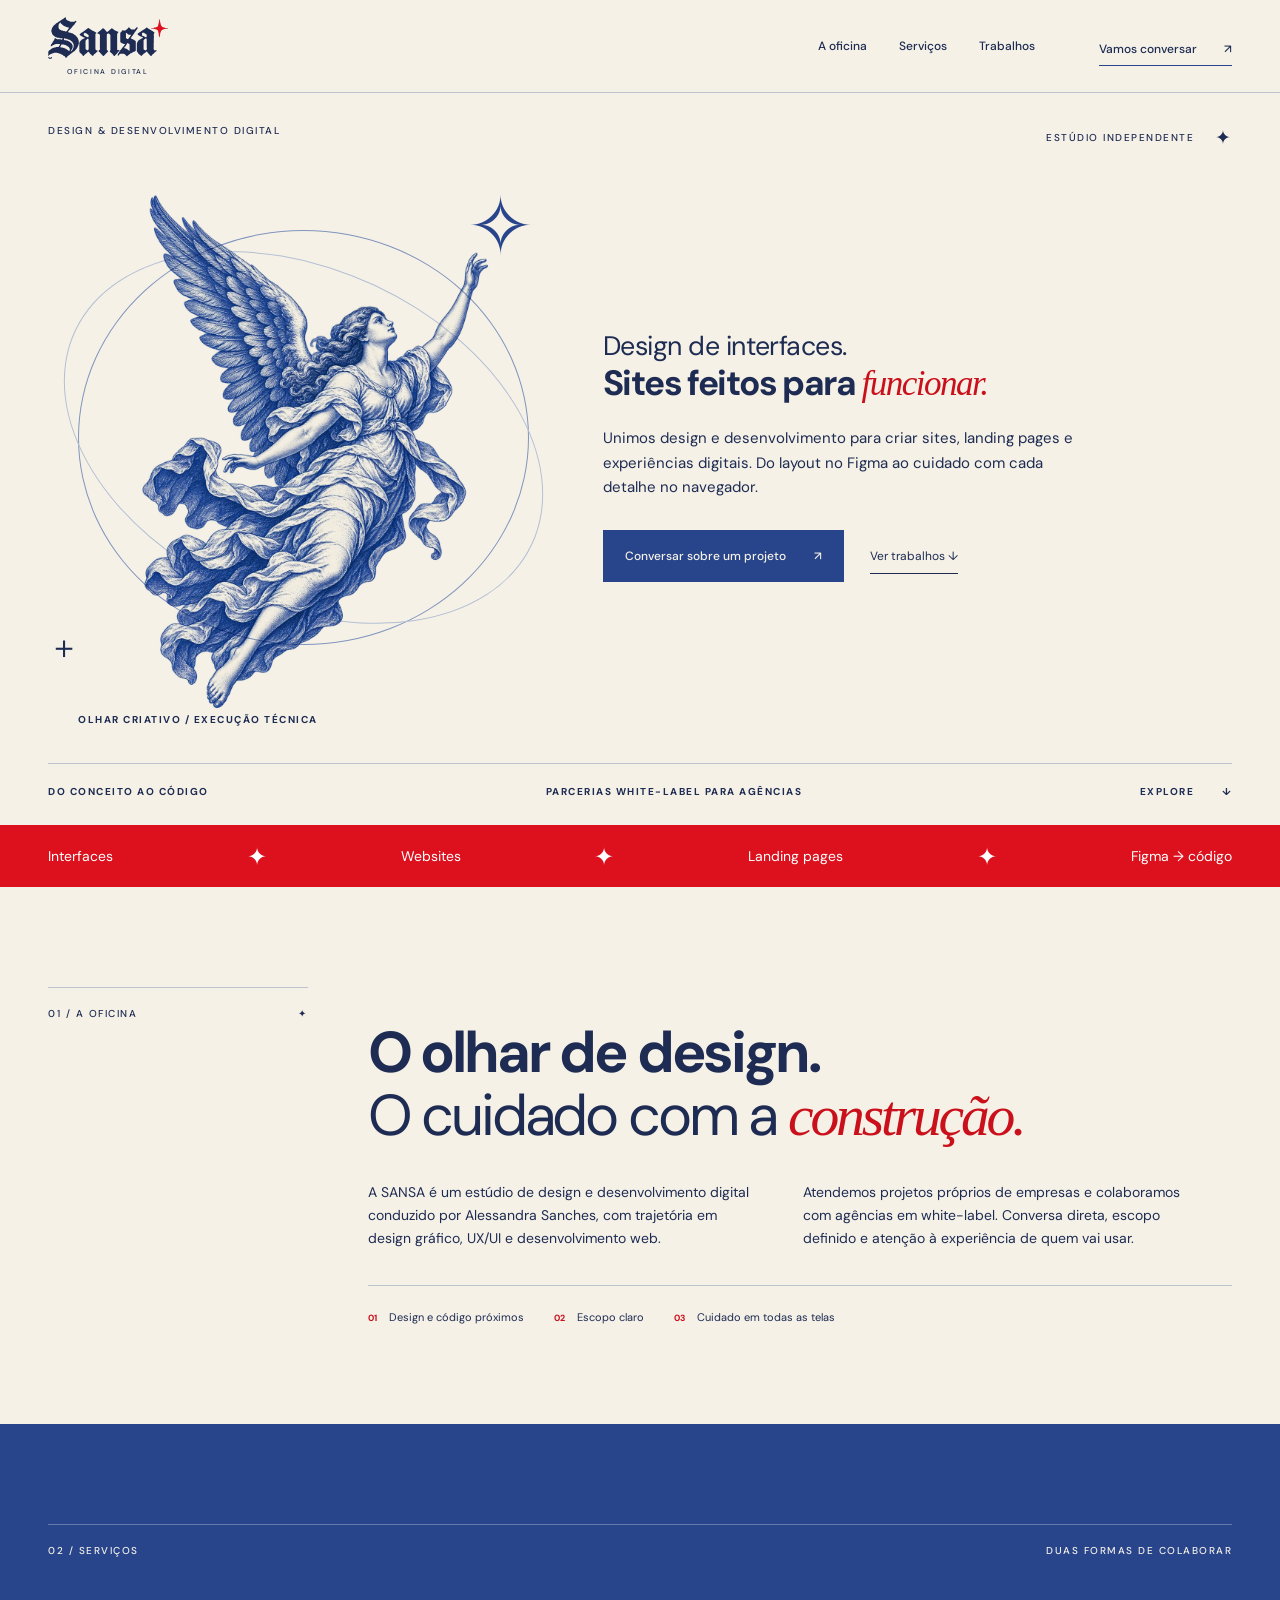
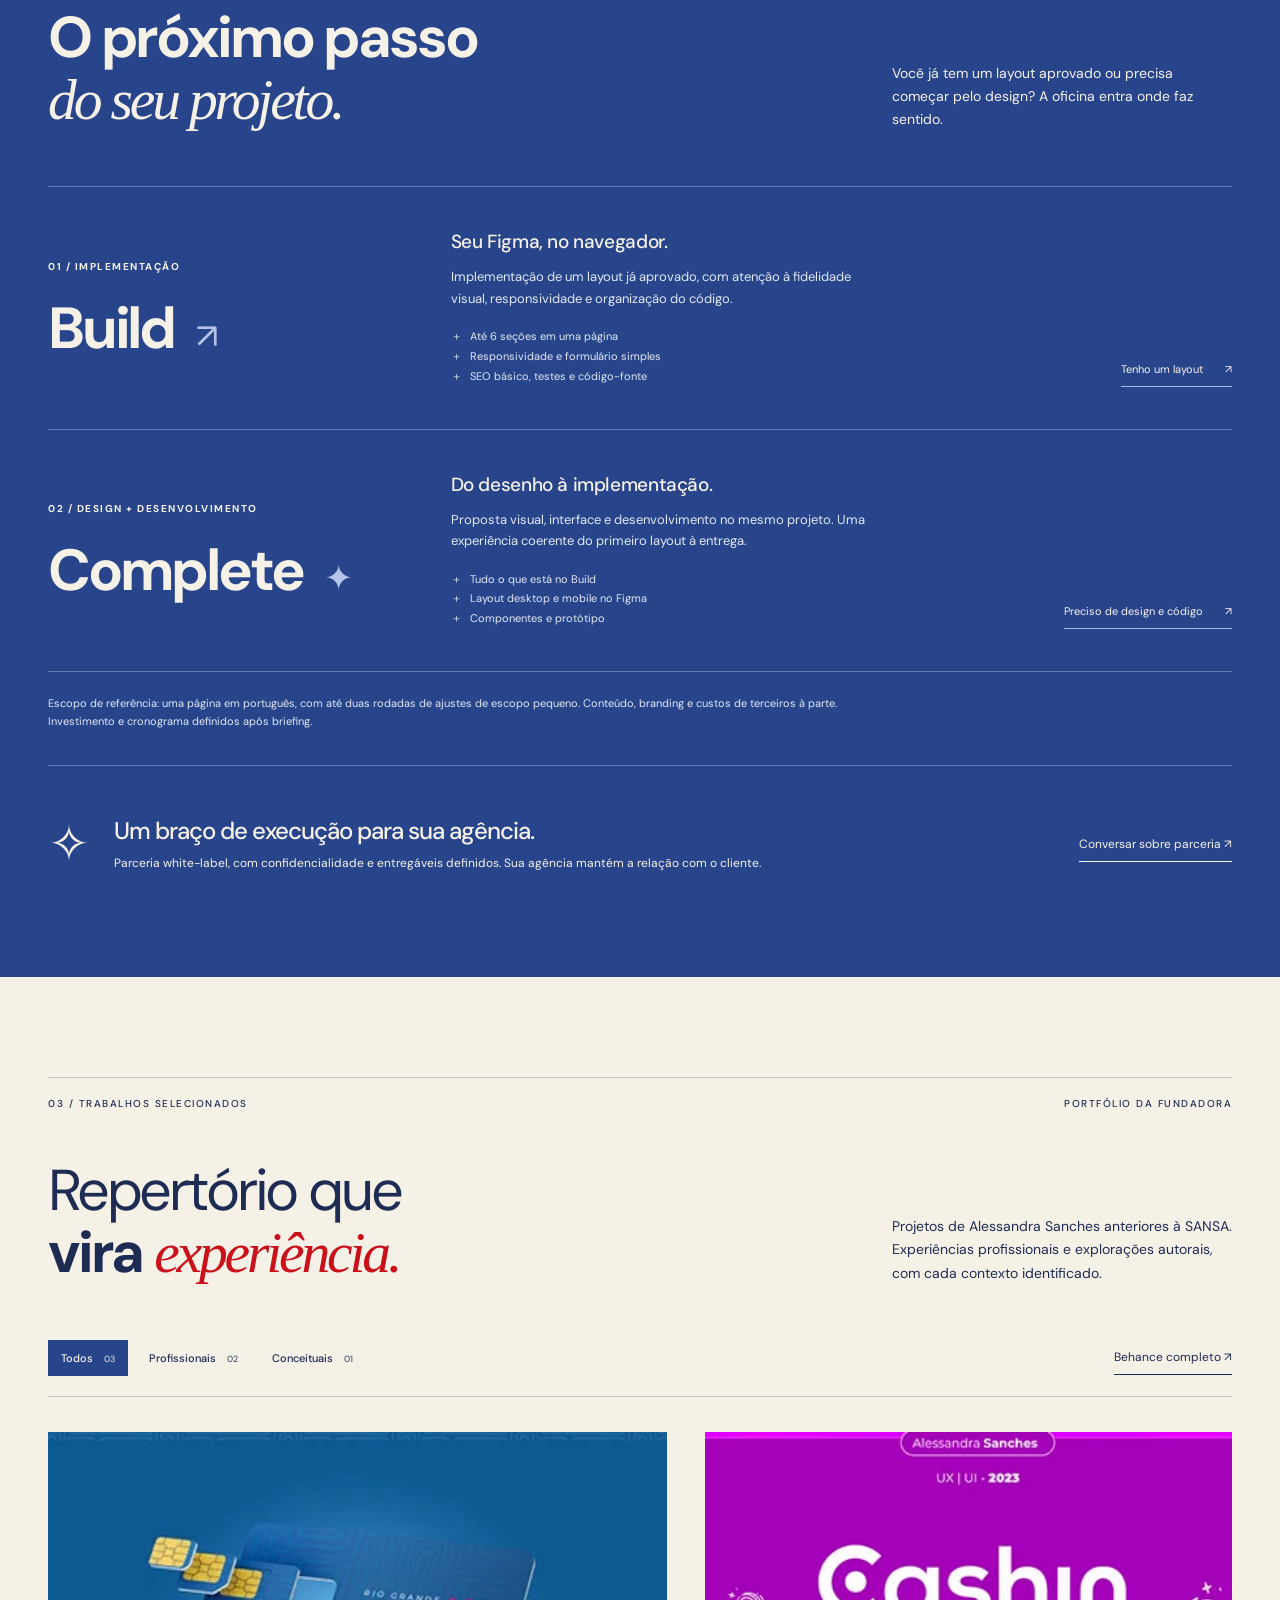
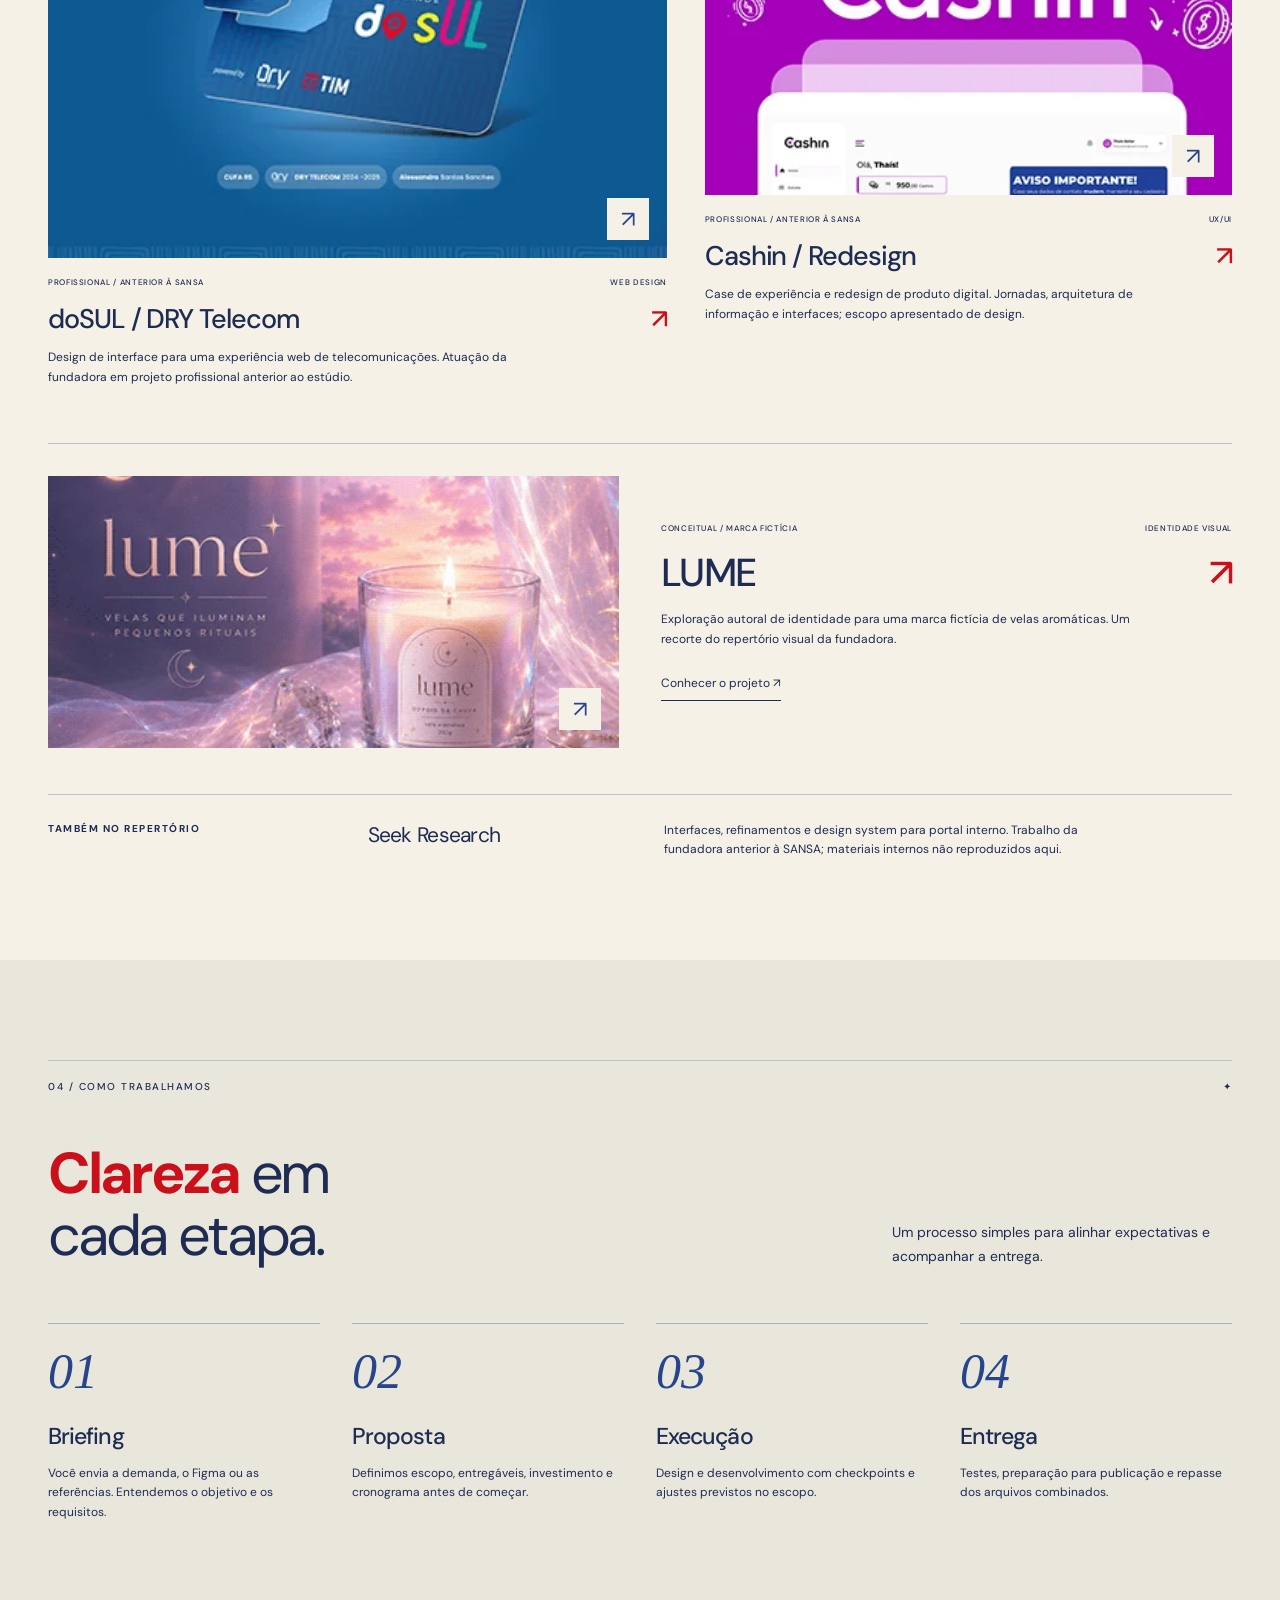
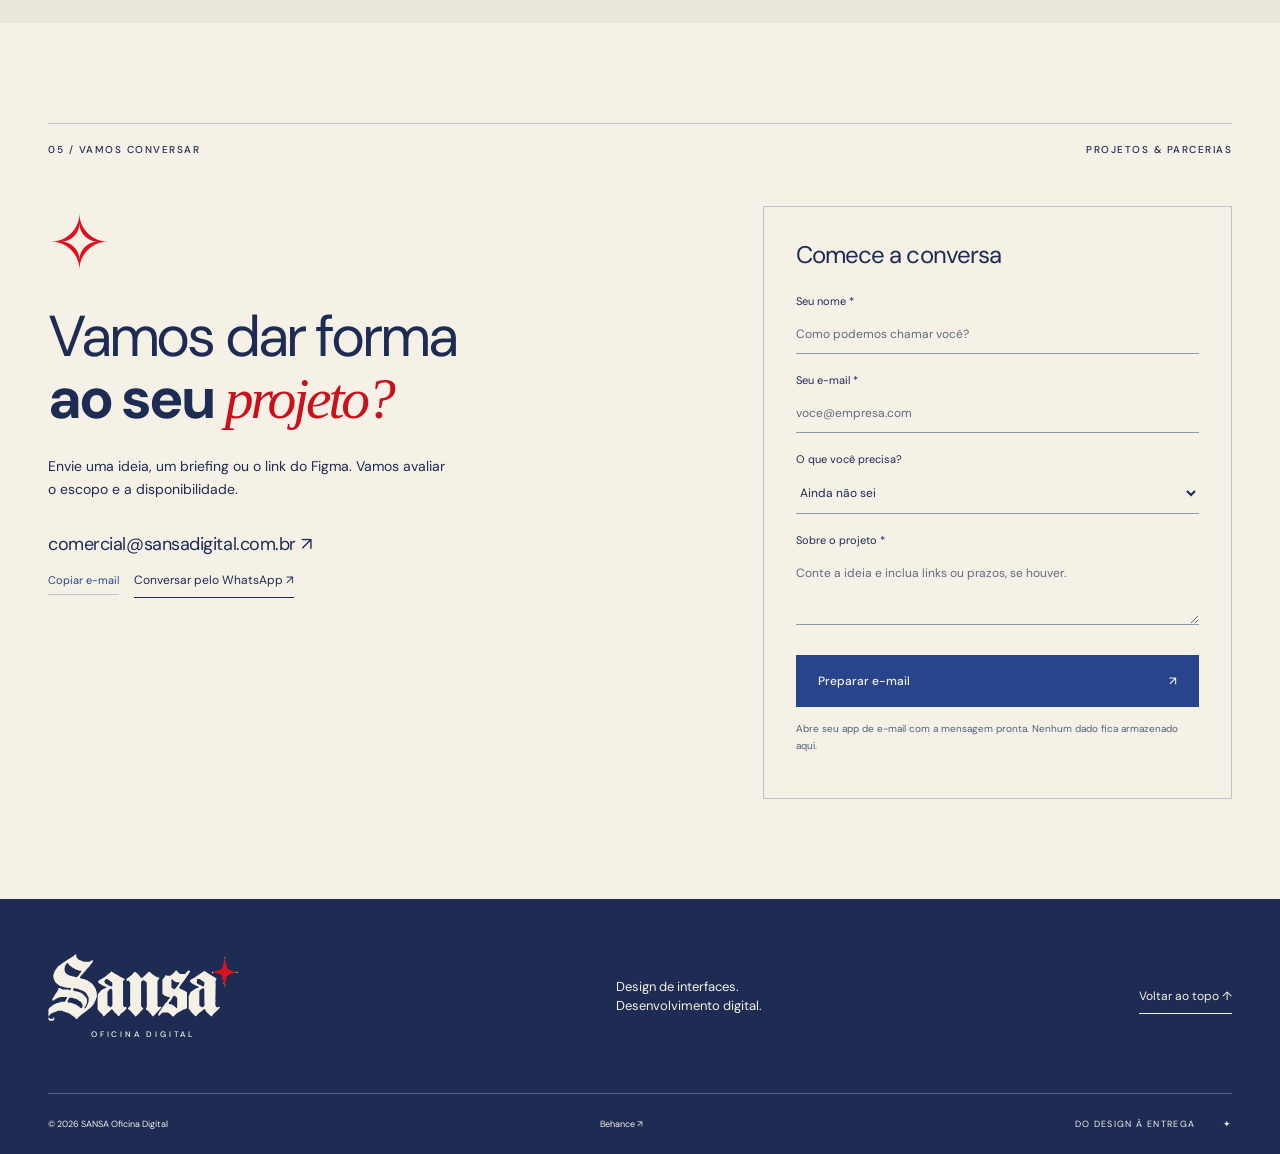
==== public/index.html @ 4a3ecdea "style: replace wordmark with vectorized new SANSA logo Traced from the provided PNG: navy letters wi" ====
<!doctype html>
<html lang="pt-BR">
<head>
<meta charset="utf-8"><meta name="viewport" content="width=device-width,initial-scale=1">
<title>SANSA Oficina Digital — Design de interfaces e desenvolvimento</title>
<meta name="description" content="Estúdio de design de interfaces, sites e landing pages. Do Figma à implementação, com SANSA Build e Complete. Parceria white-label para agências.">
<meta name="theme-color" content="#F5F1E7"><meta name="robots" content="index,follow"><link rel="canonical" href="https://sansadigital.com.br/"><meta property="og:url" content="https://sansadigital.com.br/">
<meta property="og:title" content="SANSA Oficina Digital"><meta property="og:description" content="Design de interfaces, sites e landing pages. Do design à implementação."><meta property="og:type" content="website"><meta property="og:locale" content="pt_BR">
<link rel="icon" href="assets/favicon.svg" type="image/svg+xml"><link rel="preload" href="assets/sans-bold.woff" as="font" type="font/woff" crossorigin><link rel="stylesheet" href="styles.css"><script defer src="app.js"></script>
</head>
<body id="topo">
<a class="skip" href="#conteudo">Pular para o conteúdo</a>
<header class="header"><div class="wrap header-inner">
<a class="brand" href="#topo" aria-label="SANSA Oficina Digital, início"><span class="brand-name"><img src="assets/sansa-wordmark.svg" alt="Sansa" width="300" height="106"></span><span class="brand-signature">OFICINA DIGITAL</span></a>
<button class="menu-toggle" type="button" aria-controls="navigation" aria-expanded="false">Menu <span aria-hidden="true">＋</span></button>
<nav id="navigation" aria-label="Principal"><a href="#oficina">A oficina</a><a href="#servicos">Serviços</a><a href="#trabalhos">Trabalhos</a><a class="nav-contact" href="#contato">Vamos conversar <span aria-hidden="true">↗</span></a></nav>
</div></header>
<main id="conteudo">
<section class="hero wrap" aria-labelledby="hero-title">
<div class="hero-top micro"><span>DESIGN & DESENVOLVIMENTO DIGITAL</span><span>ESTÚDIO INDEPENDENTE <span class="spark" aria-hidden="true">✦</span></span></div>
<div class="hero-grid">
<div class="hero-art" aria-hidden="true"><div class="art-orbit"></div><span class="art-star">✧</span><img src="assets/angel.webp" width="1000" height="1500" alt="" fetchpriority="high"><span class="art-caption micro">OLHAR CRIATIVO / EXECUÇÃO TÉCNICA</span><span class="art-cross">＋</span></div>
<div class="hero-copy">
<h1 id="hero-title"><span class="headline-light">Design de interfaces.</span><br><strong>Sites feitos para <em>funcionar.</em></strong></h1><p>Unimos design e desenvolvimento para criar sites, landing pages e experiências digitais. Do layout no Figma ao cuidado com cada detalhe no navegador.</p>
<div class="hero-actions"><a class="button primary" href="#contato">Conversar sobre um projeto <span aria-hidden="true">↗</span></a><a class="text-link" href="#trabalhos">Ver trabalhos <span aria-hidden="true">↓</span></a></div>
</div></div>
<div class="hero-foot micro"><span>DO CONCEITO AO CÓDIGO</span><span>PARCERIAS WHITE-LABEL PARA AGÊNCIAS</span><a href="#oficina" aria-label="Conhecer a oficina">EXPLORE <span aria-hidden="true">↓</span></a></div>
</section>
<div class="discipline-band" aria-label="Especialidades"><div class="wrap"><span>Interfaces</span><b aria-hidden="true">✦</b><span>Websites</span><b aria-hidden="true">✦</b><span>Landing pages</span><b aria-hidden="true">✦</b><span>Figma → código</span></div></div>
<section class="section wrap about" id="oficina" aria-labelledby="about-title"><div class="section-label micro"><span>01 / A OFICINA</span><span aria-hidden="true">✦</span></div><div class="about-main"><h2 id="about-title"><strong>O olhar de design.</strong><br>O cuidado com a <em>construção.</em></h2><div class="about-columns"><p>A SANSA é um estúdio de design e desenvolvimento digital conduzido por Alessandra Sanches, com trajetória em design gráfico, UX/UI e desenvolvimento web.</p><p>Atendemos projetos próprios de empresas e colaboramos com agências em white-label. Conversa direta, escopo definido e atenção à experiência de quem vai usar.</p></div><div class="values"><span><b>01</b> Design e código próximos</span><span><b>02</b> Escopo claro</span><span><b>03</b> Cuidado em todas as telas</span></div></div></section>
<section class="services section" id="servicos" aria-labelledby="services-title"><div class="wrap"><div class="section-label micro"><span>02 / SERVIÇOS</span><span>DUAS FORMAS DE COLABORAR</span></div><div class="section-heading"><h2 id="services-title"><strong>O próximo passo</strong><br><em>do seu projeto.</em></h2><p>Você já tem um layout aprovado ou precisa começar pelo design? A oficina entra onde faz sentido.</p></div>
<div class="service-list">
<article class="service"><div class="service-name"><span class="micro">01 / IMPLEMENTAÇÃO</span><h3>Build<span aria-hidden="true">↗</span></h3></div><div class="service-detail"><h4>Seu Figma, no navegador.</h4><p>Implementação de um layout já aprovado, com atenção à fidelidade visual, responsividade e organização do código.</p><ul><li>Até 6 seções em uma página</li><li>Responsividade e formulário simples</li><li>SEO básico, testes e código-fonte</li></ul></div><a class="service-cta" href="#contato" data-service="Build">Tenho um layout <span aria-hidden="true">↗</span></a></article>
<article class="service"><div class="service-name"><span class="micro">02 / DESIGN + DESENVOLVIMENTO</span><h3>Complete<span aria-hidden="true">✦</span></h3></div><div class="service-detail"><h4>Do desenho à implementação.</h4><p>Proposta visual, interface e desenvolvimento no mesmo projeto. Uma experiência coerente do primeiro layout à entrega.</p><ul><li>Tudo o que está no Build</li><li>Layout desktop e mobile no Figma</li><li>Componentes e protótipo</li></ul></div><a class="service-cta" href="#contato" data-service="Complete">Preciso de design e código <span aria-hidden="true">↗</span></a></article>
</div><p class="service-note">Escopo de referência: uma página em português, com até duas rodadas de ajustes de escopo pequeno. Conteúdo, branding e custos de terceiros à parte. Investimento e cronograma definidos após briefing.</p><div class="white-label"><span class="spark" aria-hidden="true">✧</span><div><h3>Um braço de execução para sua agência.</h3><p>Parceria white-label, com confidencialidade e entregáveis definidos. Sua agência mantém a relação com o cliente.</p></div><a class="text-link" href="#contato" data-service="Parceria white-label">Conversar sobre parceria ↗</a></div></div></section>
<section class="section wrap work" id="trabalhos" aria-labelledby="work-title"><div class="section-label micro"><span>03 / TRABALHOS SELECIONADOS</span><span>PORTFÓLIO DA FUNDADORA</span></div><div class="section-heading"><h2 id="work-title">Repertório que<br><strong>vira</strong> <em>experiência.</em></h2><p>Projetos de Alessandra Sanches anteriores à SANSA. Experiências profissionais e explorações autorais, com cada contexto identificado.</p></div>
<div class="work-toolbar"><div class="filters" role="group" aria-label="Filtrar trabalhos"><button type="button" aria-pressed="true" data-filter="all">Todos <span>03</span></button><button type="button" aria-pressed="false" data-filter="professional">Profissionais <span>02</span></button><button type="button" aria-pressed="false" data-filter="concept">Conceituais <span>01</span></button></div><a class="text-link" href="https://www.behance.net/alssanches" target="_blank" rel="noopener noreferrer">Behance completo ↗</a></div><p class="sr-only" id="filter-status" aria-live="polite">3 projetos apresentados</p>
<div class="work-grid">
<article class="project" data-category="professional"><a class="project-image" href="https://www.behance.net/gallery/219305677/Operadora-doSUL-DRY-TELECOM" target="_blank" rel="noopener noreferrer" aria-label="Ver case doSUL / DRY Telecom no Behance, abre em nova aba"><img src="assets/dosul.webp" width="404" height="316" loading="lazy" decoding="async" alt="Capa do projeto de interface da operadora doSUL, com composição rosa e mockup de website"><span class="project-arrow" aria-hidden="true">↗</span></a><div class="project-meta micro"><span>PROFISSIONAL / ANTERIOR À SANSA</span><span>WEB DESIGN</span></div><h3><a href="https://www.behance.net/gallery/219305677/Operadora-doSUL-DRY-TELECOM" target="_blank" rel="noopener noreferrer">doSUL / DRY Telecom <span aria-hidden="true">↗</span></a></h3><p>Design de interface para uma experiência web de telecomunicações. Atuação da fundadora em projeto profissional anterior ao estúdio.</p></article>
<article class="project" data-category="professional"><a class="project-image" href="https://www.behance.net/gallery/182758311/CASHIN-REDESIGN-UX-UI-CASE" target="_blank" rel="noopener noreferrer" aria-label="Ver case Cashin Redesign no Behance, abre em nova aba"><img src="assets/cashin.webp" width="404" height="316" loading="lazy" decoding="async" alt="Capa Cashin Redesign com telas de aplicativo financeiro sobre fundo azul"><span class="project-arrow" aria-hidden="true">↗</span></a><div class="project-meta micro"><span>PROFISSIONAL / ANTERIOR À SANSA</span><span>UX/UI</span></div><h3><a href="https://www.behance.net/gallery/182758311/CASHIN-REDESIGN-UX-UI-CASE" target="_blank" rel="noopener noreferrer">Cashin / Redesign <span aria-hidden="true">↗</span></a></h3><p>Case de experiência e redesign de produto digital. Jornadas, arquitetura de informação e interfaces; escopo apresentado de design.</p></article>
<article class="project concept" data-category="concept"><a class="project-image" href="https://www.behance.net/gallery/254469539/LUME-Velas-aromaticas" target="_blank" rel="noopener noreferrer" aria-label="Ver projeto conceitual LUME no Behance, abre em nova aba"><img src="assets/lume.webp" width="404" height="316" loading="lazy" decoding="async" alt="Identidade visual LUME em rosa, com lettering ornamental e estrelas"><span class="project-arrow" aria-hidden="true">↗</span></a><div class="concept-copy"><div class="project-meta micro"><span>CONCEITUAL / MARCA FICTÍCIA</span><span>IDENTIDADE VISUAL</span></div><h3><a href="https://www.behance.net/gallery/254469539/LUME-Velas-aromaticas" target="_blank" rel="noopener noreferrer">LUME <span aria-hidden="true">↗</span></a></h3><p>Exploração autoral de identidade para uma marca fictícia de velas aromáticas. Um recorte do repertório visual da fundadora.</p><a class="text-link" href="https://www.behance.net/gallery/254469539/LUME-Velas-aromaticas" target="_blank" rel="noopener noreferrer">Conhecer o projeto ↗</a></div></article>
</div><div class="experience-note"><span class="micro">TAMBÉM NO REPERTÓRIO</span><h3>Seek Research</h3><p>Interfaces, refinamentos e design system para portal interno. Trabalho da fundadora anterior à SANSA; materiais internos não reproduzidos aqui.</p></div></section>
<section class="section process" id="processo" aria-labelledby="process-title"><div class="wrap"><div class="section-label micro"><span>04 / COMO TRABALHAMOS</span><span aria-hidden="true">✦</span></div><div class="section-heading"><h2 id="process-title"><strong class="red-accent">Clareza</strong> em<br>cada etapa.</h2><p>Um processo simples para alinhar expectativas e acompanhar a entrega.</p></div><ol class="process-grid"><li><span class="step">01</span><h3>Briefing</h3><p>Você envia a demanda, o Figma ou as referências. Entendemos o objetivo e os requisitos.</p></li><li><span class="step">02</span><h3>Proposta</h3><p>Definimos escopo, entregáveis, investimento e cronograma antes de começar.</p></li><li><span class="step">03</span><h3>Execução</h3><p>Design e desenvolvimento com checkpoints e ajustes previstos no escopo.</p></li><li><span class="step">04</span><h3>Entrega</h3><p>Testes, preparação para publicação e repasse dos arquivos combinados.</p></li></ol></div></section>
<section class="section contact wrap" id="contato" aria-labelledby="contact-title"><div class="section-label micro"><span>05 / VAMOS CONVERSAR</span><span>PROJETOS & PARCERIAS</span></div><div class="contact-grid"><div><span class="contact-star" aria-hidden="true">✧</span><h2 id="contact-title">Vamos dar forma<br><strong>ao seu</strong> <em>projeto?</em></h2><p>Envie uma ideia, um briefing ou o link do Figma. Vamos avaliar o escopo e a disponibilidade.</p><a class="contact-email" href="mailto:comercial@sansadigital.com.br">comercial@sansadigital.com.br ↗</a><button class="copy-email" type="button">Copiar e-mail</button><span class="copy-status" role="status"></span><a class="contact-whatsapp text-link" href="https://wa.me/5511950292652?text=Ol%C3%A1!%20Conheci%20a%20SANSA%20pelo%20site%20e%20gostaria%20de%20conversar%20sobre%20um%20projeto." target="_blank" rel="noopener noreferrer">Conversar pelo WhatsApp ↗</a></div>
<form id="contact-form"><h3>Comece a conversa</h3><label for="name">Seu nome <span aria-hidden="true">*</span></label><input id="name" name="name" autocomplete="name" required maxlength="100" placeholder="Como podemos chamar você?">
<label for="email">Seu e-mail <span aria-hidden="true">*</span></label><input id="email" name="email" type="email" autocomplete="email" required maxlength="200" placeholder="voce@empresa.com">
<label for="service">O que você precisa?</label><select id="service" name="service"><option value="Ainda não sei">Ainda não sei</option><option>Build</option><option>Complete</option><option>Parceria white-label</option></select><label for="message">Sobre o projeto <span aria-hidden="true">*</span></label><textarea id="message" name="message" rows="3" required maxlength="3000" placeholder="Conte a ideia e inclua links ou prazos, se houver."></textarea><button class="button primary" type="submit">Preparar e-mail <span aria-hidden="true">↗</span></button><p class="form-note">Abre seu app de e-mail com a mensagem pronta. Nenhum dado fica armazenado aqui.</p><p id="form-status" role="status"></p></form></div></section>
</main><footer class="footer"><div class="wrap footer-top"><a class="brand" href="#topo" aria-label="SANSA, voltar ao topo"><span class="brand-name"><img src="assets/sansa-wordmark-light.svg" alt="Sansa" width="300" height="106"></span><span class="brand-signature">OFICINA DIGITAL</span></a><p>Design de interfaces.<br>Desenvolvimento digital.</p><a href="#topo" class="text-link">Voltar ao topo ↑</a></div><div class="wrap footer-bottom"><span>© <span id="year">2026</span> SANSA Oficina Digital</span><a href="https://www.behance.net/alssanches" target="_blank" rel="noopener noreferrer">Behance ↗</a><span>DO DESIGN À ENTREGA <span aria-hidden="true">✦</span></span></div></footer>

</body></html>
---- public/styles.css ----
@font-face{font-family:DM;src:url('assets/sans-medium.woff') format('woff');font-weight:500;font-display:swap}
@font-face{font-family:DM;src:url('assets/sans-bold.woff') format('woff');font-weight:700;font-display:swap}
@font-face{font-family:DM;src:url('assets/sans.woff') format('woff');font-weight:400;font-display:swap}
:root{--paper:#F5F1E7;--blue:#28458C;--red:#DC111D;--red-text:#CA101A;--night:#1E2C53;--line:#bdc3cd;--wrap:1280px}
*{box-sizing:border-box}html{scroll-behavior:smooth;scroll-padding-top:110px}body{margin:0;background:var(--paper);color:var(--night);font-family:DM,Arial,sans-serif;-webkit-font-smoothing:antialiased}a{color:inherit;text-decoration:none}button,input,textarea,select{font:inherit}button,a,input,textarea,select{-webkit-tap-highlight-color:transparent}button{cursor:pointer}img{display:block;width:100%;height:auto}h1,h2,h3,h4,p{margin:0}p{line-height:1.65}h2{font-size:clamp(38px,4.5vw,65px);font-weight:400;line-height:1.08;letter-spacing:-.055em}h2 em{font-family:Georgia,serif;font-weight:400}a:focus-visible,button:focus-visible,input:focus-visible,select:focus-visible,textarea:focus-visible{outline:3px solid var(--red);outline-offset:5px}.wrap{width:calc(100% - 96px);max-width:var(--wrap);margin:auto}.micro{font-size:10px;letter-spacing:.15em;font-weight:600;line-height:1.6}.skip{position:fixed;left:16px;top:-100px;z-index:200;background:var(--paper);padding:16px;border:2px solid var(--blue)}.skip:focus{top:10px}.sr-only{position:absolute;width:1px;height:1px;padding:0;overflow:hidden;clip:rect(0,0,0,0);white-space:nowrap;border:0}[hidden]{display:none!important}
.header{position:sticky;top:0;z-index:100;background:var(--paper);border-bottom:1px solid var(--line)}.header-inner{height:92px;display:flex;align-items:center;justify-content:space-between;gap:32px}.brand{display:inline-flex;flex-direction:column;align-items:center;line-height:1}.brand-name{font-family:Blackletter,Georgia,serif;color:var(--red);font-size:46px;line-height:.9}.brand-signature{font-size:7px;letter-spacing:.25em;margin-top:9px}.header nav{display:flex;gap:32px;align-items:center;font-size:12px}.header nav>a{padding:14px 0}.header nav>a:hover{color:var(--red-text)}.header nav .nav-contact{border-bottom:1px solid var(--blue);padding-bottom:8px;margin-left:32px}.nav-contact span{margin-left:24px}.menu-toggle{display:none}
.hero-top{padding-top:30px;display:flex;justify-content:space-between}.spark{font-size:19px;vertical-align:middle;margin-left:16px}.hero-grid{display:grid;grid-template-columns:44% 56%;align-items:center;min-height:610px;gap:0;padding:20px 0 32px}.hero-art{height:555px;position:relative}.hero-art img{position:absolute;inset:0;object-fit:contain;object-position:center;height:100%;mix-blend-mode:multiply;z-index:1}.art-orbit{position:absolute;inset:55px 40px 85px 30px;border:1px solid #8295bd;border-radius:50%}.art-orbit:before{content:'';position:absolute;inset:38px -28px;border:1px solid #b4bfd3;border-radius:50%;transform:rotate(25deg)}.art-star{font-size:80px;position:absolute;top:0;right:35px;z-index:2;color:var(--blue)}.art-cross{position:absolute;left:0;bottom:60px;font-size:32px}.art-caption{position:absolute;bottom:2px;left:30px}.hero-copy{padding:0 0 0 34px;position:relative;z-index:3}.hero-wordmark{font-family:Blackletter,Georgia,serif;color:var(--red);font-size:clamp(140px,15.8vw,230px);line-height:.9;letter-spacing:-.02em;margin-left:-8px}.hero-signature{display:flex;align-items:center;gap:18px;justify-content:center;max-width:565px;font-size:13px;letter-spacing:.37em;margin-top:28px;margin-bottom:52px}.hero-signature span{height:1px;background:var(--blue);flex:1}.hero h1{font-size:clamp(28px,2.7vw,39px);font-weight:400;letter-spacing:-.045em;line-height:1.15}.hero-copy>p{font-size:15px;max-width:490px;margin-top:22px}.hero-actions{display:flex;flex-wrap:wrap;align-items:center;gap:26px;margin-top:30px}.button{border:0;display:inline-flex;align-items:center;justify-content:space-between;gap:28px;padding:17px 22px;font-size:12px;min-height:52px;transition:background .2s,transform .2s}.primary{background:var(--blue);color:var(--paper)}.primary:hover{background:var(--night);transform:translateY(-2px)}.text-link{font-size:12px;border-bottom:1px solid currentColor;padding:9px 0;display:inline-block}.text-link:hover{color:var(--red-text)}.hero-foot{display:flex;justify-content:space-between;border-top:1px solid var(--line);padding:20px 0 25px}.hero-foot a span{margin-left:24px}.discipline-band{background:var(--red);color:#fff}.discipline-band>.wrap{display:flex;align-items:center;justify-content:space-between;gap:24px;min-height:62px}.discipline-band span{font-size:14px}.discipline-band b{font-size:24px;font-weight:400}
.section{padding-top:100px;padding-bottom:100px}.section-label{border-top:1px solid var(--line);padding-top:18px;display:flex;justify-content:space-between;gap:20px;margin-bottom:48px}.about{display:grid;grid-template-columns:27% 73%;gap:0}.about .section-label{margin-right:60px}.about-main{padding-top:35px}.about-columns{display:grid;grid-template-columns:1fr 1fr;gap:50px;margin-top:34px;max-width:820px;font-size:14px}.values{display:flex;gap:30px;margin-top:35px;font-size:11px;border-top:1px solid var(--line);padding-top:24px}.values b{font-size:9px;display:inline-block;color:var(--red-text);margin-right:9px}
.services{background:var(--blue);color:var(--paper)}.services .section-label{border-color:#647aad}.section-heading{display:flex;justify-content:space-between;gap:60px;align-items:end;margin-bottom:55px}.section-heading>p{max-width:340px;font-size:14px}.service-list{border-top:1px solid #647aad}.service{display:grid;grid-template-columns:34% 41% 25%;padding:42px 0;border-bottom:1px solid #647aad;gap:0;align-items:center}.service-name h3{font-size:58px;line-height:1.15;letter-spacing:-.06em;font-weight:400;margin-top:20px}.service-name h3 span{display:inline-block;margin-left:22px;font-size:35px;color:#b4c4e8}.service-detail{padding-right:50px}.service-detail h4{font-weight:400;font-size:19px;margin-bottom:12px;letter-spacing:-.02em}.service-detail p{font-size:13px;color:#e2e7f1}.service-detail ul{padding:0;list-style:none;margin:18px 0 0;font-size:11px;color:#e2e7f1;line-height:1.8}.service-detail li:before{content:'＋';margin-right:8px}.service-cta{justify-self:end;align-self:end;border-bottom:1px solid #a5b7da;padding:10px 0;font-size:11px;display:flex;gap:22px;align-items:center}.service-cta:hover{color:white;border-color:white}.service-note{font-size:11px;color:#e2e7f1;max-width:790px;margin-top:22px}.white-label{display:flex;gap:24px;align-items:center;padding-top:45px;margin-top:35px;border-top:1px solid #647aad}.white-label>.spark{font-size:50px;margin:0}.white-label h3{font-size:24px;font-weight:400;letter-spacing:-.04em}.white-label p{font-size:12px;max-width:660px;margin-top:8px}.white-label>a{margin-left:auto;white-space:nowrap}.white-label .text-link:hover{color:white}
.work-toolbar{display:flex;justify-content:space-between;align-items:center;border-bottom:1px solid var(--line);padding-bottom:20px;margin-bottom:35px;gap:20px}.filters{display:flex;gap:8px}.filters button{border:1px solid transparent;background:transparent;padding:10px 12px;font-size:11px;color:var(--night)}.filters button[aria-pressed=true]{background:var(--blue);color:var(--paper)}.filters button:hover{border-color:var(--blue)}.filters span{font-size:9px;opacity:.8;margin-left:8px}.work-grid{display:grid;grid-template-columns:1.08fr .92fr;gap:55px 38px}.project-image{position:relative;display:block;overflow:hidden;background:#e7e7e4;aspect-ratio:1.45}.project-image img{height:100%;object-fit:cover;transition:transform .4s}.project-image:hover img{transform:scale(1.035)}.project-arrow{position:absolute;right:18px;bottom:18px;background:var(--paper);color:var(--blue);width:42px;height:42px;display:grid;place-items:center;font-size:23px}.project-meta{display:flex;justify-content:space-between;gap:15px;font-size:8px;letter-spacing:.08em;margin-top:18px}.project h3{font-size:27px;letter-spacing:-.04em;font-weight:400;margin-top:12px}.project h3 a{display:flex;justify-content:space-between;gap:20px}.project h3 a:hover{color:var(--red-text)}.project>p,.concept-copy>p{font-size:12px;max-width:490px;margin-top:12px}.concept{grid-column:1/-1;display:grid;grid-template-columns:1fr 1fr;gap:42px;border-top:1px solid var(--line);padding-top:32px;align-items:center}.concept .project-image{aspect-ratio:2.1}.concept-copy>.project-meta{margin-top:0}.concept-copy h3{font-size:39px}.concept-copy>.text-link{margin-top:17px}.experience-note{border-top:1px solid var(--line);margin-top:46px;padding-top:26px;display:grid;grid-template-columns:27% 25% 48%;align-items:start;gap:0}.experience-note h3{font-weight:400;font-size:21px;letter-spacing:-.035em}.experience-note p{font-size:12px;max-width:475px}
.process{background:#e9e6dc}.process-grid{display:grid;grid-template-columns:repeat(4,1fr);list-style:none;gap:32px;padding:0;margin:0}.process-grid li{border-top:1px solid #a7afc0;padding-top:22px}.step{font-family:Georgia,serif;font-style:italic;font-size:50px;color:var(--blue);line-height:1}.process-grid h3{font-size:23px;font-weight:400;margin-top:25px;letter-spacing:-.04em}.process-grid p{font-size:12px;margin-top:13px}
.contact-grid{display:grid;grid-template-columns:1.1fr .9fr;gap:12%;align-items:start}.contact-star{display:block;font-size:75px;color:var(--red);line-height:1;margin-bottom:25px}.contact h2{font-size:clamp(42px,4.5vw,64px)}.contact-grid>div>p{font-size:14px;margin-top:25px;max-width:400px}.contact-email{display:block;font-size:18px;letter-spacing:-.025em;margin-top:30px;overflow-wrap:anywhere}.contact-email:hover{color:var(--red-text)}.copy-email{background:transparent;color:var(--blue);border:0;border-bottom:1px solid var(--line);padding:7px 0;font-size:11px;margin-top:10px}.copy-status{font-size:11px;margin-left:15px}form{padding:32px;border:1px solid var(--line)}form h3{font-weight:400;font-size:24px;letter-spacing:-.04em;margin-bottom:24px}label{display:block;font-size:11px;margin:19px 0 7px}input,select,textarea{width:100%;background:transparent;color:var(--night);border:0;border-bottom:1px solid #8d99b0;padding:11px 0;border-radius:0;font-size:12px;resize:vertical}input::placeholder,textarea::placeholder{color:#606b80;opacity:1}select{padding-right:25px}form .button{width:100%;margin-top:25px}.form-note{font-size:10px;margin-top:14px;color:#53627b}#form-status{font-size:11px;margin-top:12px}.footer{background:var(--night);color:var(--paper)}.footer-top{display:flex;align-items:center;justify-content:space-between;gap:40px;padding:55px 0}.footer .brand-name{font-size:78px;color:var(--paper)}.footer .brand-signature{font-size:8px;letter-spacing:.35em}.footer-top p{font-size:13px;line-height:1.5}.footer-top .text-link:hover{color:#fff}.footer-bottom{border-top:1px solid #586483;display:flex;justify-content:space-between;gap:25px;padding:24px 0;font-size:9px}.footer-bottom>span:last-child{letter-spacing:.15em}.footer-bottom>span:last-child>span{margin-left:24px}
@media(min-width:1500px){.hero-grid{min-height:690px}.hero-art{height:610px}}
@media(max-width:1100px){.wrap{width:calc(100% - 64px)}.header nav{gap:22px}.header nav .nav-contact{margin-left:10px}.hero-grid{grid-template-columns:42% 58%;min-height:570px}.hero-art{height:500px}.hero-wordmark{font-size:17vw}.hero-copy{padding-left:22px}.hero-signature{font-size:10px;margin-bottom:38px}.hero h1{font-size:30px}.hero-copy>p{font-size:13px}.hero-actions{gap:20px}.hero-actions .button{padding:16px;gap:15px}.about{grid-template-columns:23% 77%}.about .section-label{margin-right:35px}.values{flex-wrap:wrap;gap:16px}.service{grid-template-columns:33% 44% 23%}.service-name h3{font-size:45px}.service-detail{padding-right:25px}.service-cta{max-width:150px;line-height:1.5}.contact-grid{gap:7%}.contact-email{font-size:16px}.project-meta{flex-wrap:wrap;gap:4px}.experience-note{grid-template-columns:25% 25% 50%}}
@media(max-width:800px){html{scroll-padding-top:90px}.wrap{width:calc(100% - 40px)}.header-inner{height:75px}.brand-name{font-size:39px}.brand-signature{font-size:6px}.menu-toggle{display:flex;gap:22px;align-items:center;border:1px solid var(--line);background:transparent;padding:11px 14px;color:var(--night);font-size:11px;min-height:44px}.menu-toggle span{font-size:18px;line-height:1}.menu-toggle[aria-expanded=true] span{transform:rotate(45deg)}.header nav{display:none;position:absolute;top:75px;left:0;right:0;flex-direction:column;background:var(--paper);padding:20px;border-bottom:1px solid var(--line);gap:0;align-items:stretch}.header nav.is-open{display:flex}.header nav>a{font-size:15px;min-height:48px;padding:16px}.header nav .nav-contact{margin:10px 0 0;border:1px solid var(--blue);padding:16px;display:flex;justify-content:space-between}.hero-top{font-size:8px;padding-top:20px}.hero-top>span:last-child{display:none}.hero-grid{grid-template-columns:38% 62%;min-height:520px;padding:30px 0}.hero-art{height:430px}.hero-wordmark{font-size:18vw}.hero-signature{font-size:8px;letter-spacing:.22em;gap:12px;margin-top:20px;margin-bottom:30px}.hero h1{font-size:26px}.hero-copy{padding-left:18px}.hero-copy>p{font-size:12px}.hero-actions{gap:10px;margin-top:22px}.hero-actions .button{font-size:11px}.art-caption{font-size:7px;left:0}.art-orbit{inset:50px 20px 50px 0}.art-star{font-size:55px;right:0}.hero-foot{font-size:8px;gap:20px}.hero-foot>span:nth-child(2){display:none}.discipline-band>.wrap{gap:12px}.discipline-band span{font-size:11px}.discipline-band b{font-size:15px}.section{padding:70px 0}.section-label{margin-bottom:32px}.about{grid-template-columns:1fr}.about .section-label{margin-right:0}.about-main{padding-top:0}.about-columns{gap:25px;font-size:13px}.section-heading{gap:35px;margin-bottom:38px}.section-heading>p{font-size:12px;max-width:260px}.service{grid-template-columns:40% 60%;padding:30px 0}.service-name{align-self:start}.service-name h3{font-size:42px}.service-name h3 span{font-size:25px;display:block;margin:15px 0}.service-detail{padding:0}.service-cta{grid-column:2;justify-self:start;max-width:none;margin-top:20px;align-self:start}.service-name .micro{font-size:8px}.white-label{gap:18px;flex-wrap:wrap}.white-label>div{max-width:calc(100% - 80px)}.white-label>a{margin-left:64px}.work-grid{gap:35px 25px}.project h3{font-size:24px}.concept{gap:25px}.concept .project-image{aspect-ratio:1.5}.experience-note{grid-template-columns:1fr 2fr;gap:12px}.experience-note>.micro{grid-column:1/-1}.process-grid{grid-template-columns:1fr 1fr;gap:35px}.contact-grid{gap:35px;grid-template-columns:1fr 1fr}.contact h2{font-size:40px}.contact-grid>div>p{font-size:12px}.contact-email{font-size:14px}.contact-star{font-size:60px}form{padding:24px}.footer-bottom>span:last-child{display:none}}
@media(max-width:560px){.hero-grid{display:flex;flex-direction:column;padding:15px 0 30px;min-height:0;position:relative}.hero-art{height:310px;width:100%;margin-bottom:-55px;max-width:350px;align-self:flex-start}.hero-art img{object-position:left center}.art-orbit{inset:25px 30px 20px 10px}.art-star{font-size:53px;right:20px;top:15px}.art-caption,.art-cross{display:none}.hero-copy{padding:0;width:100%}.hero-wordmark{font-size:clamp(125px,35vw,190px);text-align:right;position:relative;line-height:1;letter-spacing:-.035em}.hero-signature{font-size:9px;letter-spacing:.29em;margin-top:7px;margin-bottom:30px;max-width:none}.hero h1{font-size:29px;line-height:1.12;letter-spacing:-.04em}.hero-copy>p{font-size:13px;max-width:440px;margin-top:18px}.hero-actions{gap:21px;margin-top:24px}.hero-actions .button{font-size:11px;padding:16px 18px;gap:22px;min-height:52px}.hero-foot{padding:18px 0}.discipline-band>.wrap{flex-wrap:wrap;justify-content:center;gap:8px 16px;min-height:70px;padding:13px 0}.discipline-band span{font-size:10px}.discipline-band b:nth-of-type(2){display:none}.discipline-band span:nth-of-type(3):before{content:'';display:block}.section{padding:60px 0}.section-label{font-size:8px;letter-spacing:.12em;margin-bottom:28px;gap:16px}.section-label>span:last-child{max-width:45%;text-align:right}.about-columns{grid-template-columns:1fr;gap:18px;margin-top:25px;font-size:13px}.values{display:flex;flex-direction:column;gap:14px;margin-top:25px;padding-top:20px}.section-heading{display:block;margin-bottom:30px}.section-heading>p{margin-top:23px;max-width:380px;font-size:13px}.service{display:block;padding:30px 0}.service-name h3{font-size:49px;display:flex;align-items:center;justify-content:space-between;margin-top:12px}.service-name h3 span{display:inline-block;margin:0;font-size:35px}.service-detail{margin-top:24px}.service-detail h4{font-size:18px}.service-detail p{font-size:12px}.service-cta{display:inline-flex;margin-top:20px;min-height:44px}.service-note{font-size:10px}.white-label{margin-top:25px;padding-top:30px;gap:16px}.white-label>.spark{font-size:42px}.white-label>div{max-width:calc(100% - 58px)}.white-label h3{font-size:21px}.white-label p{font-size:11px}.white-label>a{margin-left:58px;font-size:11px}.work-toolbar{align-items:start;flex-direction:column;gap:14px;padding-bottom:15px;margin-bottom:25px}.filters{width:100%;gap:5px}.filters button{padding:11px 9px;min-height:44px;font-size:10px}.filters span{margin-left:5px;font-size:8px}.work-toolbar>.text-link{font-size:11px}.work-grid{display:block}.project{margin-bottom:35px}.project:last-child{margin-bottom:0}.project-image{aspect-ratio:1.35}.project-meta{font-size:7px;flex-wrap:nowrap;gap:10px}.project-meta>span:last-child{text-align:right}.project h3{font-size:25px;margin-top:10px}.project>p,.concept-copy>p{font-size:12px}.concept{display:block;padding-top:28px}.concept .project-image{aspect-ratio:1.55}.concept-copy>.project-meta{margin-top:18px}.concept-copy h3{font-size:29px}.concept-copy>.text-link{margin-top:12px}.experience-note{display:block;margin-top:35px;padding-top:25px}.experience-note h3{margin-top:14px}.experience-note p{margin-top:12px}.process-grid{gap:28px 22px}.step{font-size:42px}.process-grid h3{font-size:21px;margin-top:20px}.process-grid p{font-size:11px;line-height:1.7}.contact-grid{display:block}.contact h2{font-size:42px}.contact-grid>div>p{font-size:13px}.contact-email{font-size:17px}.contact-star{font-size:52px;margin-bottom:20px}form{margin-top:35px;padding:25px 20px}input,textarea,select{font-size:16px}form h3{font-size:24px}.form-note{font-size:10px}.footer-top{flex-wrap:wrap;gap:28px 20px;padding:38px 0}.footer .brand-name{font-size:66px}.footer-top p{font-size:11px}.footer-top .text-link{font-size:11px}.footer-bottom{font-size:8px;padding:21px 0;gap:16px}.copy-status{display:block;margin:10px 0 0}}
@media(prefers-reduced-motion:reduce){html{scroll-behavior:auto}*,*:before,*:after{animation:none!important;transition:none!important}}

/* Editorial refinements: vector mark, real font weights and restrained accents. */
.brand-name{width:120px;height:auto;line-height:1;font-size:inherit}
.brand-name img{width:100%;height:auto}
.brand-signature{font-weight:500;letter-spacing:.24em}
.hero-wordmark{width:100%;max-width:590px;margin:0;line-height:1;font-size:inherit}
.hero-wordmark img{width:100%;height:auto}
.hero-signature{margin-top:20px;margin-bottom:38px;font-weight:500}
.hero h1{font-size:clamp(29px,2.75vw,40px);line-height:1.14}
.hero h1 .headline-light{font-size:.76em;font-weight:400;letter-spacing:-.02em}
.hero h1 strong{font-weight:700}
.hero h1 em{font-family:Georgia,serif;font-weight:400;color:var(--red-text)}
h2 strong{font-weight:700;letter-spacing:-.055em}
h2 em,.red-accent{color:var(--red-text)}
.services h2 em{color:var(--paper)}
.service-name h3{font-weight:700;letter-spacing:-.055em}
.service-name h3 span{font-weight:400}
.service-detail h4,.project h3,.process-grid h3,.white-label h3{font-weight:500}
.hero-top,.section-label,.project-meta{font-weight:500}
.header nav,.button,.filters button{font-weight:500}
.project h3 a span{color:var(--red-text)}
.footer .brand-name{width:190px;font-size:inherit}
@media(max-width:800px){.brand-name{width:104px}.hero-signature{margin-top:18px;margin-bottom:25px}.hero h1{font-size:29px}.hero h1 .headline-light{font-size:.8em}}
@media(max-width:560px){.hero-wordmark{font-size:inherit;max-width:none;position:relative}.hero-signature{margin-top:15px;margin-bottom:28px}.hero h1{font-size:31px}.hero h1 .headline-light{font-size:22px}.footer .brand-name{width:165px}}
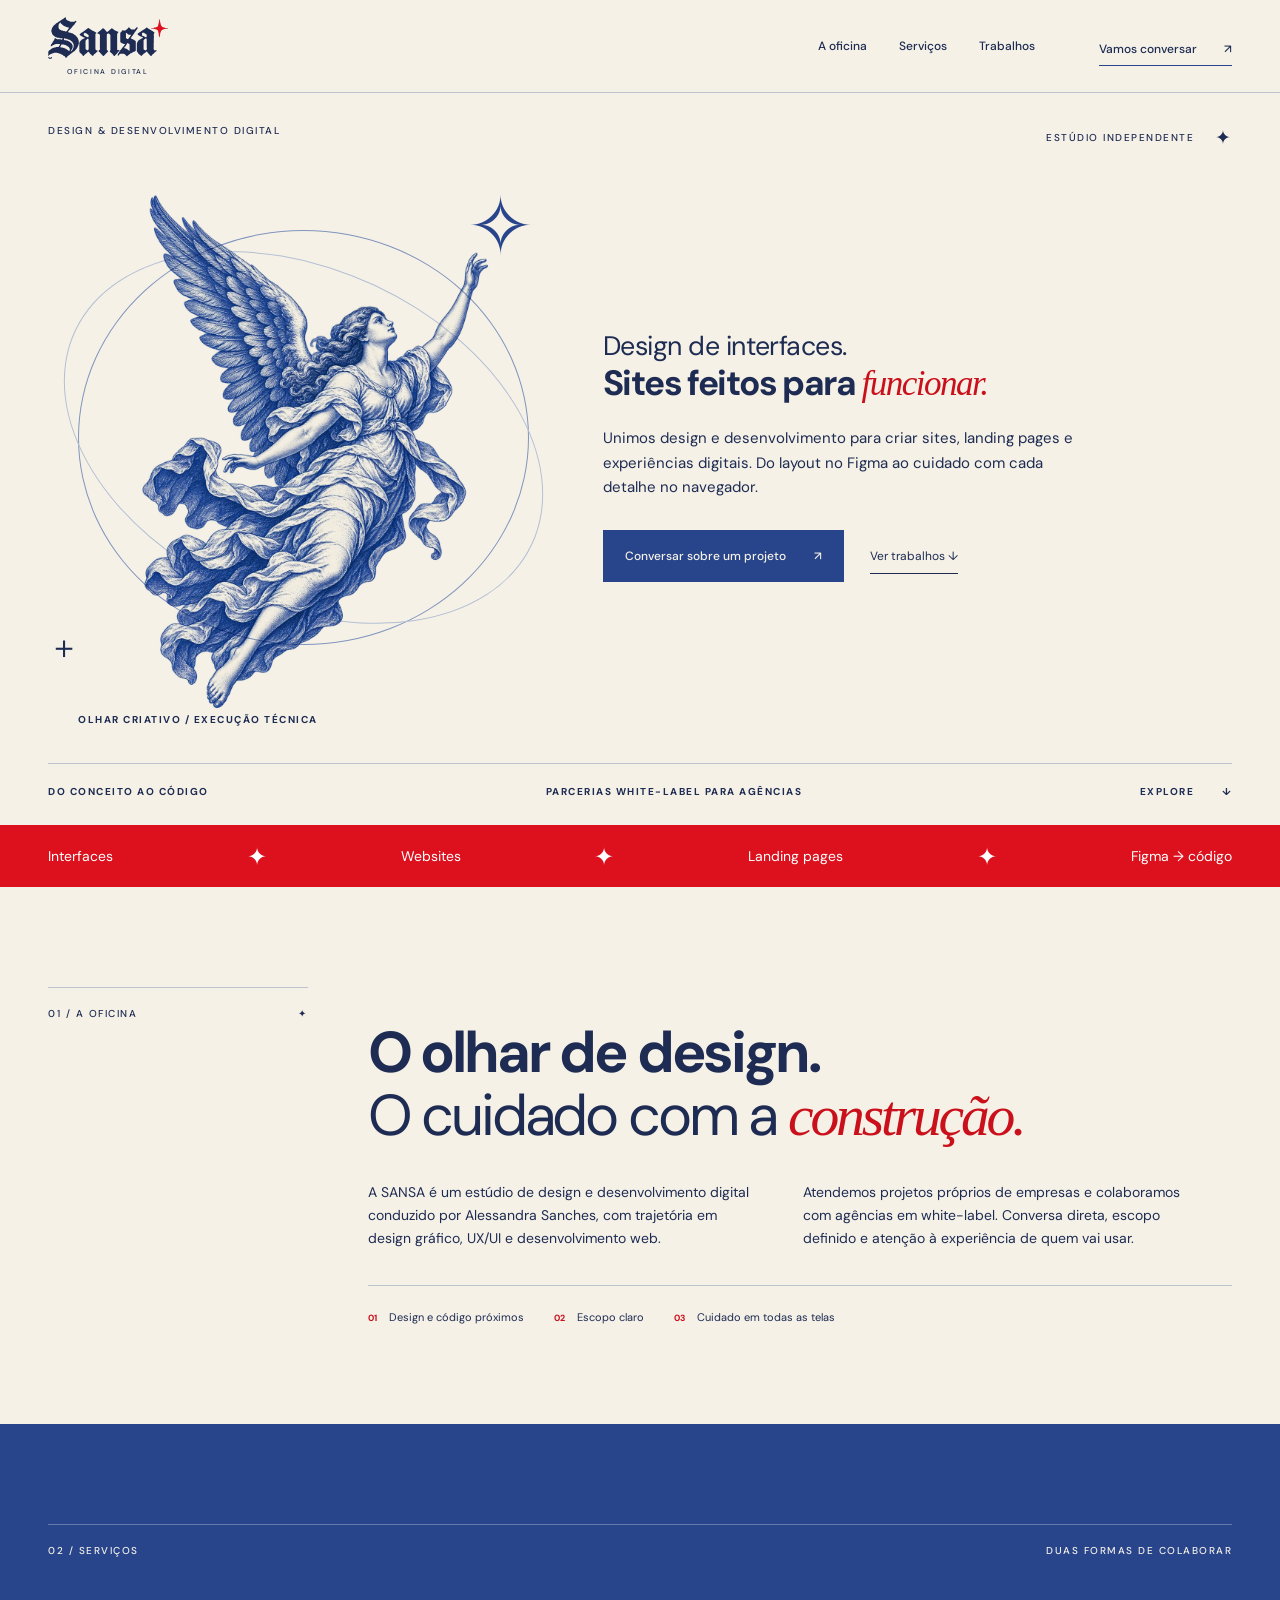
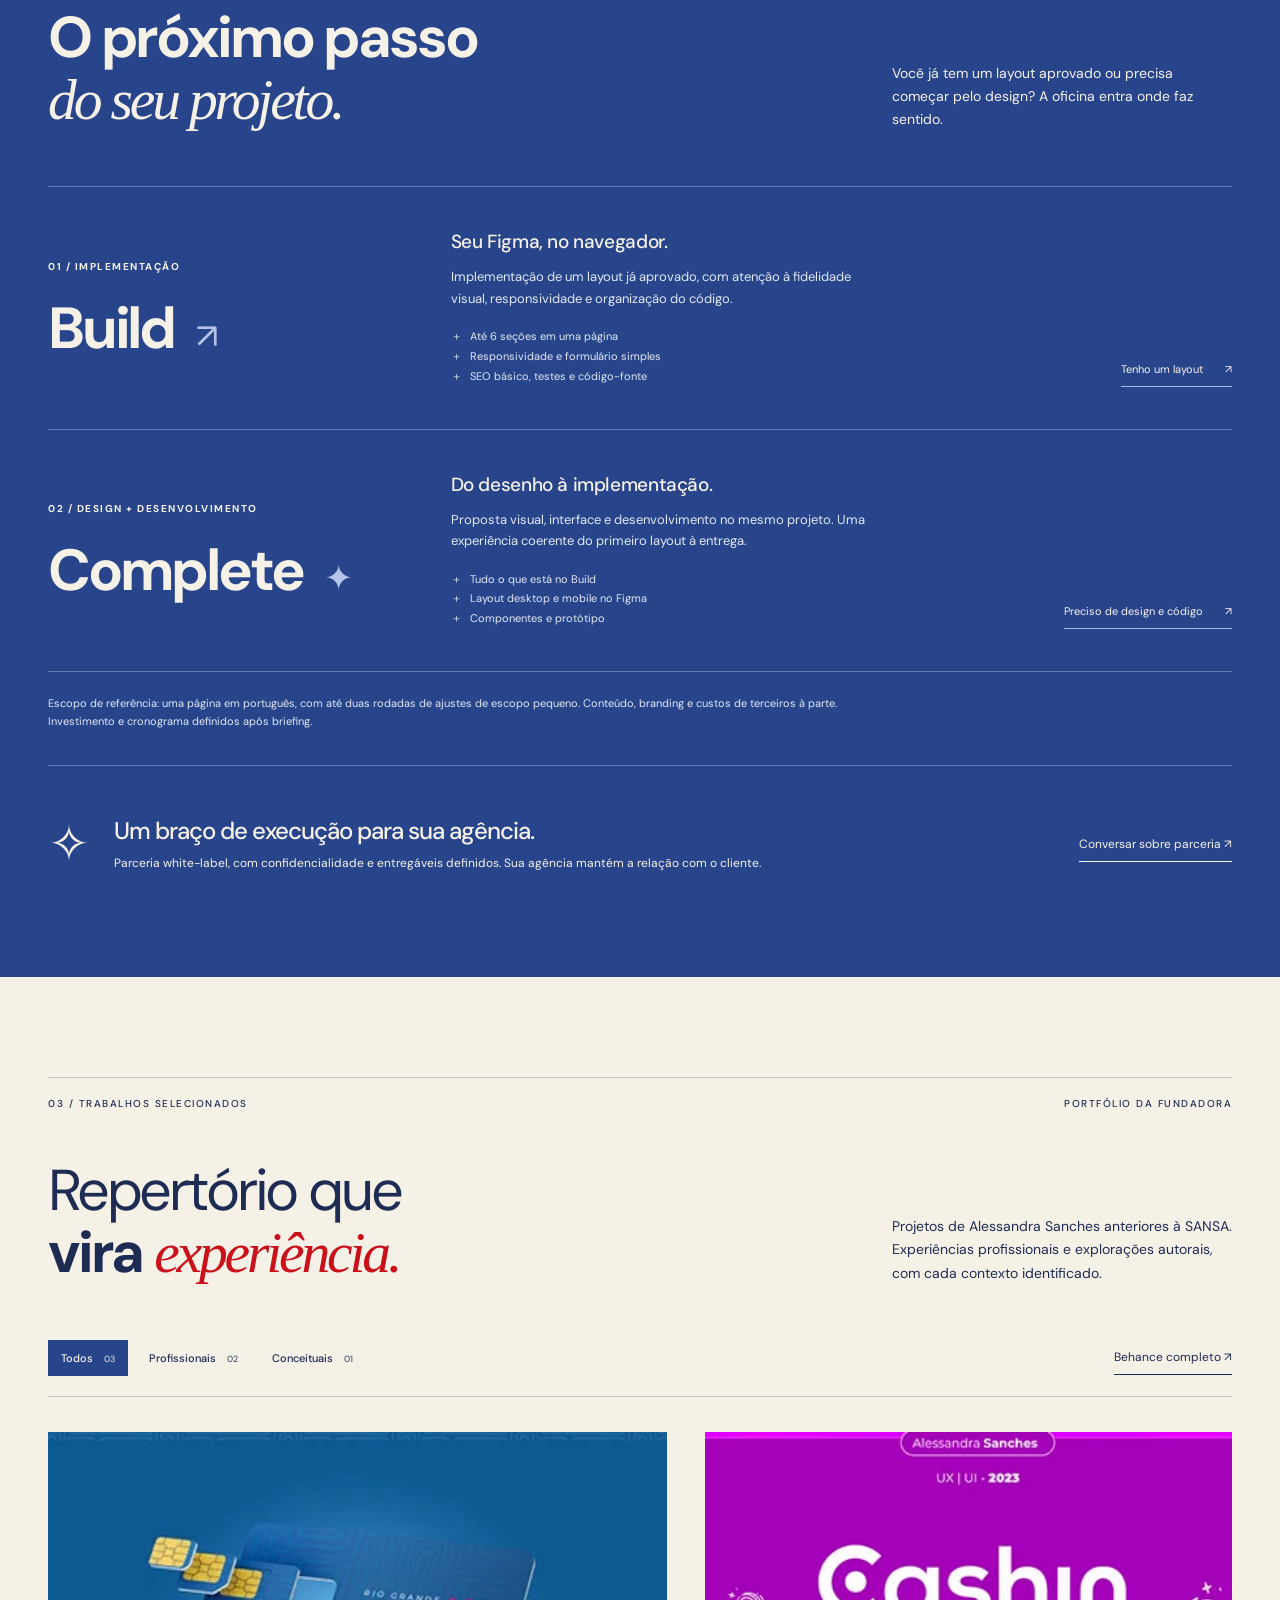
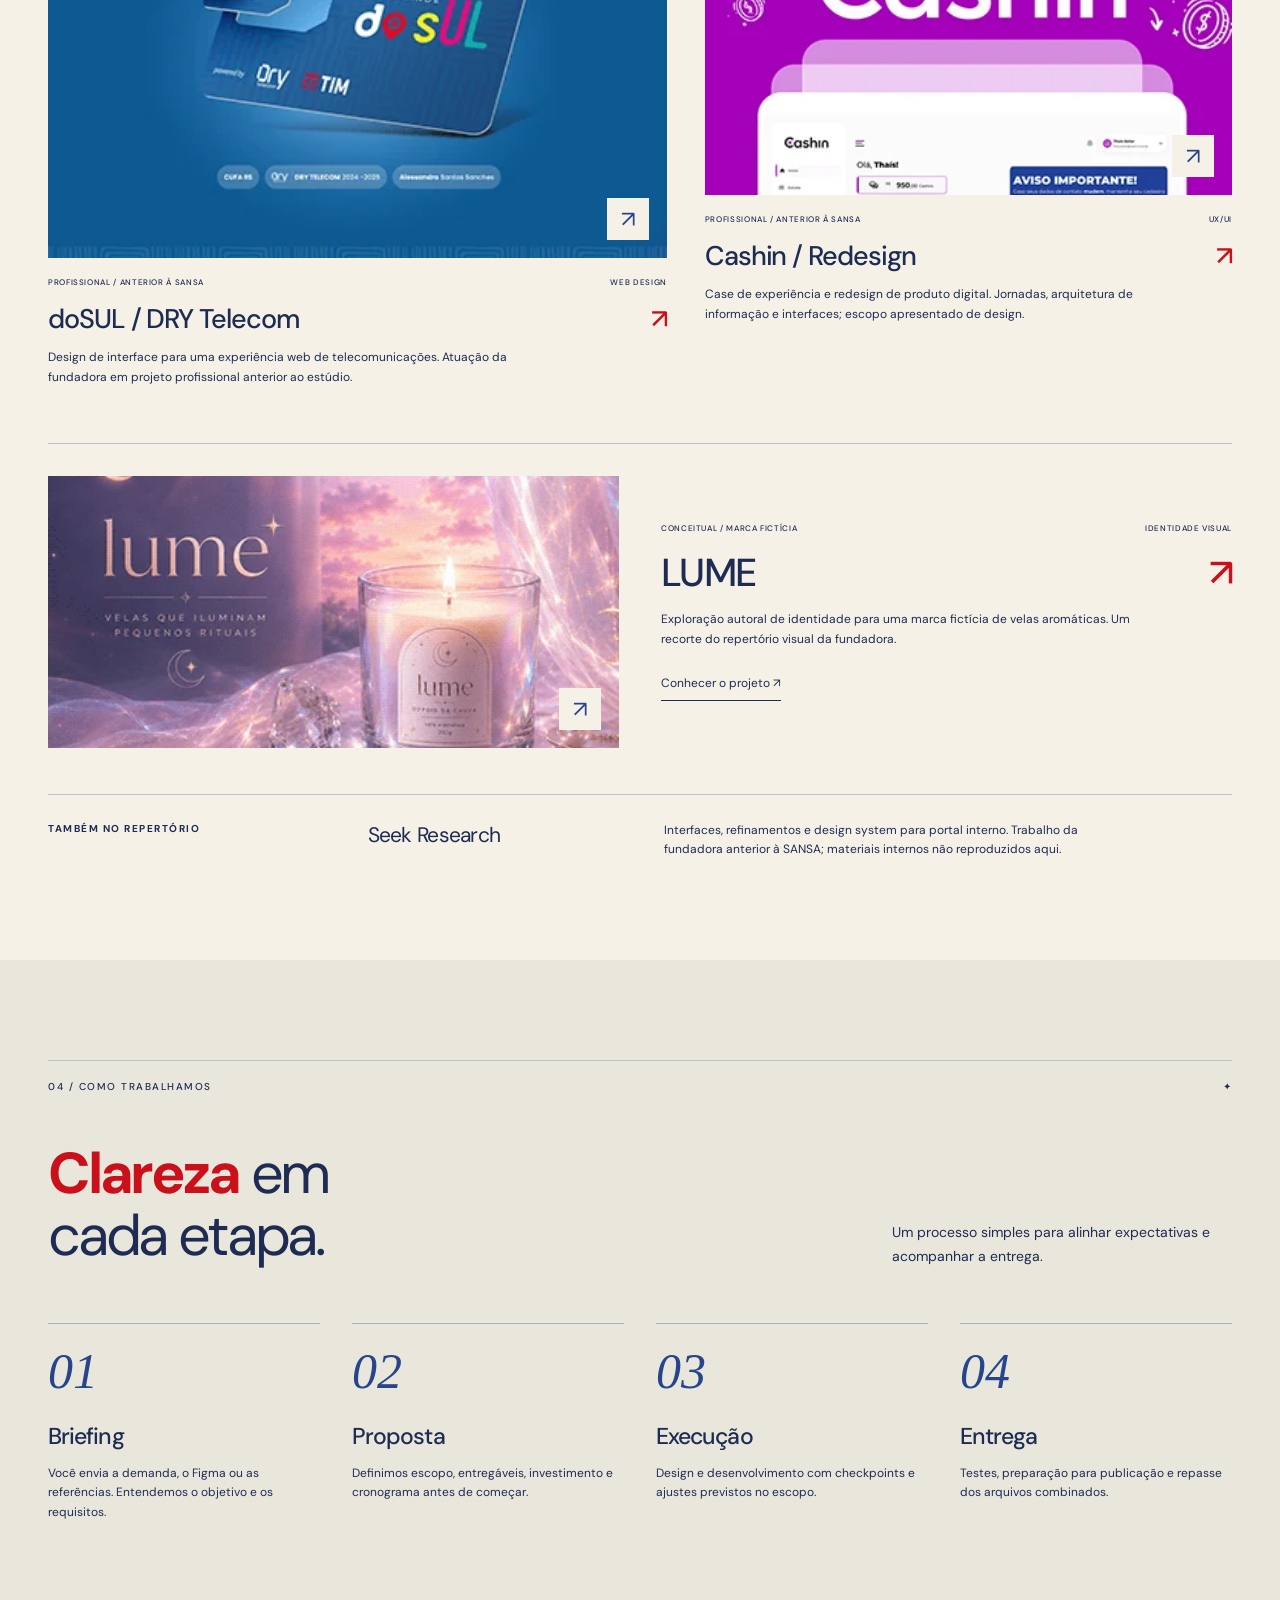
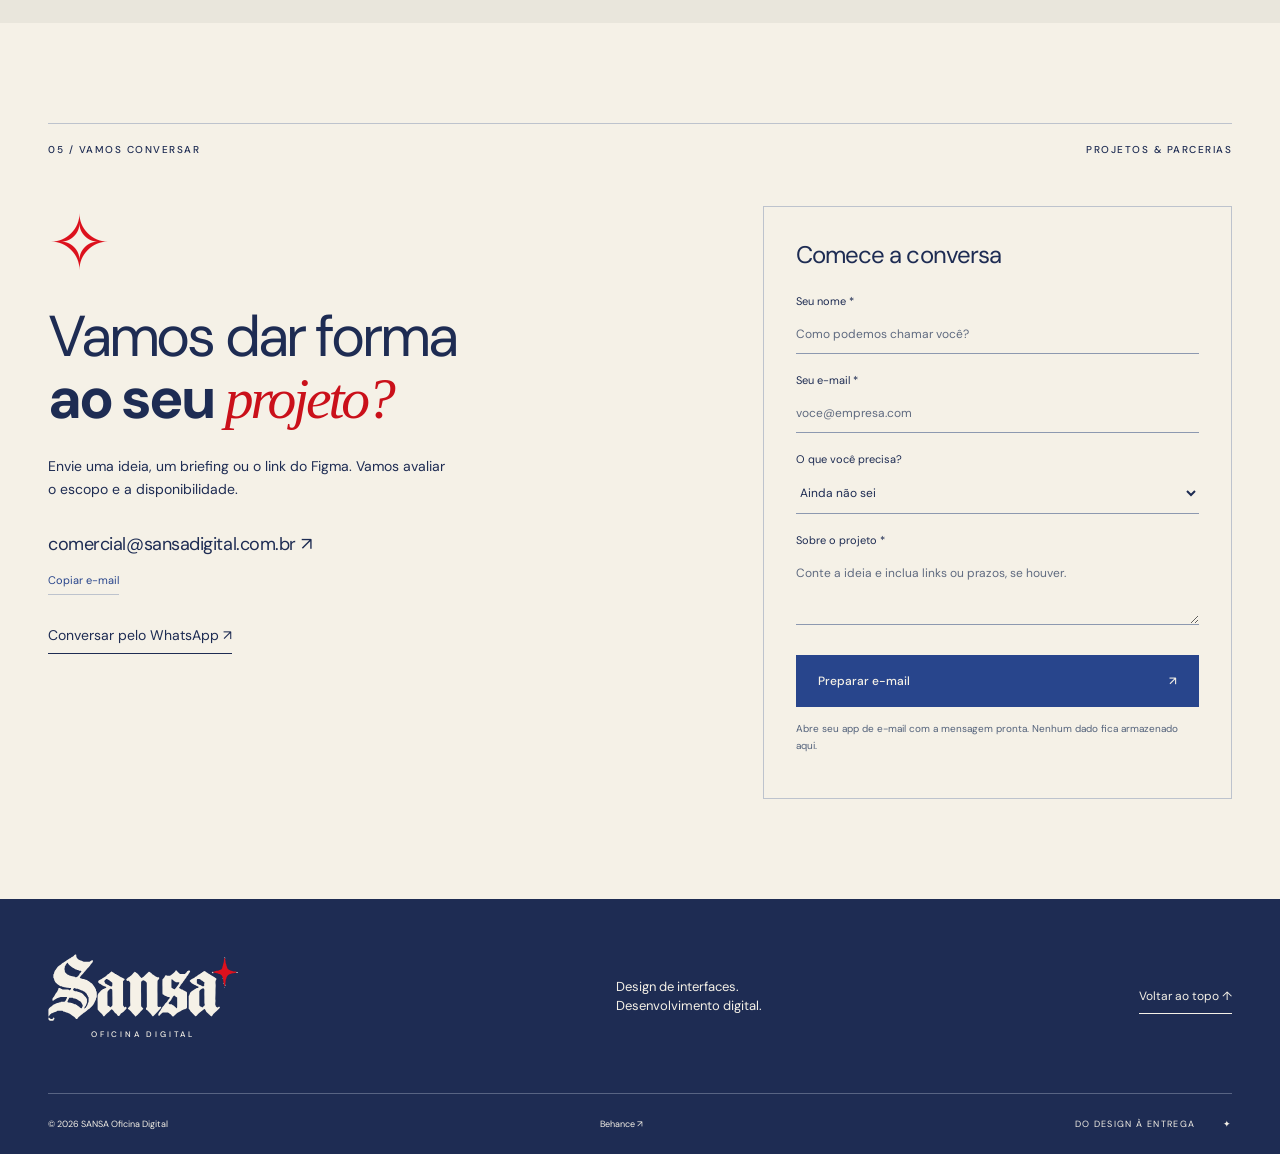
==== commit 229ff608: "fix: use the commercial e-mail everywhere and consolidate contact options The form sent to a persona" ====
--- a/public/index.html
+++ b/public/index.html
@@ -11,7 +11,7 @@
 <body id="topo">
 <a class="skip" href="#conteudo">Pular para o conteúdo</a>
 <header class="header"><div class="wrap header-inner">
-<a class="brand" href="#topo" aria-label="SANSA Oficina Digital, início"><span class="brand-name"><img src="assets/sansa-wordmark.svg" alt="Sansa" width="300" height="106"></span><span class="brand-signature">OFICINA DIGITAL</span></a>
+<a class="brand" href="#topo" aria-label="SANSA Oficina Digital, início"><span class="brand-name"><img src="assets/sansa-wordmark.svg" alt="Sansa" width="300" height="108"></span><span class="brand-signature">OFICINA DIGITAL</span></a>
 <button class="menu-toggle" type="button" aria-controls="navigation" aria-expanded="false">Menu <span aria-hidden="true">＋</span></button>
 <nav id="navigation" aria-label="Principal"><a href="#oficina">A oficina</a><a href="#servicos">Serviços</a><a href="#trabalhos">Trabalhos</a><a class="nav-contact" href="#contato">Vamos conversar <span aria-hidden="true">↗</span></a></nav>
 </div></header>
@@ -45,6 +45,6 @@
 <form id="contact-form"><h3>Comece a conversa</h3><label for="name">Seu nome <span aria-hidden="true">*</span></label><input id="name" name="name" autocomplete="name" required maxlength="100" placeholder="Como podemos chamar você?">
 <label for="email">Seu e-mail <span aria-hidden="true">*</span></label><input id="email" name="email" type="email" autocomplete="email" required maxlength="200" placeholder="voce@empresa.com">
 <label for="service">O que você precisa?</label><select id="service" name="service"><option value="Ainda não sei">Ainda não sei</option><option>Build</option><option>Complete</option><option>Parceria white-label</option></select><label for="message">Sobre o projeto <span aria-hidden="true">*</span></label><textarea id="message" name="message" rows="3" required maxlength="3000" placeholder="Conte a ideia e inclua links ou prazos, se houver."></textarea><button class="button primary" type="submit">Preparar e-mail <span aria-hidden="true">↗</span></button><p class="form-note">Abre seu app de e-mail com a mensagem pronta. Nenhum dado fica armazenado aqui.</p><p id="form-status" role="status"></p></form></div></section>
-</main><footer class="footer"><div class="wrap footer-top"><a class="brand" href="#topo" aria-label="SANSA, voltar ao topo"><span class="brand-name"><img src="assets/sansa-wordmark-light.svg" alt="Sansa" width="300" height="106"></span><span class="brand-signature">OFICINA DIGITAL</span></a><p>Design de interfaces.<br>Desenvolvimento digital.</p><a href="#topo" class="text-link">Voltar ao topo ↑</a></div><div class="wrap footer-bottom"><span>© <span id="year">2026</span> SANSA Oficina Digital</span><a href="https://www.behance.net/alssanches" target="_blank" rel="noopener noreferrer">Behance ↗</a><span>DO DESIGN À ENTREGA <span aria-hidden="true">✦</span></span></div></footer>
+</main><footer class="footer"><div class="wrap footer-top"><a class="brand" href="#topo" aria-label="SANSA, voltar ao topo"><span class="brand-name"><img src="assets/sansa-wordmark-light.svg" alt="Sansa" width="300" height="108"></span><span class="brand-signature">OFICINA DIGITAL</span></a><p>Design de interfaces.<br>Desenvolvimento digital.</p><a href="#topo" class="text-link">Voltar ao topo ↑</a></div><div class="wrap footer-bottom"><span>© <span id="year">2026</span> SANSA Oficina Digital</span><a href="https://www.behance.net/alssanches" target="_blank" rel="noopener noreferrer">Behance ↗</a><span>DO DESIGN À ENTREGA <span aria-hidden="true">✦</span></span></div></footer>
 
 </body></html>
--- a/public/styles.css
+++ b/public/styles.css
@@ -37,5 +37,6 @@
 .header nav,.button,.filters button{font-weight:500}
 .project h3 a span{color:var(--red-text)}
 .footer .brand-name{width:190px;font-size:inherit}
+.contact-whatsapp{display:table;margin-top:22px;font-size:14px}
 @media(max-width:800px){.brand-name{width:104px}.hero-signature{margin-top:18px;margin-bottom:25px}.hero h1{font-size:29px}.hero h1 .headline-light{font-size:.8em}}
 @media(max-width:560px){.hero-wordmark{font-size:inherit;max-width:none;position:relative}.hero-signature{margin-top:15px;margin-bottom:28px}.hero h1{font-size:31px}.hero h1 .headline-light{font-size:22px}.footer .brand-name{width:165px}}
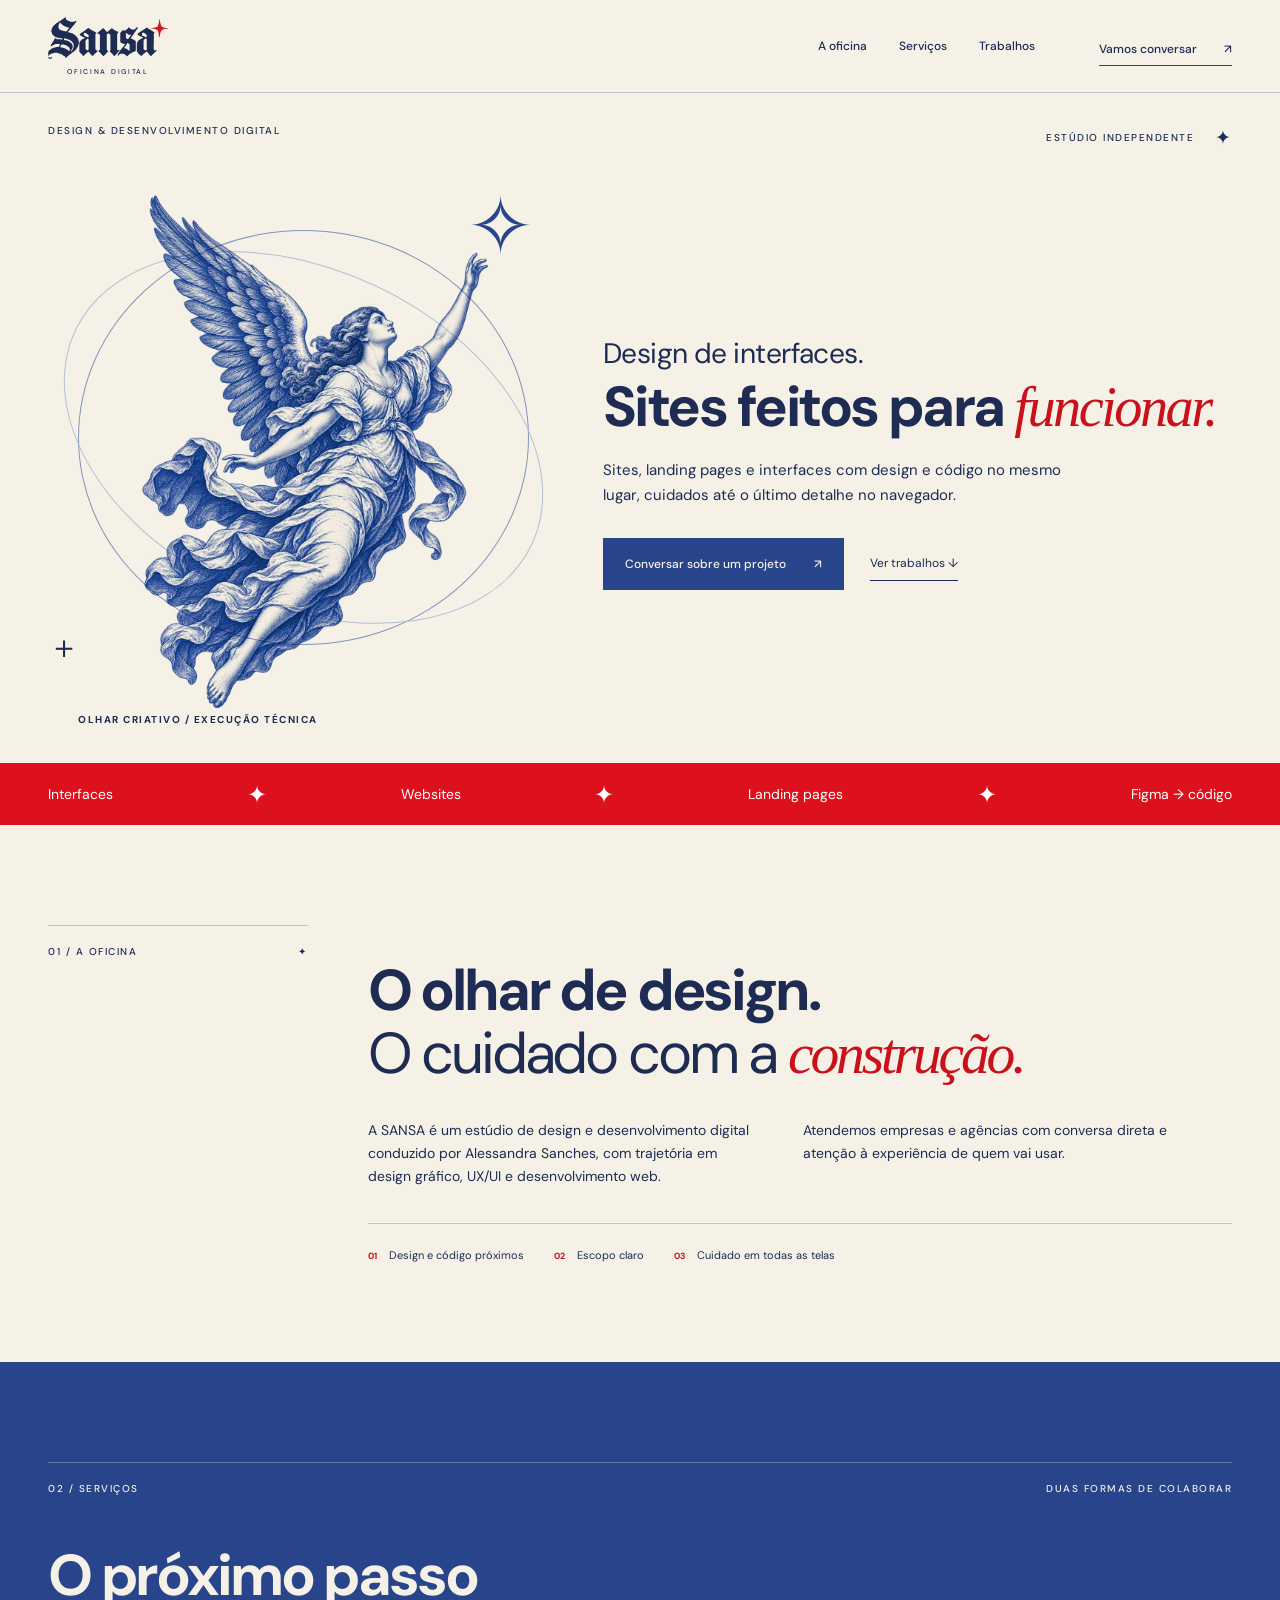
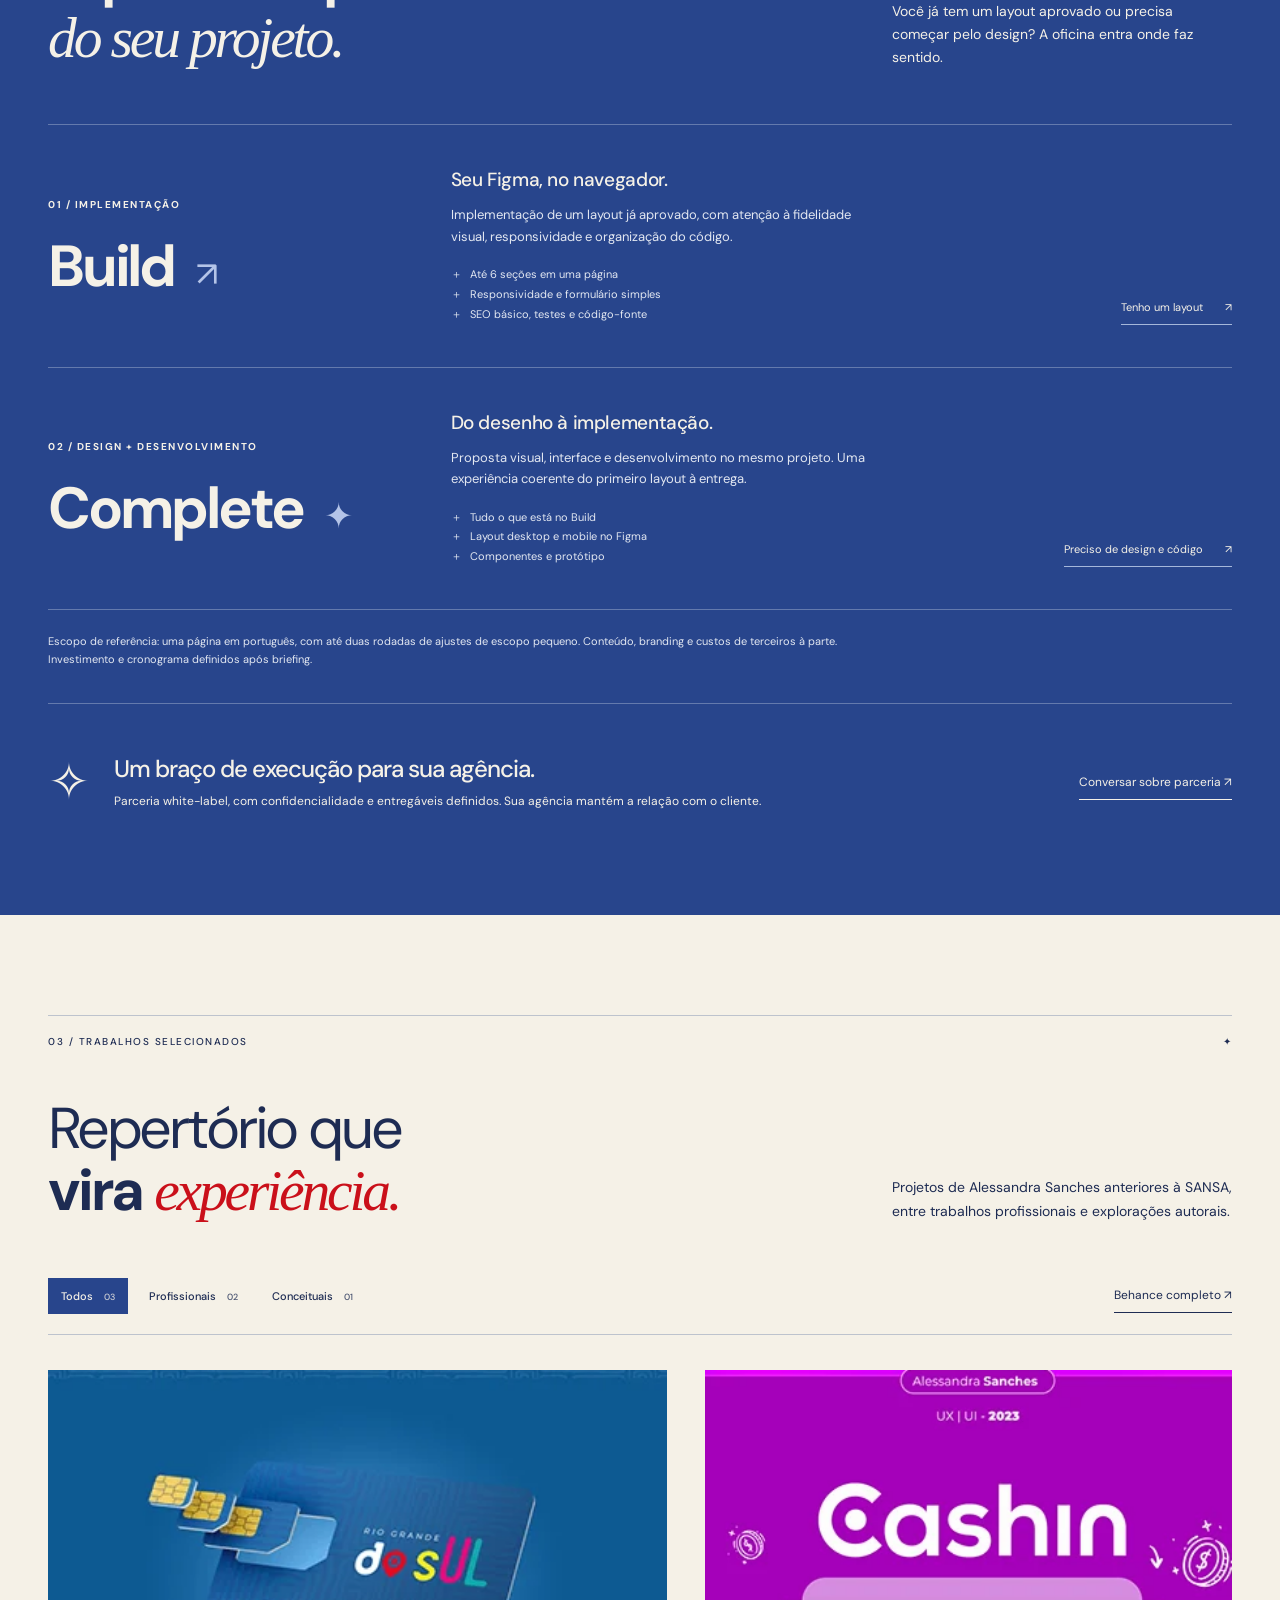
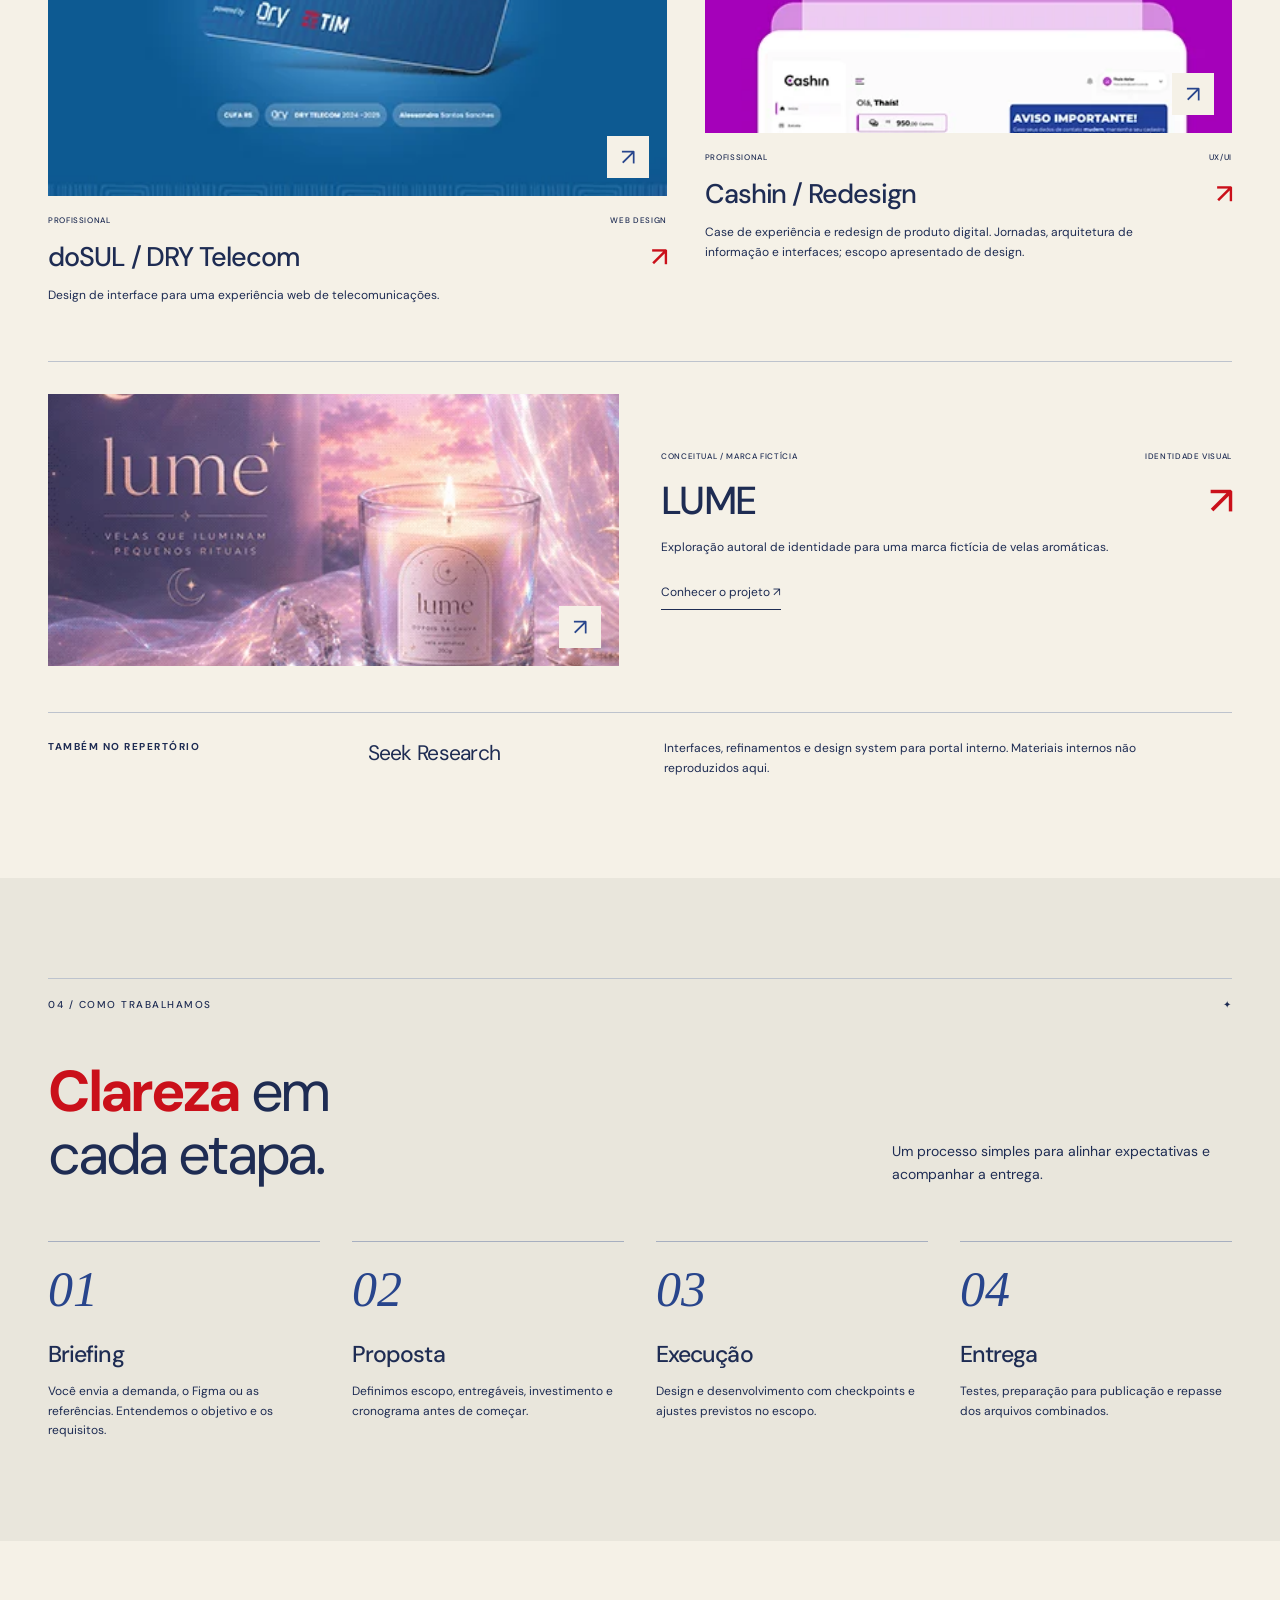
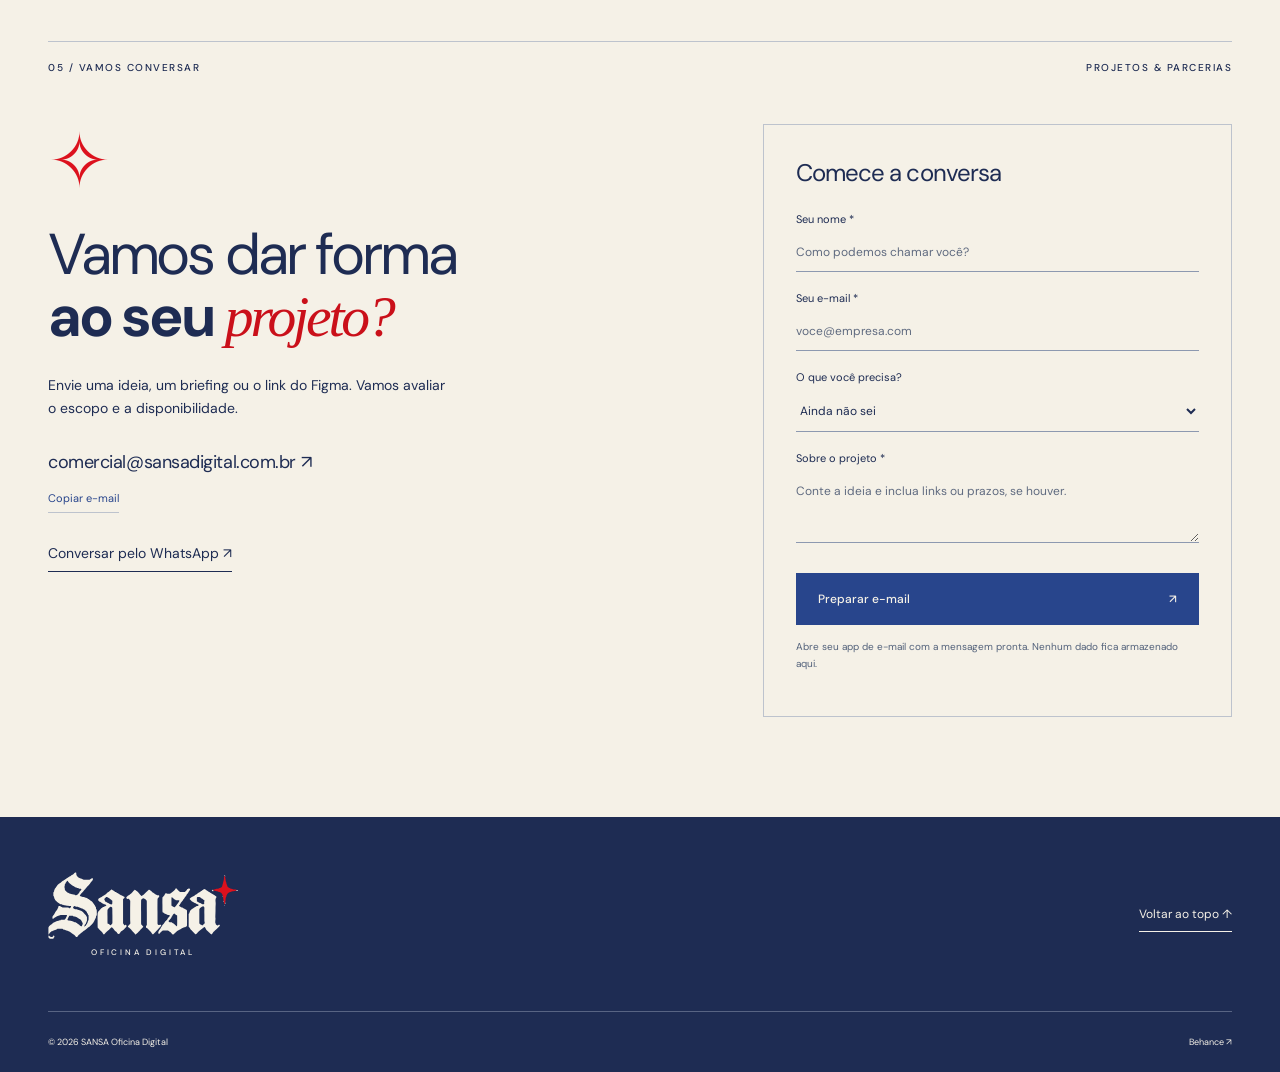
==== commit fcbd50de: "content: remove redundant copy and resize hero after wordmark removal Repeated Figma-to-code, white-" ====
--- a/public/index.html
+++ b/public/index.html
@@ -11,7 +11,7 @@
 <body id="topo">
 <a class="skip" href="#conteudo">Pular para o conteúdo</a>
 <header class="header"><div class="wrap header-inner">
-<a class="brand" href="#topo" aria-label="SANSA Oficina Digital, início"><span class="brand-name"><img src="assets/sansa-wordmark.svg" alt="Sansa" width="300" height="108"></span><span class="brand-signature">OFICINA DIGITAL</span></a>
+<a class="brand" href="#topo" aria-label="SANSA Oficina Digital, início"><span class="brand-name"><img src="assets/sansa-wordmark.svg" alt="Sansa" width="300" height="106"></span><span class="brand-signature">OFICINA DIGITAL</span></a>
 <button class="menu-toggle" type="button" aria-controls="navigation" aria-expanded="false">Menu <span aria-hidden="true">＋</span></button>
 <nav id="navigation" aria-label="Principal"><a href="#oficina">A oficina</a><a href="#servicos">Serviços</a><a href="#trabalhos">Trabalhos</a><a class="nav-contact" href="#contato">Vamos conversar <span aria-hidden="true">↗</span></a></nav>
 </div></header>
@@ -21,30 +21,29 @@
 <div class="hero-grid">
 <div class="hero-art" aria-hidden="true"><div class="art-orbit"></div><span class="art-star">✧</span><img src="assets/angel.webp" width="1000" height="1500" alt="" fetchpriority="high"><span class="art-caption micro">OLHAR CRIATIVO / EXECUÇÃO TÉCNICA</span><span class="art-cross">＋</span></div>
 <div class="hero-copy">
-<h1 id="hero-title"><span class="headline-light">Design de interfaces.</span><br><strong>Sites feitos para <em>funcionar.</em></strong></h1><p>Unimos design e desenvolvimento para criar sites, landing pages e experiências digitais. Do layout no Figma ao cuidado com cada detalhe no navegador.</p>
+<h1 id="hero-title"><span class="headline-light">Design de interfaces.</span><br><strong>Sites feitos para <em>funcionar.</em></strong></h1><p>Sites, landing pages e interfaces com design e código no mesmo lugar, cuidados até o último detalhe no navegador.</p>
 <div class="hero-actions"><a class="button primary" href="#contato">Conversar sobre um projeto <span aria-hidden="true">↗</span></a><a class="text-link" href="#trabalhos">Ver trabalhos <span aria-hidden="true">↓</span></a></div>
 </div></div>
-<div class="hero-foot micro"><span>DO CONCEITO AO CÓDIGO</span><span>PARCERIAS WHITE-LABEL PARA AGÊNCIAS</span><a href="#oficina" aria-label="Conhecer a oficina">EXPLORE <span aria-hidden="true">↓</span></a></div>
 </section>
 <div class="discipline-band" aria-label="Especialidades"><div class="wrap"><span>Interfaces</span><b aria-hidden="true">✦</b><span>Websites</span><b aria-hidden="true">✦</b><span>Landing pages</span><b aria-hidden="true">✦</b><span>Figma → código</span></div></div>
-<section class="section wrap about" id="oficina" aria-labelledby="about-title"><div class="section-label micro"><span>01 / A OFICINA</span><span aria-hidden="true">✦</span></div><div class="about-main"><h2 id="about-title"><strong>O olhar de design.</strong><br>O cuidado com a <em>construção.</em></h2><div class="about-columns"><p>A SANSA é um estúdio de design e desenvolvimento digital conduzido por Alessandra Sanches, com trajetória em design gráfico, UX/UI e desenvolvimento web.</p><p>Atendemos projetos próprios de empresas e colaboramos com agências em white-label. Conversa direta, escopo definido e atenção à experiência de quem vai usar.</p></div><div class="values"><span><b>01</b> Design e código próximos</span><span><b>02</b> Escopo claro</span><span><b>03</b> Cuidado em todas as telas</span></div></div></section>
+<section class="section wrap about" id="oficina" aria-labelledby="about-title"><div class="section-label micro"><span>01 / A OFICINA</span><span aria-hidden="true">✦</span></div><div class="about-main"><h2 id="about-title"><strong>O olhar de design.</strong><br>O cuidado com a <em>construção.</em></h2><div class="about-columns"><p>A SANSA é um estúdio de design e desenvolvimento digital conduzido por Alessandra Sanches, com trajetória em design gráfico, UX/UI e desenvolvimento web.</p><p>Atendemos empresas e agências com conversa direta e atenção à experiência de quem vai usar.</p></div><div class="values"><span><b>01</b> Design e código próximos</span><span><b>02</b> Escopo claro</span><span><b>03</b> Cuidado em todas as telas</span></div></div></section>
 <section class="services section" id="servicos" aria-labelledby="services-title"><div class="wrap"><div class="section-label micro"><span>02 / SERVIÇOS</span><span>DUAS FORMAS DE COLABORAR</span></div><div class="section-heading"><h2 id="services-title"><strong>O próximo passo</strong><br><em>do seu projeto.</em></h2><p>Você já tem um layout aprovado ou precisa começar pelo design? A oficina entra onde faz sentido.</p></div>
 <div class="service-list">
 <article class="service"><div class="service-name"><span class="micro">01 / IMPLEMENTAÇÃO</span><h3>Build<span aria-hidden="true">↗</span></h3></div><div class="service-detail"><h4>Seu Figma, no navegador.</h4><p>Implementação de um layout já aprovado, com atenção à fidelidade visual, responsividade e organização do código.</p><ul><li>Até 6 seções em uma página</li><li>Responsividade e formulário simples</li><li>SEO básico, testes e código-fonte</li></ul></div><a class="service-cta" href="#contato" data-service="Build">Tenho um layout <span aria-hidden="true">↗</span></a></article>
 <article class="service"><div class="service-name"><span class="micro">02 / DESIGN + DESENVOLVIMENTO</span><h3>Complete<span aria-hidden="true">✦</span></h3></div><div class="service-detail"><h4>Do desenho à implementação.</h4><p>Proposta visual, interface e desenvolvimento no mesmo projeto. Uma experiência coerente do primeiro layout à entrega.</p><ul><li>Tudo o que está no Build</li><li>Layout desktop e mobile no Figma</li><li>Componentes e protótipo</li></ul></div><a class="service-cta" href="#contato" data-service="Complete">Preciso de design e código <span aria-hidden="true">↗</span></a></article>
 </div><p class="service-note">Escopo de referência: uma página em português, com até duas rodadas de ajustes de escopo pequeno. Conteúdo, branding e custos de terceiros à parte. Investimento e cronograma definidos após briefing.</p><div class="white-label"><span class="spark" aria-hidden="true">✧</span><div><h3>Um braço de execução para sua agência.</h3><p>Parceria white-label, com confidencialidade e entregáveis definidos. Sua agência mantém a relação com o cliente.</p></div><a class="text-link" href="#contato" data-service="Parceria white-label">Conversar sobre parceria ↗</a></div></div></section>
-<section class="section wrap work" id="trabalhos" aria-labelledby="work-title"><div class="section-label micro"><span>03 / TRABALHOS SELECIONADOS</span><span>PORTFÓLIO DA FUNDADORA</span></div><div class="section-heading"><h2 id="work-title">Repertório que<br><strong>vira</strong> <em>experiência.</em></h2><p>Projetos de Alessandra Sanches anteriores à SANSA. Experiências profissionais e explorações autorais, com cada contexto identificado.</p></div>
+<section class="section wrap work" id="trabalhos" aria-labelledby="work-title"><div class="section-label micro"><span>03 / TRABALHOS SELECIONADOS</span><span aria-hidden="true">✦</span></div><div class="section-heading"><h2 id="work-title">Repertório que<br><strong>vira</strong> <em>experiência.</em></h2><p>Projetos de Alessandra Sanches anteriores à SANSA, entre trabalhos profissionais e explorações autorais.</p></div>
 <div class="work-toolbar"><div class="filters" role="group" aria-label="Filtrar trabalhos"><button type="button" aria-pressed="true" data-filter="all">Todos <span>03</span></button><button type="button" aria-pressed="false" data-filter="professional">Profissionais <span>02</span></button><button type="button" aria-pressed="false" data-filter="concept">Conceituais <span>01</span></button></div><a class="text-link" href="https://www.behance.net/alssanches" target="_blank" rel="noopener noreferrer">Behance completo ↗</a></div><p class="sr-only" id="filter-status" aria-live="polite">3 projetos apresentados</p>
 <div class="work-grid">
-<article class="project" data-category="professional"><a class="project-image" href="https://www.behance.net/gallery/219305677/Operadora-doSUL-DRY-TELECOM" target="_blank" rel="noopener noreferrer" aria-label="Ver case doSUL / DRY Telecom no Behance, abre em nova aba"><img src="assets/dosul.webp" width="404" height="316" loading="lazy" decoding="async" alt="Capa do projeto de interface da operadora doSUL, com composição rosa e mockup de website"><span class="project-arrow" aria-hidden="true">↗</span></a><div class="project-meta micro"><span>PROFISSIONAL / ANTERIOR À SANSA</span><span>WEB DESIGN</span></div><h3><a href="https://www.behance.net/gallery/219305677/Operadora-doSUL-DRY-TELECOM" target="_blank" rel="noopener noreferrer">doSUL / DRY Telecom <span aria-hidden="true">↗</span></a></h3><p>Design de interface para uma experiência web de telecomunicações. Atuação da fundadora em projeto profissional anterior ao estúdio.</p></article>
-<article class="project" data-category="professional"><a class="project-image" href="https://www.behance.net/gallery/182758311/CASHIN-REDESIGN-UX-UI-CASE" target="_blank" rel="noopener noreferrer" aria-label="Ver case Cashin Redesign no Behance, abre em nova aba"><img src="assets/cashin.webp" width="404" height="316" loading="lazy" decoding="async" alt="Capa Cashin Redesign com telas de aplicativo financeiro sobre fundo azul"><span class="project-arrow" aria-hidden="true">↗</span></a><div class="project-meta micro"><span>PROFISSIONAL / ANTERIOR À SANSA</span><span>UX/UI</span></div><h3><a href="https://www.behance.net/gallery/182758311/CASHIN-REDESIGN-UX-UI-CASE" target="_blank" rel="noopener noreferrer">Cashin / Redesign <span aria-hidden="true">↗</span></a></h3><p>Case de experiência e redesign de produto digital. Jornadas, arquitetura de informação e interfaces; escopo apresentado de design.</p></article>
-<article class="project concept" data-category="concept"><a class="project-image" href="https://www.behance.net/gallery/254469539/LUME-Velas-aromaticas" target="_blank" rel="noopener noreferrer" aria-label="Ver projeto conceitual LUME no Behance, abre em nova aba"><img src="assets/lume.webp" width="404" height="316" loading="lazy" decoding="async" alt="Identidade visual LUME em rosa, com lettering ornamental e estrelas"><span class="project-arrow" aria-hidden="true">↗</span></a><div class="concept-copy"><div class="project-meta micro"><span>CONCEITUAL / MARCA FICTÍCIA</span><span>IDENTIDADE VISUAL</span></div><h3><a href="https://www.behance.net/gallery/254469539/LUME-Velas-aromaticas" target="_blank" rel="noopener noreferrer">LUME <span aria-hidden="true">↗</span></a></h3><p>Exploração autoral de identidade para uma marca fictícia de velas aromáticas. Um recorte do repertório visual da fundadora.</p><a class="text-link" href="https://www.behance.net/gallery/254469539/LUME-Velas-aromaticas" target="_blank" rel="noopener noreferrer">Conhecer o projeto ↗</a></div></article>
-</div><div class="experience-note"><span class="micro">TAMBÉM NO REPERTÓRIO</span><h3>Seek Research</h3><p>Interfaces, refinamentos e design system para portal interno. Trabalho da fundadora anterior à SANSA; materiais internos não reproduzidos aqui.</p></div></section>
+<article class="project" data-category="professional"><a class="project-image" href="https://www.behance.net/gallery/219305677/Operadora-doSUL-DRY-TELECOM" target="_blank" rel="noopener noreferrer" aria-label="Ver case doSUL / DRY Telecom no Behance, abre em nova aba"><img src="assets/dosul.webp" width="404" height="316" loading="lazy" decoding="async" alt="Capa do projeto de interface da operadora doSUL, com composição rosa e mockup de website"><span class="project-arrow" aria-hidden="true">↗</span></a><div class="project-meta micro"><span>PROFISSIONAL</span><span>WEB DESIGN</span></div><h3><a href="https://www.behance.net/gallery/219305677/Operadora-doSUL-DRY-TELECOM" target="_blank" rel="noopener noreferrer">doSUL / DRY Telecom <span aria-hidden="true">↗</span></a></h3><p>Design de interface para uma experiência web de telecomunicações.</p></article>
+<article class="project" data-category="professional"><a class="project-image" href="https://www.behance.net/gallery/182758311/CASHIN-REDESIGN-UX-UI-CASE" target="_blank" rel="noopener noreferrer" aria-label="Ver case Cashin Redesign no Behance, abre em nova aba"><img src="assets/cashin.webp" width="404" height="316" loading="lazy" decoding="async" alt="Capa Cashin Redesign com telas de aplicativo financeiro sobre fundo azul"><span class="project-arrow" aria-hidden="true">↗</span></a><div class="project-meta micro"><span>PROFISSIONAL</span><span>UX/UI</span></div><h3><a href="https://www.behance.net/gallery/182758311/CASHIN-REDESIGN-UX-UI-CASE" target="_blank" rel="noopener noreferrer">Cashin / Redesign <span aria-hidden="true">↗</span></a></h3><p>Case de experiência e redesign de produto digital. Jornadas, arquitetura de informação e interfaces; escopo apresentado de design.</p></article>
+<article class="project concept" data-category="concept"><a class="project-image" href="https://www.behance.net/gallery/254469539/LUME-Velas-aromaticas" target="_blank" rel="noopener noreferrer" aria-label="Ver projeto conceitual LUME no Behance, abre em nova aba"><img src="assets/lume.webp" width="404" height="316" loading="lazy" decoding="async" alt="Identidade visual LUME em rosa, com lettering ornamental e estrelas"><span class="project-arrow" aria-hidden="true">↗</span></a><div class="concept-copy"><div class="project-meta micro"><span>CONCEITUAL / MARCA FICTÍCIA</span><span>IDENTIDADE VISUAL</span></div><h3><a href="https://www.behance.net/gallery/254469539/LUME-Velas-aromaticas" target="_blank" rel="noopener noreferrer">LUME <span aria-hidden="true">↗</span></a></h3><p>Exploração autoral de identidade para uma marca fictícia de velas aromáticas.</p><a class="text-link" href="https://www.behance.net/gallery/254469539/LUME-Velas-aromaticas" target="_blank" rel="noopener noreferrer">Conhecer o projeto ↗</a></div></article>
+</div><div class="experience-note"><span class="micro">TAMBÉM NO REPERTÓRIO</span><h3>Seek Research</h3><p>Interfaces, refinamentos e design system para portal interno. Materiais internos não reproduzidos aqui.</p></div></section>
 <section class="section process" id="processo" aria-labelledby="process-title"><div class="wrap"><div class="section-label micro"><span>04 / COMO TRABALHAMOS</span><span aria-hidden="true">✦</span></div><div class="section-heading"><h2 id="process-title"><strong class="red-accent">Clareza</strong> em<br>cada etapa.</h2><p>Um processo simples para alinhar expectativas e acompanhar a entrega.</p></div><ol class="process-grid"><li><span class="step">01</span><h3>Briefing</h3><p>Você envia a demanda, o Figma ou as referências. Entendemos o objetivo e os requisitos.</p></li><li><span class="step">02</span><h3>Proposta</h3><p>Definimos escopo, entregáveis, investimento e cronograma antes de começar.</p></li><li><span class="step">03</span><h3>Execução</h3><p>Design e desenvolvimento com checkpoints e ajustes previstos no escopo.</p></li><li><span class="step">04</span><h3>Entrega</h3><p>Testes, preparação para publicação e repasse dos arquivos combinados.</p></li></ol></div></section>
 <section class="section contact wrap" id="contato" aria-labelledby="contact-title"><div class="section-label micro"><span>05 / VAMOS CONVERSAR</span><span>PROJETOS & PARCERIAS</span></div><div class="contact-grid"><div><span class="contact-star" aria-hidden="true">✧</span><h2 id="contact-title">Vamos dar forma<br><strong>ao seu</strong> <em>projeto?</em></h2><p>Envie uma ideia, um briefing ou o link do Figma. Vamos avaliar o escopo e a disponibilidade.</p><a class="contact-email" href="mailto:comercial@sansadigital.com.br">comercial@sansadigital.com.br ↗</a><button class="copy-email" type="button">Copiar e-mail</button><span class="copy-status" role="status"></span><a class="contact-whatsapp text-link" href="https://wa.me/5511950292652?text=Ol%C3%A1!%20Conheci%20a%20SANSA%20pelo%20site%20e%20gostaria%20de%20conversar%20sobre%20um%20projeto." target="_blank" rel="noopener noreferrer">Conversar pelo WhatsApp ↗</a></div>
 <form id="contact-form"><h3>Comece a conversa</h3><label for="name">Seu nome <span aria-hidden="true">*</span></label><input id="name" name="name" autocomplete="name" required maxlength="100" placeholder="Como podemos chamar você?">
 <label for="email">Seu e-mail <span aria-hidden="true">*</span></label><input id="email" name="email" type="email" autocomplete="email" required maxlength="200" placeholder="voce@empresa.com">
 <label for="service">O que você precisa?</label><select id="service" name="service"><option value="Ainda não sei">Ainda não sei</option><option>Build</option><option>Complete</option><option>Parceria white-label</option></select><label for="message">Sobre o projeto <span aria-hidden="true">*</span></label><textarea id="message" name="message" rows="3" required maxlength="3000" placeholder="Conte a ideia e inclua links ou prazos, se houver."></textarea><button class="button primary" type="submit">Preparar e-mail <span aria-hidden="true">↗</span></button><p class="form-note">Abre seu app de e-mail com a mensagem pronta. Nenhum dado fica armazenado aqui.</p><p id="form-status" role="status"></p></form></div></section>
-</main><footer class="footer"><div class="wrap footer-top"><a class="brand" href="#topo" aria-label="SANSA, voltar ao topo"><span class="brand-name"><img src="assets/sansa-wordmark-light.svg" alt="Sansa" width="300" height="108"></span><span class="brand-signature">OFICINA DIGITAL</span></a><p>Design de interfaces.<br>Desenvolvimento digital.</p><a href="#topo" class="text-link">Voltar ao topo ↑</a></div><div class="wrap footer-bottom"><span>© <span id="year">2026</span> SANSA Oficina Digital</span><a href="https://www.behance.net/alssanches" target="_blank" rel="noopener noreferrer">Behance ↗</a><span>DO DESIGN À ENTREGA <span aria-hidden="true">✦</span></span></div></footer>
+</main><footer class="footer"><div class="wrap footer-top"><a class="brand" href="#topo" aria-label="SANSA, voltar ao topo"><span class="brand-name"><img src="assets/sansa-wordmark-light.svg" alt="Sansa" width="300" height="106"></span><span class="brand-signature">OFICINA DIGITAL</span></a><a href="#topo" class="text-link">Voltar ao topo ↑</a></div><div class="wrap footer-bottom"><span>© <span id="year">2026</span> SANSA Oficina Digital</span><a href="https://www.behance.net/alssanches" target="_blank" rel="noopener noreferrer">Behance ↗</a></div></footer>
 
 </body></html>
--- a/public/styles.css
+++ b/public/styles.css
@@ -4,27 +4,24 @@
 :root{--paper:#F5F1E7;--blue:#28458C;--red:#DC111D;--red-text:#CA101A;--night:#1E2C53;--line:#bdc3cd;--wrap:1280px}
 *{box-sizing:border-box}html{scroll-behavior:smooth;scroll-padding-top:110px}body{margin:0;background:var(--paper);color:var(--night);font-family:DM,Arial,sans-serif;-webkit-font-smoothing:antialiased}a{color:inherit;text-decoration:none}button,input,textarea,select{font:inherit}button,a,input,textarea,select{-webkit-tap-highlight-color:transparent}button{cursor:pointer}img{display:block;width:100%;height:auto}h1,h2,h3,h4,p{margin:0}p{line-height:1.65}h2{font-size:clamp(38px,4.5vw,65px);font-weight:400;line-height:1.08;letter-spacing:-.055em}h2 em{font-family:Georgia,serif;font-weight:400}a:focus-visible,button:focus-visible,input:focus-visible,select:focus-visible,textarea:focus-visible{outline:3px solid var(--red);outline-offset:5px}.wrap{width:calc(100% - 96px);max-width:var(--wrap);margin:auto}.micro{font-size:10px;letter-spacing:.15em;font-weight:600;line-height:1.6}.skip{position:fixed;left:16px;top:-100px;z-index:200;background:var(--paper);padding:16px;border:2px solid var(--blue)}.skip:focus{top:10px}.sr-only{position:absolute;width:1px;height:1px;padding:0;overflow:hidden;clip:rect(0,0,0,0);white-space:nowrap;border:0}[hidden]{display:none!important}
 .header{position:sticky;top:0;z-index:100;background:var(--paper);border-bottom:1px solid var(--line)}.header-inner{height:92px;display:flex;align-items:center;justify-content:space-between;gap:32px}.brand{display:inline-flex;flex-direction:column;align-items:center;line-height:1}.brand-name{font-family:Blackletter,Georgia,serif;color:var(--red);font-size:46px;line-height:.9}.brand-signature{font-size:7px;letter-spacing:.25em;margin-top:9px}.header nav{display:flex;gap:32px;align-items:center;font-size:12px}.header nav>a{padding:14px 0}.header nav>a:hover{color:var(--red-text)}.header nav .nav-contact{border-bottom:1px solid var(--blue);padding-bottom:8px;margin-left:32px}.nav-contact span{margin-left:24px}.menu-toggle{display:none}
-.hero-top{padding-top:30px;display:flex;justify-content:space-between}.spark{font-size:19px;vertical-align:middle;margin-left:16px}.hero-grid{display:grid;grid-template-columns:44% 56%;align-items:center;min-height:610px;gap:0;padding:20px 0 32px}.hero-art{height:555px;position:relative}.hero-art img{position:absolute;inset:0;object-fit:contain;object-position:center;height:100%;mix-blend-mode:multiply;z-index:1}.art-orbit{position:absolute;inset:55px 40px 85px 30px;border:1px solid #8295bd;border-radius:50%}.art-orbit:before{content:'';position:absolute;inset:38px -28px;border:1px solid #b4bfd3;border-radius:50%;transform:rotate(25deg)}.art-star{font-size:80px;position:absolute;top:0;right:35px;z-index:2;color:var(--blue)}.art-cross{position:absolute;left:0;bottom:60px;font-size:32px}.art-caption{position:absolute;bottom:2px;left:30px}.hero-copy{padding:0 0 0 34px;position:relative;z-index:3}.hero-wordmark{font-family:Blackletter,Georgia,serif;color:var(--red);font-size:clamp(140px,15.8vw,230px);line-height:.9;letter-spacing:-.02em;margin-left:-8px}.hero-signature{display:flex;align-items:center;gap:18px;justify-content:center;max-width:565px;font-size:13px;letter-spacing:.37em;margin-top:28px;margin-bottom:52px}.hero-signature span{height:1px;background:var(--blue);flex:1}.hero h1{font-size:clamp(28px,2.7vw,39px);font-weight:400;letter-spacing:-.045em;line-height:1.15}.hero-copy>p{font-size:15px;max-width:490px;margin-top:22px}.hero-actions{display:flex;flex-wrap:wrap;align-items:center;gap:26px;margin-top:30px}.button{border:0;display:inline-flex;align-items:center;justify-content:space-between;gap:28px;padding:17px 22px;font-size:12px;min-height:52px;transition:background .2s,transform .2s}.primary{background:var(--blue);color:var(--paper)}.primary:hover{background:var(--night);transform:translateY(-2px)}.text-link{font-size:12px;border-bottom:1px solid currentColor;padding:9px 0;display:inline-block}.text-link:hover{color:var(--red-text)}.hero-foot{display:flex;justify-content:space-between;border-top:1px solid var(--line);padding:20px 0 25px}.hero-foot a span{margin-left:24px}.discipline-band{background:var(--red);color:#fff}.discipline-band>.wrap{display:flex;align-items:center;justify-content:space-between;gap:24px;min-height:62px}.discipline-band span{font-size:14px}.discipline-band b{font-size:24px;font-weight:400}
+.hero-top{padding-top:30px;display:flex;justify-content:space-between}.spark{font-size:19px;vertical-align:middle;margin-left:16px}.hero-grid{display:grid;grid-template-columns:44% 56%;align-items:center;min-height:610px;gap:0;padding:20px 0 32px}.hero-art{height:555px;position:relative}.hero-art img{position:absolute;inset:0;object-fit:contain;object-position:center;height:100%;mix-blend-mode:multiply;z-index:1}.art-orbit{position:absolute;inset:55px 40px 85px 30px;border:1px solid #8295bd;border-radius:50%}.art-orbit:before{content:'';position:absolute;inset:38px -28px;border:1px solid #b4bfd3;border-radius:50%;transform:rotate(25deg)}.art-star{font-size:80px;position:absolute;top:0;right:35px;z-index:2;color:var(--blue)}.art-cross{position:absolute;left:0;bottom:60px;font-size:32px}.art-caption{position:absolute;bottom:2px;left:30px}.hero-copy{padding:0 0 0 34px;position:relative;z-index:3}.hero h1{font-size:clamp(28px,2.7vw,39px);font-weight:400;letter-spacing:-.045em;line-height:1.15}.hero-copy>p{font-size:15px;max-width:490px;margin-top:22px}.hero-actions{display:flex;flex-wrap:wrap;align-items:center;gap:26px;margin-top:30px}.button{border:0;display:inline-flex;align-items:center;justify-content:space-between;gap:28px;padding:17px 22px;font-size:12px;min-height:52px;transition:background .2s,transform .2s}.primary{background:var(--blue);color:var(--paper)}.primary:hover{background:var(--night);transform:translateY(-2px)}.text-link{font-size:12px;border-bottom:1px solid currentColor;padding:9px 0;display:inline-block}.text-link:hover{color:var(--red-text)}.discipline-band{background:var(--red);color:#fff}.discipline-band>.wrap{display:flex;align-items:center;justify-content:space-between;gap:24px;min-height:62px}.discipline-band span{font-size:14px}.discipline-band b{font-size:24px;font-weight:400}
 .section{padding-top:100px;padding-bottom:100px}.section-label{border-top:1px solid var(--line);padding-top:18px;display:flex;justify-content:space-between;gap:20px;margin-bottom:48px}.about{display:grid;grid-template-columns:27% 73%;gap:0}.about .section-label{margin-right:60px}.about-main{padding-top:35px}.about-columns{display:grid;grid-template-columns:1fr 1fr;gap:50px;margin-top:34px;max-width:820px;font-size:14px}.values{display:flex;gap:30px;margin-top:35px;font-size:11px;border-top:1px solid var(--line);padding-top:24px}.values b{font-size:9px;display:inline-block;color:var(--red-text);margin-right:9px}
 .services{background:var(--blue);color:var(--paper)}.services .section-label{border-color:#647aad}.section-heading{display:flex;justify-content:space-between;gap:60px;align-items:end;margin-bottom:55px}.section-heading>p{max-width:340px;font-size:14px}.service-list{border-top:1px solid #647aad}.service{display:grid;grid-template-columns:34% 41% 25%;padding:42px 0;border-bottom:1px solid #647aad;gap:0;align-items:center}.service-name h3{font-size:58px;line-height:1.15;letter-spacing:-.06em;font-weight:400;margin-top:20px}.service-name h3 span{display:inline-block;margin-left:22px;font-size:35px;color:#b4c4e8}.service-detail{padding-right:50px}.service-detail h4{font-weight:400;font-size:19px;margin-bottom:12px;letter-spacing:-.02em}.service-detail p{font-size:13px;color:#e2e7f1}.service-detail ul{padding:0;list-style:none;margin:18px 0 0;font-size:11px;color:#e2e7f1;line-height:1.8}.service-detail li:before{content:'＋';margin-right:8px}.service-cta{justify-self:end;align-self:end;border-bottom:1px solid #a5b7da;padding:10px 0;font-size:11px;display:flex;gap:22px;align-items:center}.service-cta:hover{color:white;border-color:white}.service-note{font-size:11px;color:#e2e7f1;max-width:790px;margin-top:22px}.white-label{display:flex;gap:24px;align-items:center;padding-top:45px;margin-top:35px;border-top:1px solid #647aad}.white-label>.spark{font-size:50px;margin:0}.white-label h3{font-size:24px;font-weight:400;letter-spacing:-.04em}.white-label p{font-size:12px;max-width:660px;margin-top:8px}.white-label>a{margin-left:auto;white-space:nowrap}.white-label .text-link:hover{color:white}
 .work-toolbar{display:flex;justify-content:space-between;align-items:center;border-bottom:1px solid var(--line);padding-bottom:20px;margin-bottom:35px;gap:20px}.filters{display:flex;gap:8px}.filters button{border:1px solid transparent;background:transparent;padding:10px 12px;font-size:11px;color:var(--night)}.filters button[aria-pressed=true]{background:var(--blue);color:var(--paper)}.filters button:hover{border-color:var(--blue)}.filters span{font-size:9px;opacity:.8;margin-left:8px}.work-grid{display:grid;grid-template-columns:1.08fr .92fr;gap:55px 38px}.project-image{position:relative;display:block;overflow:hidden;background:#e7e7e4;aspect-ratio:1.45}.project-image img{height:100%;object-fit:cover;transition:transform .4s}.project-image:hover img{transform:scale(1.035)}.project-arrow{position:absolute;right:18px;bottom:18px;background:var(--paper);color:var(--blue);width:42px;height:42px;display:grid;place-items:center;font-size:23px}.project-meta{display:flex;justify-content:space-between;gap:15px;font-size:8px;letter-spacing:.08em;margin-top:18px}.project h3{font-size:27px;letter-spacing:-.04em;font-weight:400;margin-top:12px}.project h3 a{display:flex;justify-content:space-between;gap:20px}.project h3 a:hover{color:var(--red-text)}.project>p,.concept-copy>p{font-size:12px;max-width:490px;margin-top:12px}.concept{grid-column:1/-1;display:grid;grid-template-columns:1fr 1fr;gap:42px;border-top:1px solid var(--line);padding-top:32px;align-items:center}.concept .project-image{aspect-ratio:2.1}.concept-copy>.project-meta{margin-top:0}.concept-copy h3{font-size:39px}.concept-copy>.text-link{margin-top:17px}.experience-note{border-top:1px solid var(--line);margin-top:46px;padding-top:26px;display:grid;grid-template-columns:27% 25% 48%;align-items:start;gap:0}.experience-note h3{font-weight:400;font-size:21px;letter-spacing:-.035em}.experience-note p{font-size:12px;max-width:475px}
 .process{background:#e9e6dc}.process-grid{display:grid;grid-template-columns:repeat(4,1fr);list-style:none;gap:32px;padding:0;margin:0}.process-grid li{border-top:1px solid #a7afc0;padding-top:22px}.step{font-family:Georgia,serif;font-style:italic;font-size:50px;color:var(--blue);line-height:1}.process-grid h3{font-size:23px;font-weight:400;margin-top:25px;letter-spacing:-.04em}.process-grid p{font-size:12px;margin-top:13px}
 .contact-grid{display:grid;grid-template-columns:1.1fr .9fr;gap:12%;align-items:start}.contact-star{display:block;font-size:75px;color:var(--red);line-height:1;margin-bottom:25px}.contact h2{font-size:clamp(42px,4.5vw,64px)}.contact-grid>div>p{font-size:14px;margin-top:25px;max-width:400px}.contact-email{display:block;font-size:18px;letter-spacing:-.025em;margin-top:30px;overflow-wrap:anywhere}.contact-email:hover{color:var(--red-text)}.copy-email{background:transparent;color:var(--blue);border:0;border-bottom:1px solid var(--line);padding:7px 0;font-size:11px;margin-top:10px}.copy-status{font-size:11px;margin-left:15px}form{padding:32px;border:1px solid var(--line)}form h3{font-weight:400;font-size:24px;letter-spacing:-.04em;margin-bottom:24px}label{display:block;font-size:11px;margin:19px 0 7px}input,select,textarea{width:100%;background:transparent;color:var(--night);border:0;border-bottom:1px solid #8d99b0;padding:11px 0;border-radius:0;font-size:12px;resize:vertical}input::placeholder,textarea::placeholder{color:#606b80;opacity:1}select{padding-right:25px}form .button{width:100%;margin-top:25px}.form-note{font-size:10px;margin-top:14px;color:#53627b}#form-status{font-size:11px;margin-top:12px}.footer{background:var(--night);color:var(--paper)}.footer-top{display:flex;align-items:center;justify-content:space-between;gap:40px;padding:55px 0}.footer .brand-name{font-size:78px;color:var(--paper)}.footer .brand-signature{font-size:8px;letter-spacing:.35em}.footer-top p{font-size:13px;line-height:1.5}.footer-top .text-link:hover{color:#fff}.footer-bottom{border-top:1px solid #586483;display:flex;justify-content:space-between;gap:25px;padding:24px 0;font-size:9px}.footer-bottom>span:last-child{letter-spacing:.15em}.footer-bottom>span:last-child>span{margin-left:24px}
 @media(min-width:1500px){.hero-grid{min-height:690px}.hero-art{height:610px}}
-@media(max-width:1100px){.wrap{width:calc(100% - 64px)}.header nav{gap:22px}.header nav .nav-contact{margin-left:10px}.hero-grid{grid-template-columns:42% 58%;min-height:570px}.hero-art{height:500px}.hero-wordmark{font-size:17vw}.hero-copy{padding-left:22px}.hero-signature{font-size:10px;margin-bottom:38px}.hero h1{font-size:30px}.hero-copy>p{font-size:13px}.hero-actions{gap:20px}.hero-actions .button{padding:16px;gap:15px}.about{grid-template-columns:23% 77%}.about .section-label{margin-right:35px}.values{flex-wrap:wrap;gap:16px}.service{grid-template-columns:33% 44% 23%}.service-name h3{font-size:45px}.service-detail{padding-right:25px}.service-cta{max-width:150px;line-height:1.5}.contact-grid{gap:7%}.contact-email{font-size:16px}.project-meta{flex-wrap:wrap;gap:4px}.experience-note{grid-template-columns:25% 25% 50%}}
-@media(max-width:800px){html{scroll-padding-top:90px}.wrap{width:calc(100% - 40px)}.header-inner{height:75px}.brand-name{font-size:39px}.brand-signature{font-size:6px}.menu-toggle{display:flex;gap:22px;align-items:center;border:1px solid var(--line);background:transparent;padding:11px 14px;color:var(--night);font-size:11px;min-height:44px}.menu-toggle span{font-size:18px;line-height:1}.menu-toggle[aria-expanded=true] span{transform:rotate(45deg)}.header nav{display:none;position:absolute;top:75px;left:0;right:0;flex-direction:column;background:var(--paper);padding:20px;border-bottom:1px solid var(--line);gap:0;align-items:stretch}.header nav.is-open{display:flex}.header nav>a{font-size:15px;min-height:48px;padding:16px}.header nav .nav-contact{margin:10px 0 0;border:1px solid var(--blue);padding:16px;display:flex;justify-content:space-between}.hero-top{font-size:8px;padding-top:20px}.hero-top>span:last-child{display:none}.hero-grid{grid-template-columns:38% 62%;min-height:520px;padding:30px 0}.hero-art{height:430px}.hero-wordmark{font-size:18vw}.hero-signature{font-size:8px;letter-spacing:.22em;gap:12px;margin-top:20px;margin-bottom:30px}.hero h1{font-size:26px}.hero-copy{padding-left:18px}.hero-copy>p{font-size:12px}.hero-actions{gap:10px;margin-top:22px}.hero-actions .button{font-size:11px}.art-caption{font-size:7px;left:0}.art-orbit{inset:50px 20px 50px 0}.art-star{font-size:55px;right:0}.hero-foot{font-size:8px;gap:20px}.hero-foot>span:nth-child(2){display:none}.discipline-band>.wrap{gap:12px}.discipline-band span{font-size:11px}.discipline-band b{font-size:15px}.section{padding:70px 0}.section-label{margin-bottom:32px}.about{grid-template-columns:1fr}.about .section-label{margin-right:0}.about-main{padding-top:0}.about-columns{gap:25px;font-size:13px}.section-heading{gap:35px;margin-bottom:38px}.section-heading>p{font-size:12px;max-width:260px}.service{grid-template-columns:40% 60%;padding:30px 0}.service-name{align-self:start}.service-name h3{font-size:42px}.service-name h3 span{font-size:25px;display:block;margin:15px 0}.service-detail{padding:0}.service-cta{grid-column:2;justify-self:start;max-width:none;margin-top:20px;align-self:start}.service-name .micro{font-size:8px}.white-label{gap:18px;flex-wrap:wrap}.white-label>div{max-width:calc(100% - 80px)}.white-label>a{margin-left:64px}.work-grid{gap:35px 25px}.project h3{font-size:24px}.concept{gap:25px}.concept .project-image{aspect-ratio:1.5}.experience-note{grid-template-columns:1fr 2fr;gap:12px}.experience-note>.micro{grid-column:1/-1}.process-grid{grid-template-columns:1fr 1fr;gap:35px}.contact-grid{gap:35px;grid-template-columns:1fr 1fr}.contact h2{font-size:40px}.contact-grid>div>p{font-size:12px}.contact-email{font-size:14px}.contact-star{font-size:60px}form{padding:24px}.footer-bottom>span:last-child{display:none}}
-@media(max-width:560px){.hero-grid{display:flex;flex-direction:column;padding:15px 0 30px;min-height:0;position:relative}.hero-art{height:310px;width:100%;margin-bottom:-55px;max-width:350px;align-self:flex-start}.hero-art img{object-position:left center}.art-orbit{inset:25px 30px 20px 10px}.art-star{font-size:53px;right:20px;top:15px}.art-caption,.art-cross{display:none}.hero-copy{padding:0;width:100%}.hero-wordmark{font-size:clamp(125px,35vw,190px);text-align:right;position:relative;line-height:1;letter-spacing:-.035em}.hero-signature{font-size:9px;letter-spacing:.29em;margin-top:7px;margin-bottom:30px;max-width:none}.hero h1{font-size:29px;line-height:1.12;letter-spacing:-.04em}.hero-copy>p{font-size:13px;max-width:440px;margin-top:18px}.hero-actions{gap:21px;margin-top:24px}.hero-actions .button{font-size:11px;padding:16px 18px;gap:22px;min-height:52px}.hero-foot{padding:18px 0}.discipline-band>.wrap{flex-wrap:wrap;justify-content:center;gap:8px 16px;min-height:70px;padding:13px 0}.discipline-band span{font-size:10px}.discipline-band b:nth-of-type(2){display:none}.discipline-band span:nth-of-type(3):before{content:'';display:block}.section{padding:60px 0}.section-label{font-size:8px;letter-spacing:.12em;margin-bottom:28px;gap:16px}.section-label>span:last-child{max-width:45%;text-align:right}.about-columns{grid-template-columns:1fr;gap:18px;margin-top:25px;font-size:13px}.values{display:flex;flex-direction:column;gap:14px;margin-top:25px;padding-top:20px}.section-heading{display:block;margin-bottom:30px}.section-heading>p{margin-top:23px;max-width:380px;font-size:13px}.service{display:block;padding:30px 0}.service-name h3{font-size:49px;display:flex;align-items:center;justify-content:space-between;margin-top:12px}.service-name h3 span{display:inline-block;margin:0;font-size:35px}.service-detail{margin-top:24px}.service-detail h4{font-size:18px}.service-detail p{font-size:12px}.service-cta{display:inline-flex;margin-top:20px;min-height:44px}.service-note{font-size:10px}.white-label{margin-top:25px;padding-top:30px;gap:16px}.white-label>.spark{font-size:42px}.white-label>div{max-width:calc(100% - 58px)}.white-label h3{font-size:21px}.white-label p{font-size:11px}.white-label>a{margin-left:58px;font-size:11px}.work-toolbar{align-items:start;flex-direction:column;gap:14px;padding-bottom:15px;margin-bottom:25px}.filters{width:100%;gap:5px}.filters button{padding:11px 9px;min-height:44px;font-size:10px}.filters span{margin-left:5px;font-size:8px}.work-toolbar>.text-link{font-size:11px}.work-grid{display:block}.project{margin-bottom:35px}.project:last-child{margin-bottom:0}.project-image{aspect-ratio:1.35}.project-meta{font-size:7px;flex-wrap:nowrap;gap:10px}.project-meta>span:last-child{text-align:right}.project h3{font-size:25px;margin-top:10px}.project>p,.concept-copy>p{font-size:12px}.concept{display:block;padding-top:28px}.concept .project-image{aspect-ratio:1.55}.concept-copy>.project-meta{margin-top:18px}.concept-copy h3{font-size:29px}.concept-copy>.text-link{margin-top:12px}.experience-note{display:block;margin-top:35px;padding-top:25px}.experience-note h3{margin-top:14px}.experience-note p{margin-top:12px}.process-grid{gap:28px 22px}.step{font-size:42px}.process-grid h3{font-size:21px;margin-top:20px}.process-grid p{font-size:11px;line-height:1.7}.contact-grid{display:block}.contact h2{font-size:42px}.contact-grid>div>p{font-size:13px}.contact-email{font-size:17px}.contact-star{font-size:52px;margin-bottom:20px}form{margin-top:35px;padding:25px 20px}input,textarea,select{font-size:16px}form h3{font-size:24px}.form-note{font-size:10px}.footer-top{flex-wrap:wrap;gap:28px 20px;padding:38px 0}.footer .brand-name{font-size:66px}.footer-top p{font-size:11px}.footer-top .text-link{font-size:11px}.footer-bottom{font-size:8px;padding:21px 0;gap:16px}.copy-status{display:block;margin:10px 0 0}}
+@media(max-width:1100px){.wrap{width:calc(100% - 64px)}.header nav{gap:22px}.header nav .nav-contact{margin-left:10px}.hero-grid{grid-template-columns:42% 58%;min-height:570px}.hero-art{height:500px}.hero-copy{padding-left:22px}.hero h1{font-size:30px}.hero-copy>p{font-size:13px}.hero-actions{gap:20px}.hero-actions .button{padding:16px;gap:15px}.about{grid-template-columns:23% 77%}.about .section-label{margin-right:35px}.values{flex-wrap:wrap;gap:16px}.service{grid-template-columns:33% 44% 23%}.service-name h3{font-size:45px}.service-detail{padding-right:25px}.service-cta{max-width:150px;line-height:1.5}.contact-grid{gap:7%}.contact-email{font-size:16px}.project-meta{flex-wrap:wrap;gap:4px}.experience-note{grid-template-columns:25% 25% 50%}}
+@media(max-width:800px){html{scroll-padding-top:90px}.wrap{width:calc(100% - 40px)}.header-inner{height:75px}.brand-name{font-size:39px}.brand-signature{font-size:6px}.menu-toggle{display:flex;gap:22px;align-items:center;border:1px solid var(--line);background:transparent;padding:11px 14px;color:var(--night);font-size:11px;min-height:44px}.menu-toggle span{font-size:18px;line-height:1}.menu-toggle[aria-expanded=true] span{transform:rotate(45deg)}.header nav{display:none;position:absolute;top:75px;left:0;right:0;flex-direction:column;background:var(--paper);padding:20px;border-bottom:1px solid var(--line);gap:0;align-items:stretch}.header nav.is-open{display:flex}.header nav>a{font-size:15px;min-height:48px;padding:16px}.header nav .nav-contact{margin:10px 0 0;border:1px solid var(--blue);padding:16px;display:flex;justify-content:space-between}.hero-top{font-size:8px;padding-top:20px}.hero-top>span:last-child{display:none}.hero-grid{grid-template-columns:38% 62%;min-height:520px;padding:30px 0}.hero-art{height:430px}.hero h1{font-size:26px}.hero-copy{padding-left:18px}.hero-copy>p{font-size:12px}.hero-actions{gap:10px;margin-top:22px}.hero-actions .button{font-size:11px}.art-caption{font-size:7px;left:0}.art-orbit{inset:50px 20px 50px 0}.art-star{font-size:55px;right:0}.discipline-band>.wrap{gap:12px}.discipline-band span{font-size:11px}.discipline-band b{font-size:15px}.section{padding:70px 0}.section-label{margin-bottom:32px}.about{grid-template-columns:1fr}.about .section-label{margin-right:0}.about-main{padding-top:0}.about-columns{gap:25px;font-size:13px}.section-heading{gap:35px;margin-bottom:38px}.section-heading>p{font-size:12px;max-width:260px}.service{grid-template-columns:40% 60%;padding:30px 0}.service-name{align-self:start}.service-name h3{font-size:42px}.service-name h3 span{font-size:25px;display:block;margin:15px 0}.service-detail{padding:0}.service-cta{grid-column:2;justify-self:start;max-width:none;margin-top:20px;align-self:start}.service-name .micro{font-size:8px}.white-label{gap:18px;flex-wrap:wrap}.white-label>div{max-width:calc(100% - 80px)}.white-label>a{margin-left:64px}.work-grid{gap:35px 25px}.project h3{font-size:24px}.concept{gap:25px}.concept .project-image{aspect-ratio:1.5}.experience-note{grid-template-columns:1fr 2fr;gap:12px}.experience-note>.micro{grid-column:1/-1}.process-grid{grid-template-columns:1fr 1fr;gap:35px}.contact-grid{gap:35px;grid-template-columns:1fr 1fr}.contact h2{font-size:40px}.contact-grid>div>p{font-size:12px}.contact-email{font-size:14px}.contact-star{font-size:60px}form{padding:24px}.footer-bottom>span:last-child{display:none}}
+@media(max-width:560px){.hero-grid{display:flex;flex-direction:column;padding:15px 0 30px;min-height:0;position:relative}.hero-art{height:310px;width:100%;margin-bottom:-55px;max-width:350px;align-self:flex-start}.hero-art img{object-position:left center}.art-orbit{inset:25px 30px 20px 10px}.art-star{font-size:53px;right:20px;top:15px}.art-caption,.art-cross{display:none}.hero-copy{padding:0;width:100%}.hero h1{font-size:29px;line-height:1.12;letter-spacing:-.04em}.hero-copy>p{font-size:13px;max-width:440px;margin-top:18px}.hero-actions{gap:21px;margin-top:24px}.hero-actions .button{font-size:11px;padding:16px 18px;gap:22px;min-height:52px}.discipline-band>.wrap{flex-wrap:wrap;justify-content:center;gap:8px 16px;min-height:70px;padding:13px 0}.discipline-band span{font-size:10px}.discipline-band b:nth-of-type(2){display:none}.discipline-band span:nth-of-type(3):before{content:'';display:block}.section{padding:60px 0}.section-label{font-size:8px;letter-spacing:.12em;margin-bottom:28px;gap:16px}.section-label>span:last-child{max-width:45%;text-align:right}.about-columns{grid-template-columns:1fr;gap:18px;margin-top:25px;font-size:13px}.values{display:flex;flex-direction:column;gap:14px;margin-top:25px;padding-top:20px}.section-heading{display:block;margin-bottom:30px}.section-heading>p{margin-top:23px;max-width:380px;font-size:13px}.service{display:block;padding:30px 0}.service-name h3{font-size:49px;display:flex;align-items:center;justify-content:space-between;margin-top:12px}.service-name h3 span{display:inline-block;margin:0;font-size:35px}.service-detail{margin-top:24px}.service-detail h4{font-size:18px}.service-detail p{font-size:12px}.service-cta{display:inline-flex;margin-top:20px;min-height:44px}.service-note{font-size:10px}.white-label{margin-top:25px;padding-top:30px;gap:16px}.white-label>.spark{font-size:42px}.white-label>div{max-width:calc(100% - 58px)}.white-label h3{font-size:21px}.white-label p{font-size:11px}.white-label>a{margin-left:58px;font-size:11px}.work-toolbar{align-items:start;flex-direction:column;gap:14px;padding-bottom:15px;margin-bottom:25px}.filters{width:100%;gap:5px}.filters button{padding:11px 9px;min-height:44px;font-size:10px}.filters span{margin-left:5px;font-size:8px}.work-toolbar>.text-link{font-size:11px}.work-grid{display:block}.project{margin-bottom:35px}.project:last-child{margin-bottom:0}.project-image{aspect-ratio:1.35}.project-meta{font-size:7px;flex-wrap:nowrap;gap:10px}.project-meta>span:last-child{text-align:right}.project h3{font-size:25px;margin-top:10px}.project>p,.concept-copy>p{font-size:12px}.concept{display:block;padding-top:28px}.concept .project-image{aspect-ratio:1.55}.concept-copy>.project-meta{margin-top:18px}.concept-copy h3{font-size:29px}.concept-copy>.text-link{margin-top:12px}.experience-note{display:block;margin-top:35px;padding-top:25px}.experience-note h3{margin-top:14px}.experience-note p{margin-top:12px}.process-grid{gap:28px 22px}.step{font-size:42px}.process-grid h3{font-size:21px;margin-top:20px}.process-grid p{font-size:11px;line-height:1.7}.contact-grid{display:block}.contact h2{font-size:42px}.contact-grid>div>p{font-size:13px}.contact-email{font-size:17px}.contact-star{font-size:52px;margin-bottom:20px}form{margin-top:35px;padding:25px 20px}input,textarea,select{font-size:16px}form h3{font-size:24px}.form-note{font-size:10px}.footer-top{flex-wrap:wrap;gap:28px 20px;padding:38px 0}.footer .brand-name{font-size:66px}.footer-top p{font-size:11px}.footer-top .text-link{font-size:11px}.footer-bottom{font-size:8px;padding:21px 0;gap:16px}.copy-status{display:block;margin:10px 0 0}}
 @media(prefers-reduced-motion:reduce){html{scroll-behavior:auto}*,*:before,*:after{animation:none!important;transition:none!important}}
-
 /* Editorial refinements: vector mark, real font weights and restrained accents. */
 .brand-name{width:120px;height:auto;line-height:1;font-size:inherit}
 .brand-name img{width:100%;height:auto}
 .brand-signature{font-weight:500;letter-spacing:.24em}
-.hero-wordmark{width:100%;max-width:590px;margin:0;line-height:1;font-size:inherit}
-.hero-wordmark img{width:100%;height:auto}
-.hero-signature{margin-top:20px;margin-bottom:38px;font-weight:500}
-.hero h1{font-size:clamp(29px,2.75vw,40px);line-height:1.14}
-.hero h1 .headline-light{font-size:.76em;font-weight:400;letter-spacing:-.02em}
+
+.hero h1{font-size:clamp(40px,4.4vw,68px);line-height:1.04}
+.hero h1 .headline-light{display:inline-block;font-size:.5em;font-weight:400;letter-spacing:-.02em;margin-bottom:.35em}
 .hero h1 strong{font-weight:700}
 .hero h1 em{font-family:Georgia,serif;font-weight:400;color:var(--red-text)}
 h2 strong{font-weight:700;letter-spacing:-.055em}
@@ -38,5 +35,5 @@
 .project h3 a span{color:var(--red-text)}
 .footer .brand-name{width:190px;font-size:inherit}
 .contact-whatsapp{display:table;margin-top:22px;font-size:14px}
-@media(max-width:800px){.brand-name{width:104px}.hero-signature{margin-top:18px;margin-bottom:25px}.hero h1{font-size:29px}.hero h1 .headline-light{font-size:.8em}}
-@media(max-width:560px){.hero-wordmark{font-size:inherit;max-width:none;position:relative}.hero-signature{margin-top:15px;margin-bottom:28px}.hero h1{font-size:31px}.hero h1 .headline-light{font-size:22px}.footer .brand-name{width:165px}}
+@media(max-width:800px){.brand-name{width:104px}.hero h1{font-size:40px}}
+@media(max-width:560px){.hero-art{margin-bottom:12px}.hero h1{font-size:clamp(36px,10.5vw,44px)}.footer .brand-name{width:165px}}
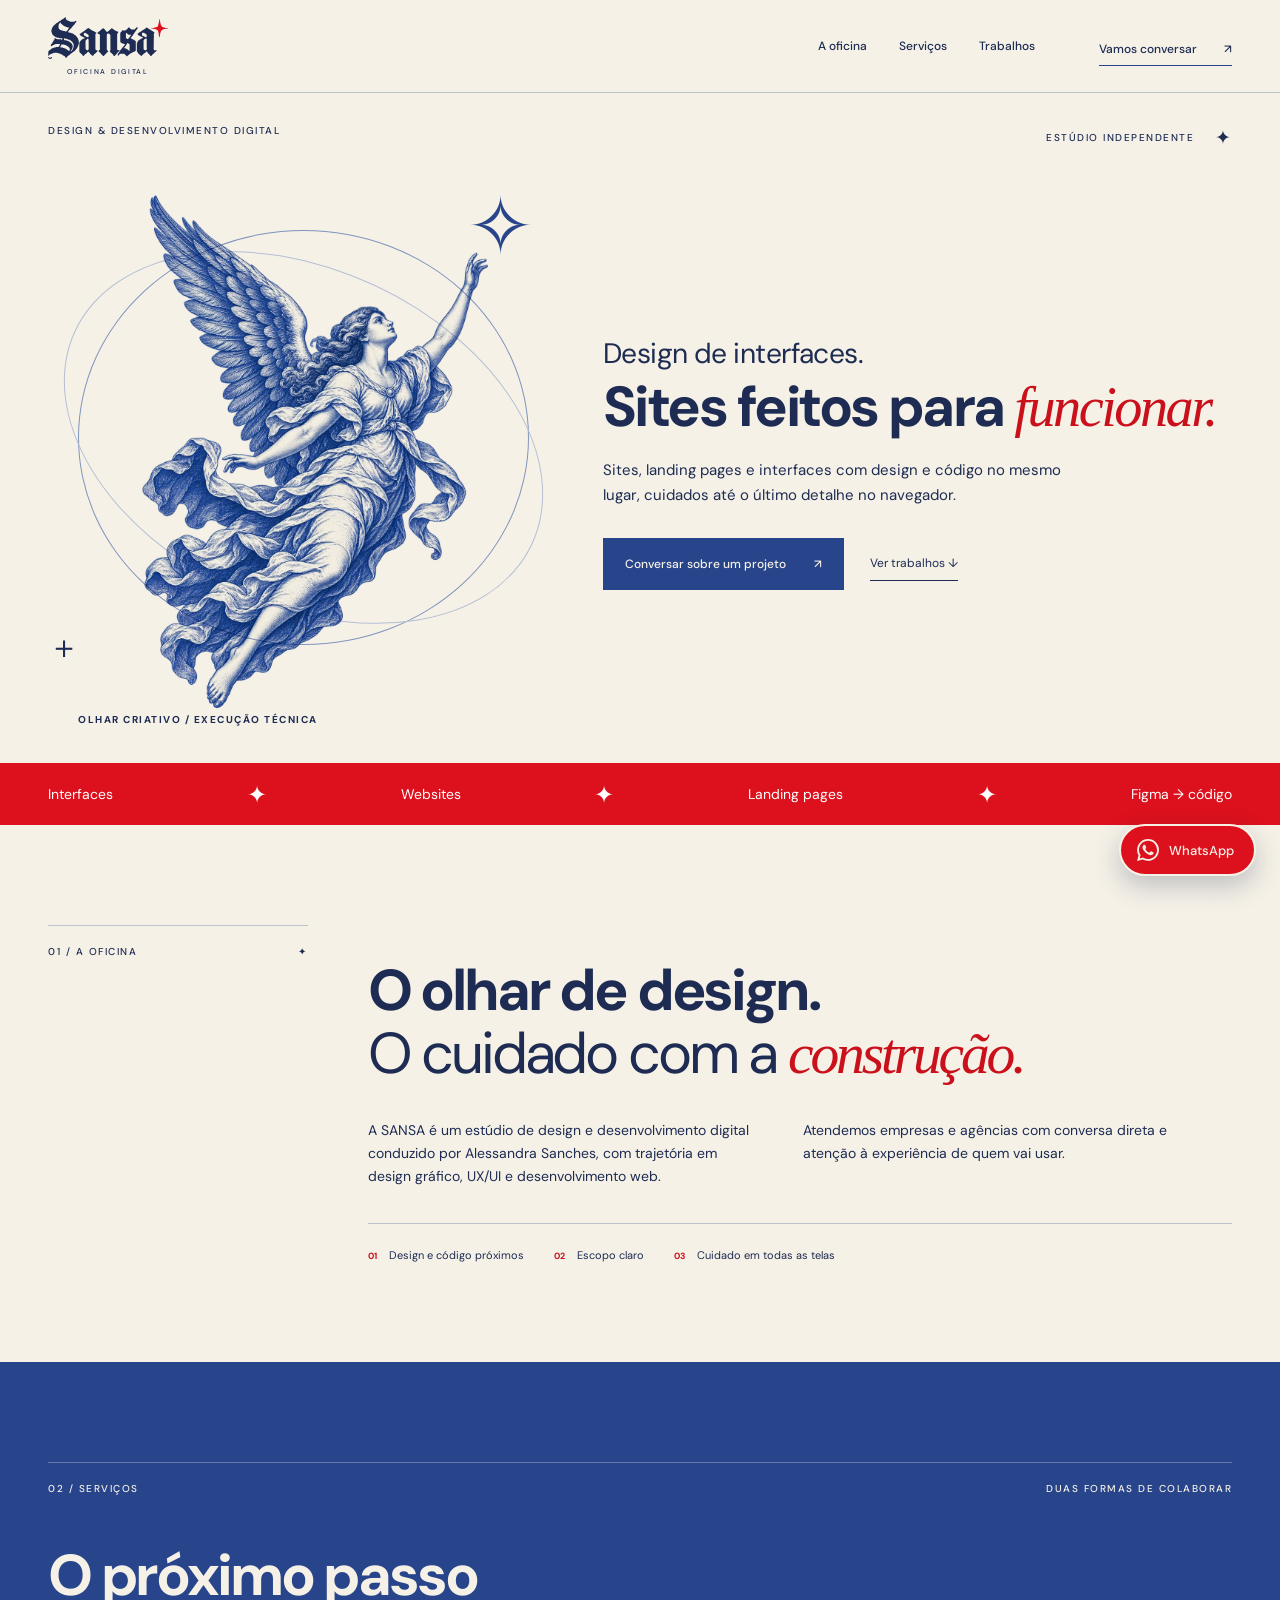
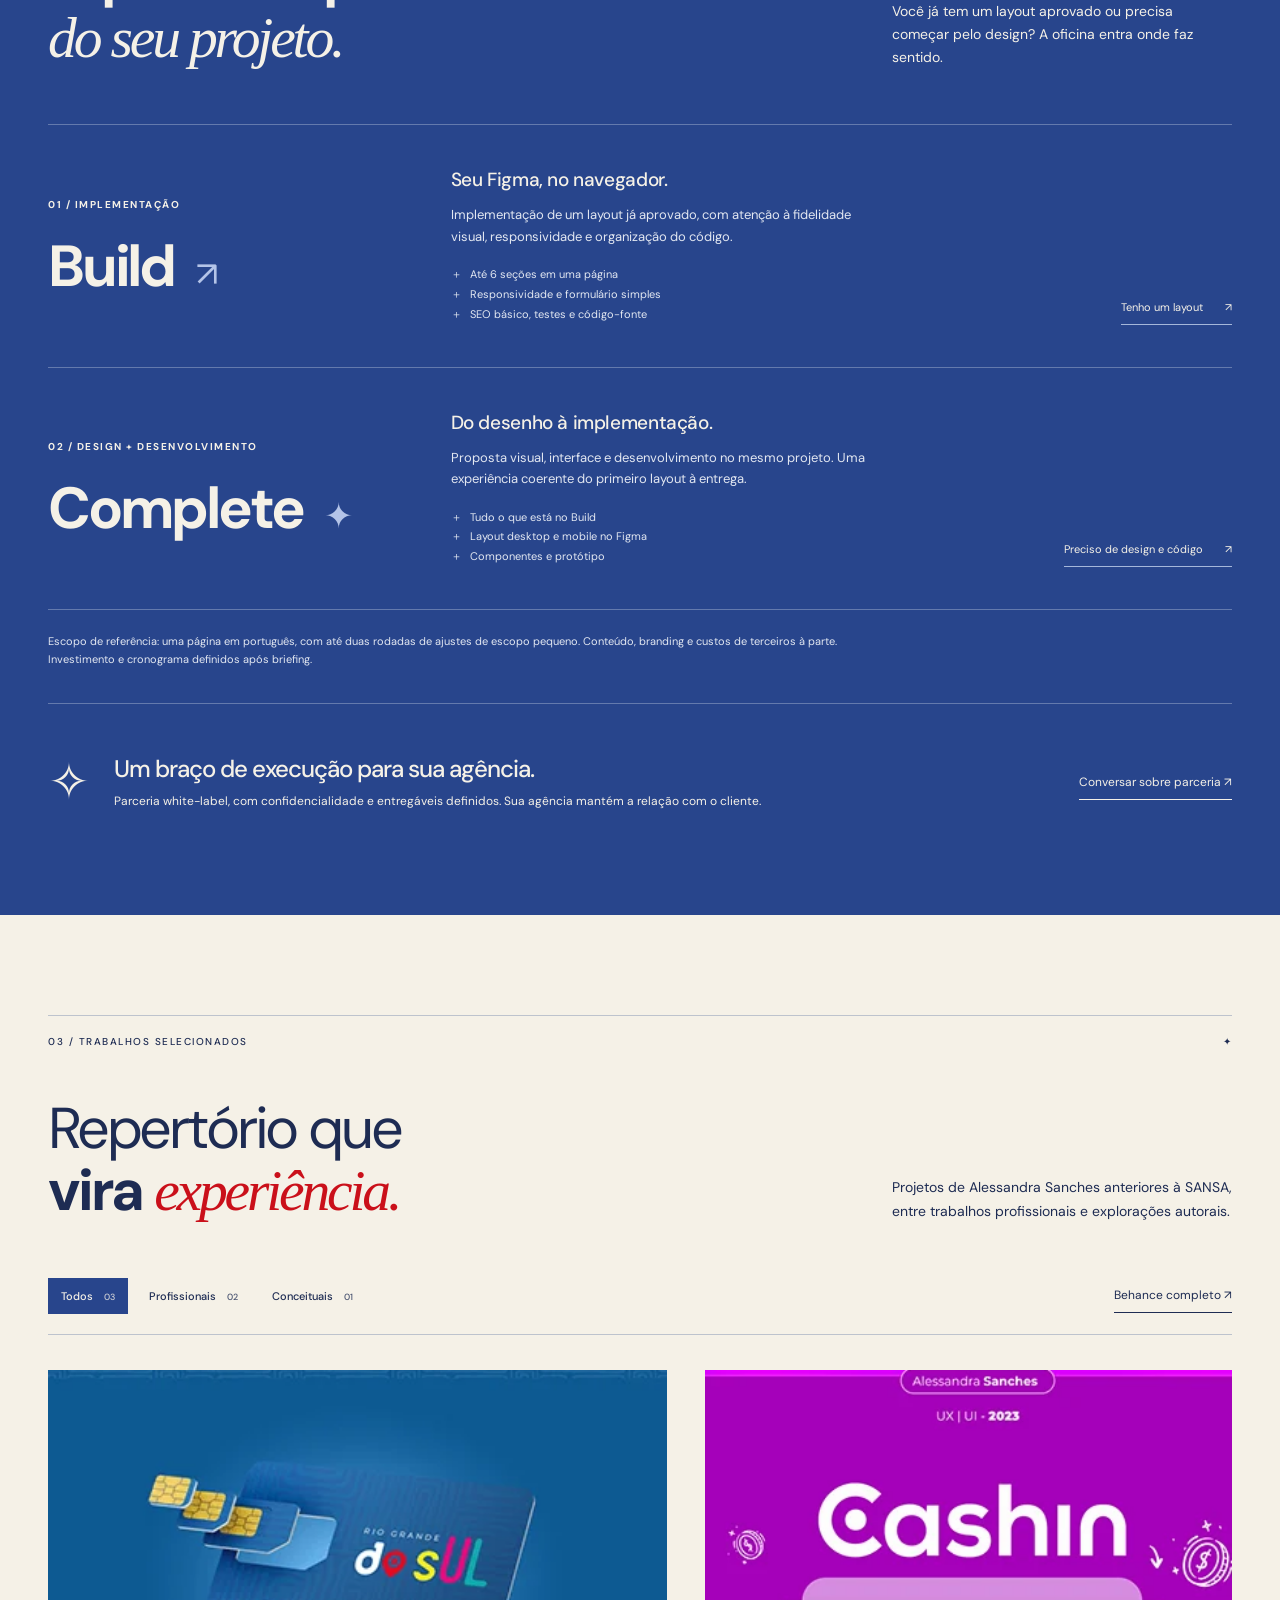
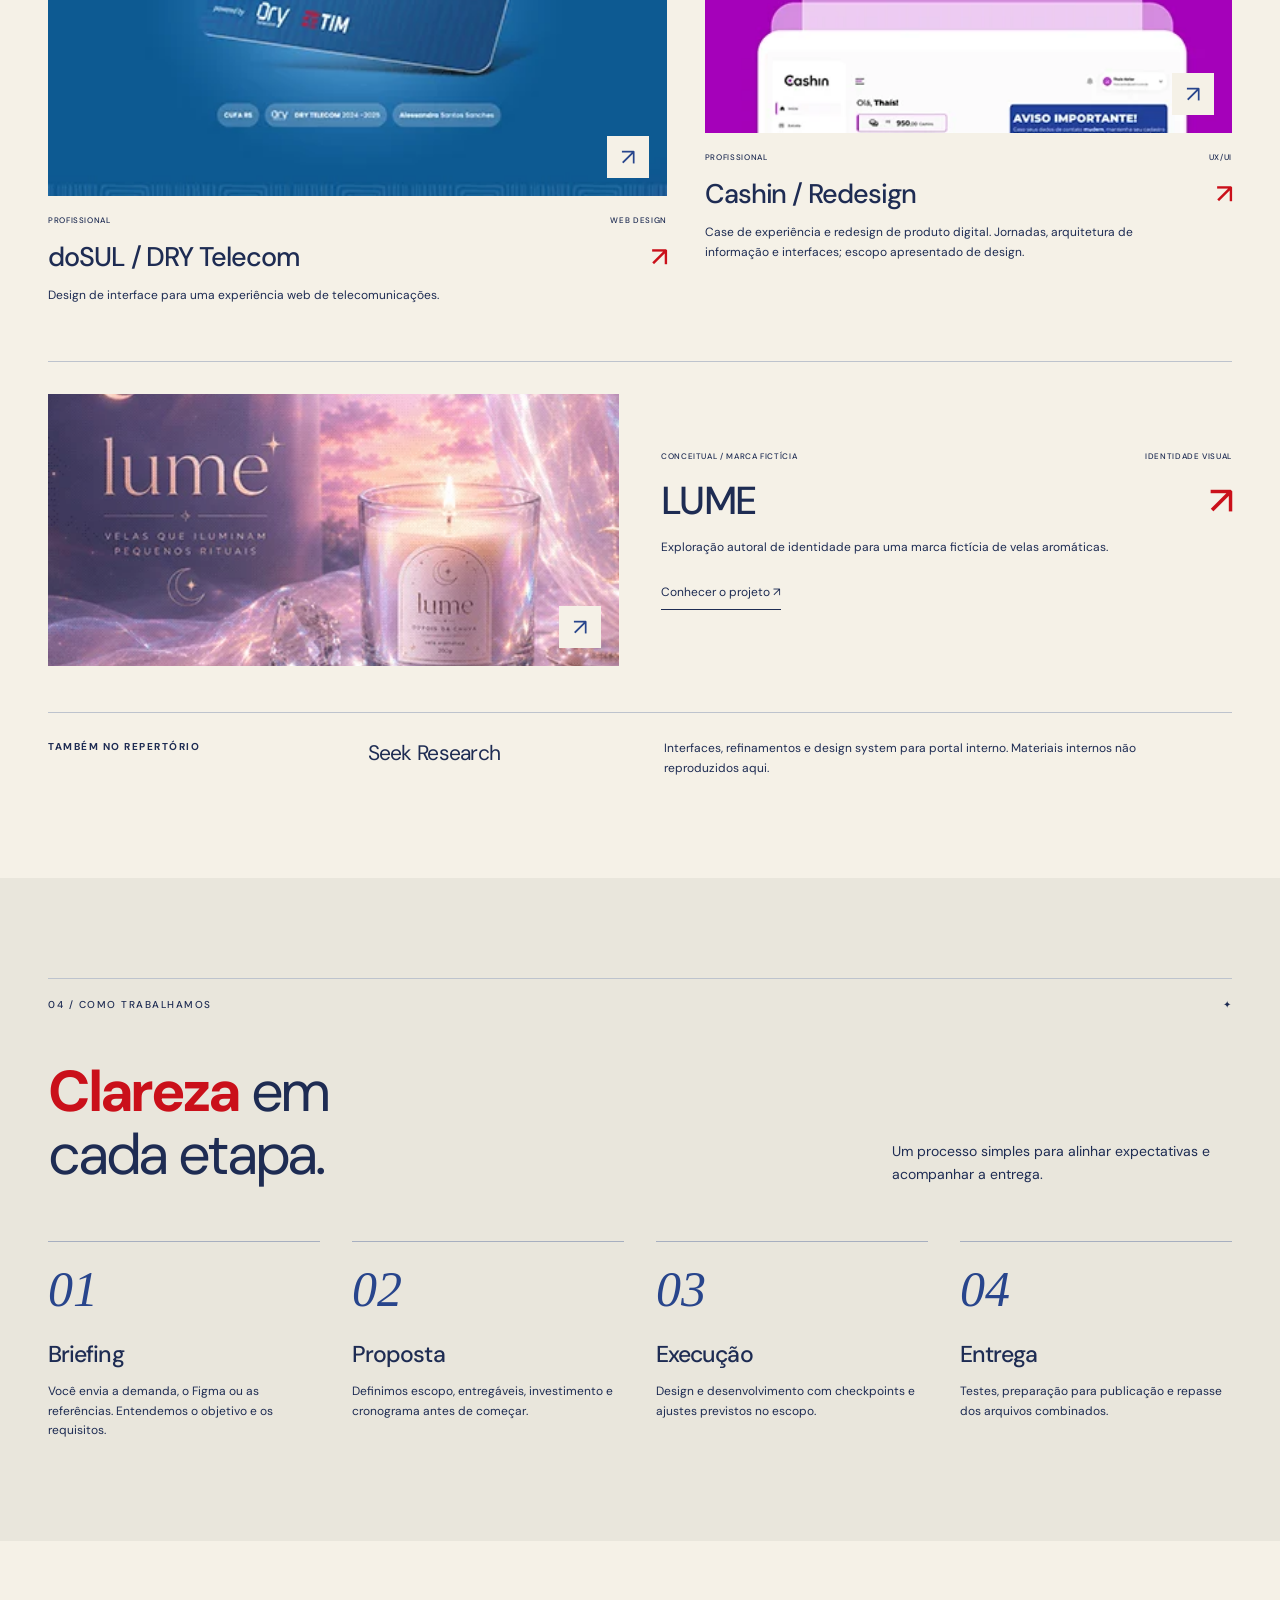
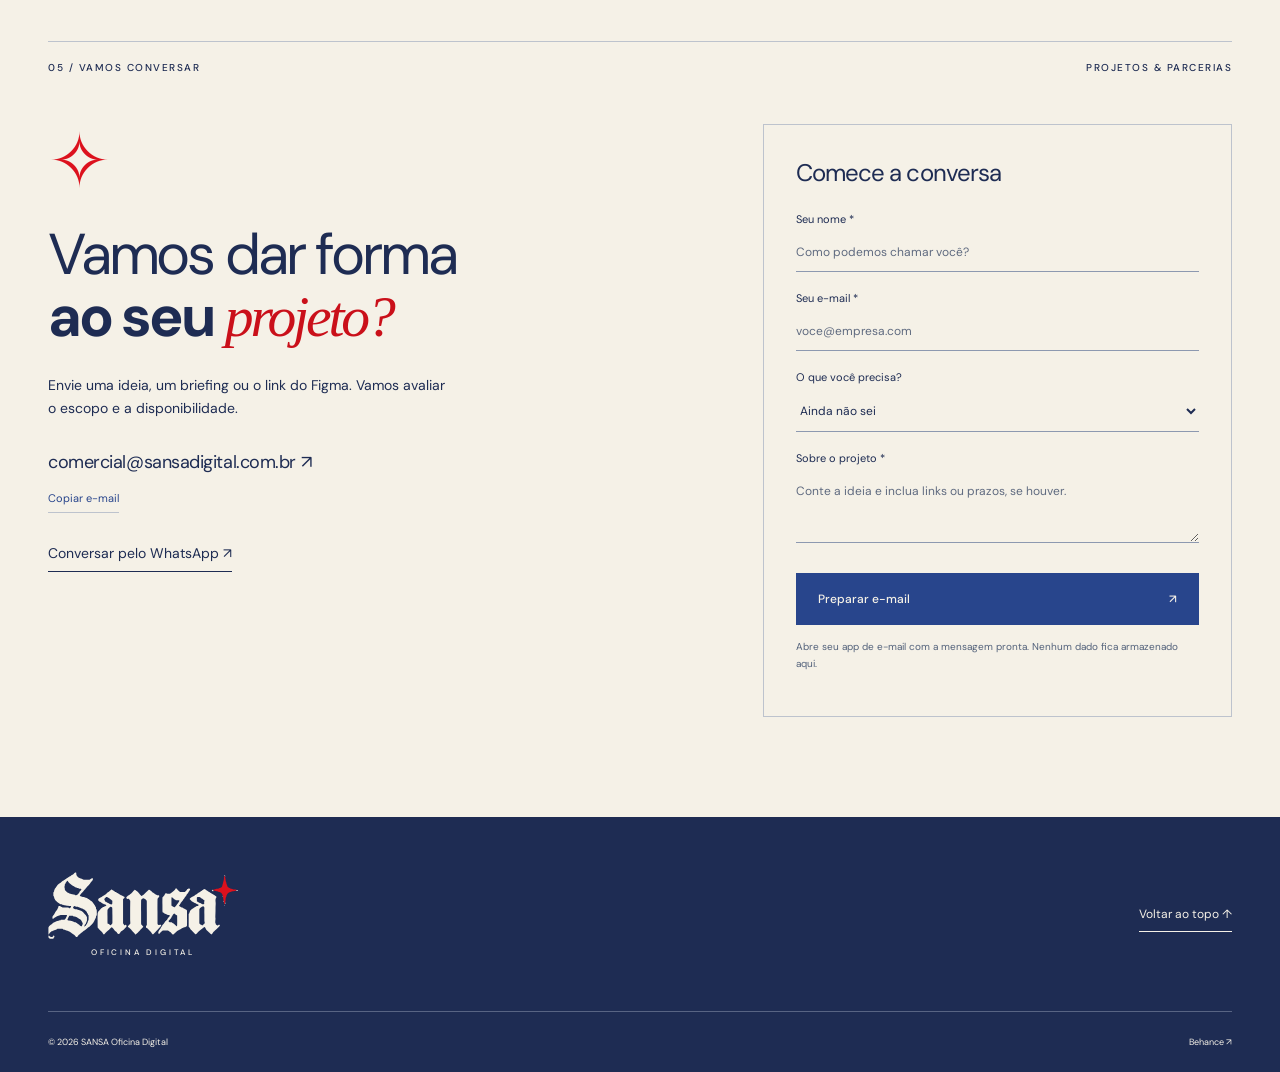
==== commit 9a77f987: "feat: add floating WhatsApp contact button Static link in the HTML (no injected script): icon-only c" ====
--- a/public/index.html
+++ b/public/index.html
@@ -11,7 +11,7 @@
 <body id="topo">
 <a class="skip" href="#conteudo">Pular para o conteúdo</a>
 <header class="header"><div class="wrap header-inner">
-<a class="brand" href="#topo" aria-label="SANSA Oficina Digital, início"><span class="brand-name"><img src="assets/sansa-wordmark.svg" alt="Sansa" width="300" height="106"></span><span class="brand-signature">OFICINA DIGITAL</span></a>
+<a class="brand" href="#topo" aria-label="SANSA Oficina Digital, início"><span class="brand-name"><img src="assets/sansa-logo.svg" alt="Sansa" width="300" height="106"></span><span class="brand-signature">OFICINA DIGITAL</span></a>
 <button class="menu-toggle" type="button" aria-controls="navigation" aria-expanded="false">Menu <span aria-hidden="true">＋</span></button>
 <nav id="navigation" aria-label="Principal"><a href="#oficina">A oficina</a><a href="#servicos">Serviços</a><a href="#trabalhos">Trabalhos</a><a class="nav-contact" href="#contato">Vamos conversar <span aria-hidden="true">↗</span></a></nav>
 </div></header>
@@ -44,6 +44,7 @@
 <form id="contact-form"><h3>Comece a conversa</h3><label for="name">Seu nome <span aria-hidden="true">*</span></label><input id="name" name="name" autocomplete="name" required maxlength="100" placeholder="Como podemos chamar você?">
 <label for="email">Seu e-mail <span aria-hidden="true">*</span></label><input id="email" name="email" type="email" autocomplete="email" required maxlength="200" placeholder="voce@empresa.com">
 <label for="service">O que você precisa?</label><select id="service" name="service"><option value="Ainda não sei">Ainda não sei</option><option>Build</option><option>Complete</option><option>Parceria white-label</option></select><label for="message">Sobre o projeto <span aria-hidden="true">*</span></label><textarea id="message" name="message" rows="3" required maxlength="3000" placeholder="Conte a ideia e inclua links ou prazos, se houver."></textarea><button class="button primary" type="submit">Preparar e-mail <span aria-hidden="true">↗</span></button><p class="form-note">Abre seu app de e-mail com a mensagem pronta. Nenhum dado fica armazenado aqui.</p><p id="form-status" role="status"></p></form></div></section>
-</main><footer class="footer"><div class="wrap footer-top"><a class="brand" href="#topo" aria-label="SANSA, voltar ao topo"><span class="brand-name"><img src="assets/sansa-wordmark-light.svg" alt="Sansa" width="300" height="106"></span><span class="brand-signature">OFICINA DIGITAL</span></a><a href="#topo" class="text-link">Voltar ao topo ↑</a></div><div class="wrap footer-bottom"><span>© <span id="year">2026</span> SANSA Oficina Digital</span><a href="https://www.behance.net/alssanches" target="_blank" rel="noopener noreferrer">Behance ↗</a></div></footer>
+</main><footer class="footer"><div class="wrap footer-top"><a class="brand" href="#topo" aria-label="SANSA, voltar ao topo"><span class="brand-name"><img src="assets/sansa-logo-light.svg" alt="Sansa" width="300" height="106"></span><span class="brand-signature">OFICINA DIGITAL</span></a><a href="#topo" class="text-link">Voltar ao topo ↑</a></div><div class="wrap footer-bottom"><span>© <span id="year">2026</span> SANSA Oficina Digital</span><a href="https://www.behance.net/alssanches" target="_blank" rel="noopener noreferrer">Behance ↗</a></div></footer>
+<a class="whatsapp-fab" href="https://wa.me/5511950292652?text=Ol%C3%A1!%20Conheci%20a%20SANSA%20pelo%20site%20e%20gostaria%20de%20conversar%20sobre%20um%20projeto." target="_blank" rel="noopener noreferrer" aria-label="Conversar com a SANSA pelo WhatsApp, abre em nova aba"><svg viewBox="0 0 24 24" width="24" height="24" aria-hidden="true" focusable="false"><path fill="currentColor" d="M17.472 14.382c-.297-.149-1.758-.867-2.03-.967-.273-.099-.471-.148-.67.15-.197.297-.767.966-.94 1.164-.173.199-.347.223-.644.075-.297-.15-1.255-.463-2.39-1.475-.883-.788-1.48-1.761-1.653-2.059-.173-.297-.018-.458.13-.606.134-.133.298-.347.446-.52.149-.174.198-.298.298-.497.099-.198.05-.371-.025-.52-.075-.149-.669-1.612-.916-2.207-.242-.579-.487-.5-.669-.51-.173-.008-.371-.01-.57-.01-.198 0-.52.074-.792.372-.272.297-1.04 1.016-1.04 2.479 0 1.462 1.065 2.875 1.213 3.074.149.198 2.096 3.2 5.077 4.487.709.306 1.262.489 1.694.625.712.227 1.36.195 1.871.118.571-.085 1.758-.719 2.006-1.413.248-.694.248-1.289.173-1.413-.074-.124-.272-.198-.57-.347m-5.421 7.403h-.004a9.87 9.87 0 01-5.031-1.378l-.361-.214-3.741.982.998-3.648-.235-.374a9.86 9.86 0 01-1.51-5.26c.001-5.45 4.436-9.884 9.888-9.884 2.64 0 5.122 1.03 6.988 2.898a9.825 9.825 0 012.893 6.994c-.003 5.45-4.437 9.884-9.885 9.884m8.413-18.297A11.815 11.815 0 0012.05 0C5.495 0 .16 5.335.157 11.892c0 2.096.547 4.142 1.588 5.945L.057 24l6.305-1.654a11.882 11.882 0 005.683 1.448h.005c6.554 0 11.89-5.335 11.893-11.893a11.821 11.821 0 00-3.48-8.413Z"/></svg><span>WhatsApp</span></a>
 
 </body></html>
--- a/public/styles.css
+++ b/public/styles.css
@@ -35,5 +35,9 @@
 .project h3 a span{color:var(--red-text)}
 .footer .brand-name{width:190px;font-size:inherit}
 .contact-whatsapp{display:table;margin-top:22px;font-size:14px}
+.whatsapp-fab{position:fixed;right:24px;bottom:calc(24px + env(safe-area-inset-bottom,0px));z-index:90;display:inline-flex;align-items:center;gap:10px;min-height:52px;padding:0 20px 0 16px;border:2px solid var(--paper);border-radius:999px;background:var(--red);color:var(--paper);font-size:13px;font-weight:500;box-shadow:0 10px 26px rgba(30,44,83,.25);transition:background .2s,transform .2s}
+.whatsapp-fab:hover{background:var(--night);transform:translateY(-2px)}
+.whatsapp-fab svg{width:22px;height:22px;flex:none}
+@media(max-width:560px){.whatsapp-fab{right:16px;bottom:calc(16px + env(safe-area-inset-bottom,0px));width:56px;height:56px;padding:0;justify-content:center}.whatsapp-fab span{position:absolute;width:1px;height:1px;overflow:hidden;clip:rect(0,0,0,0)}}
 @media(max-width:800px){.brand-name{width:104px}.hero h1{font-size:40px}}
 @media(max-width:560px){.hero-art{margin-bottom:12px}.hero h1{font-size:clamp(36px,10.5vw,44px)}.footer .brand-name{width:165px}}
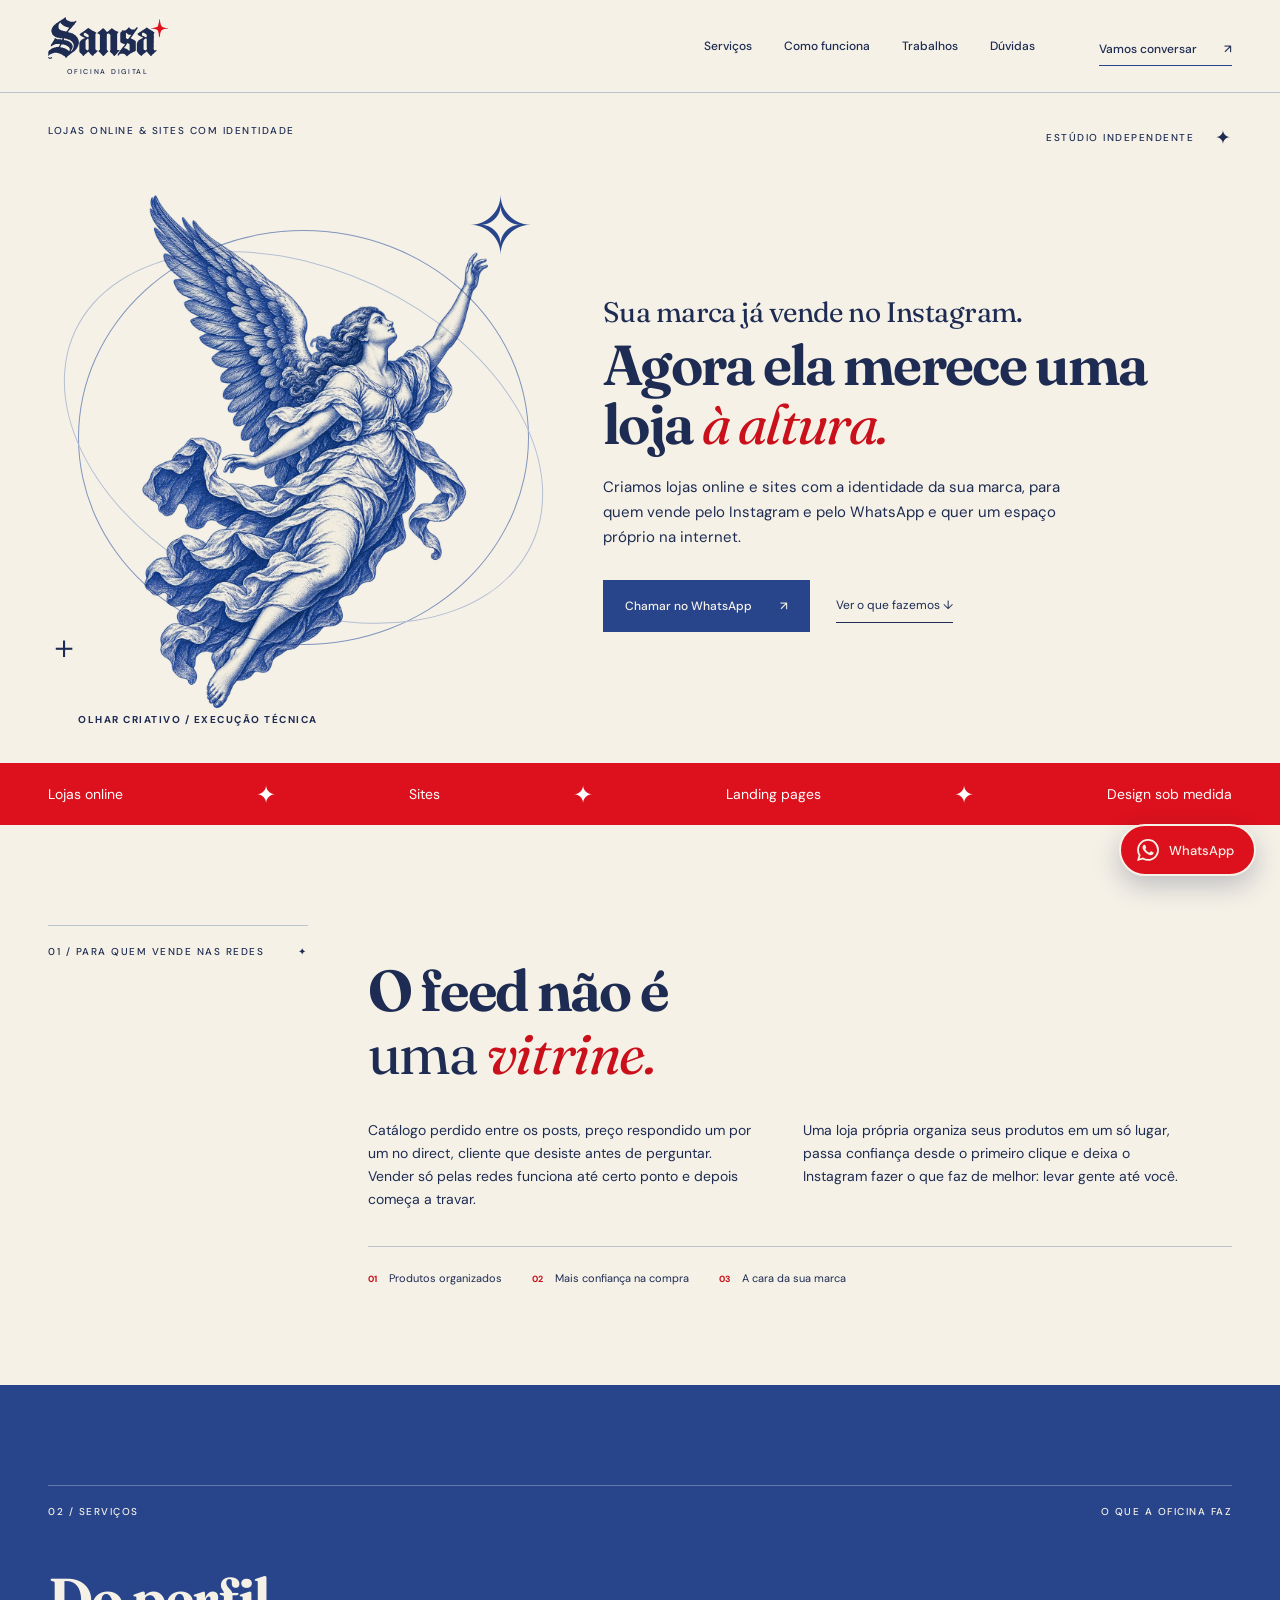
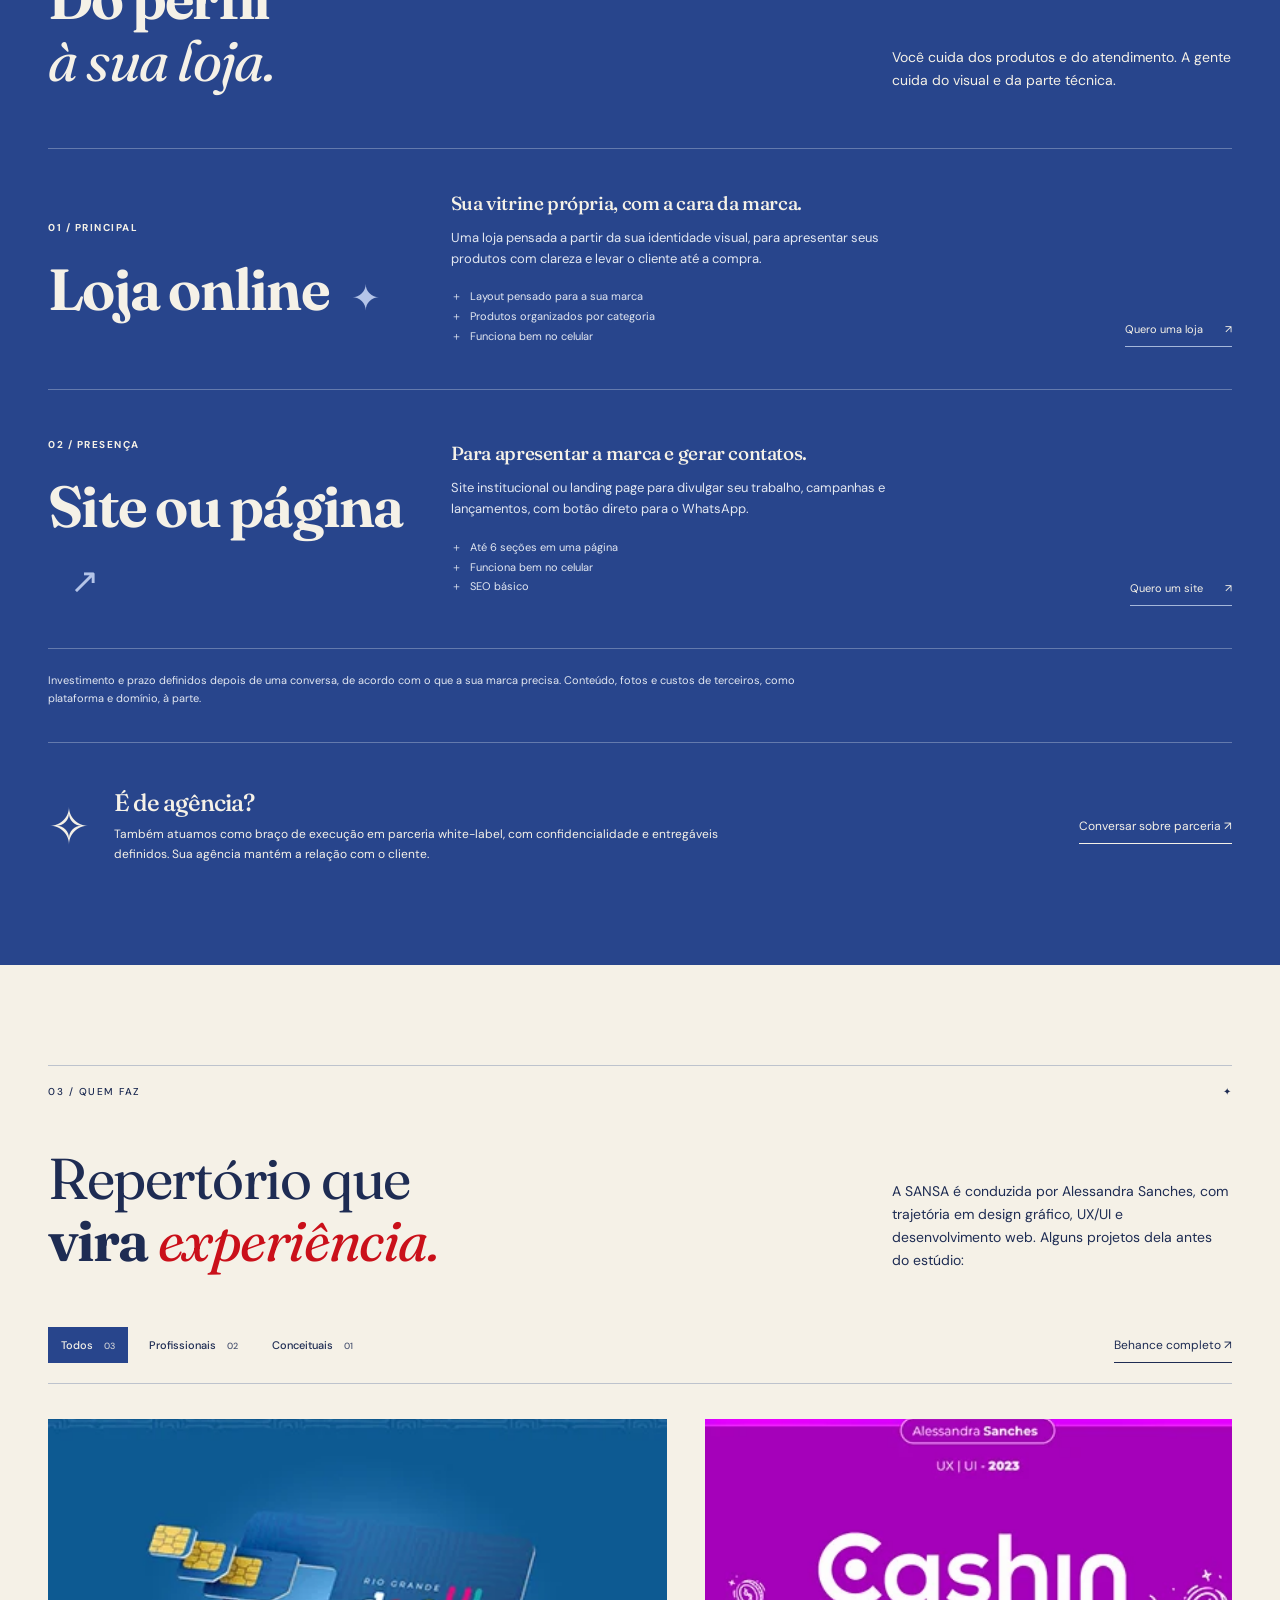
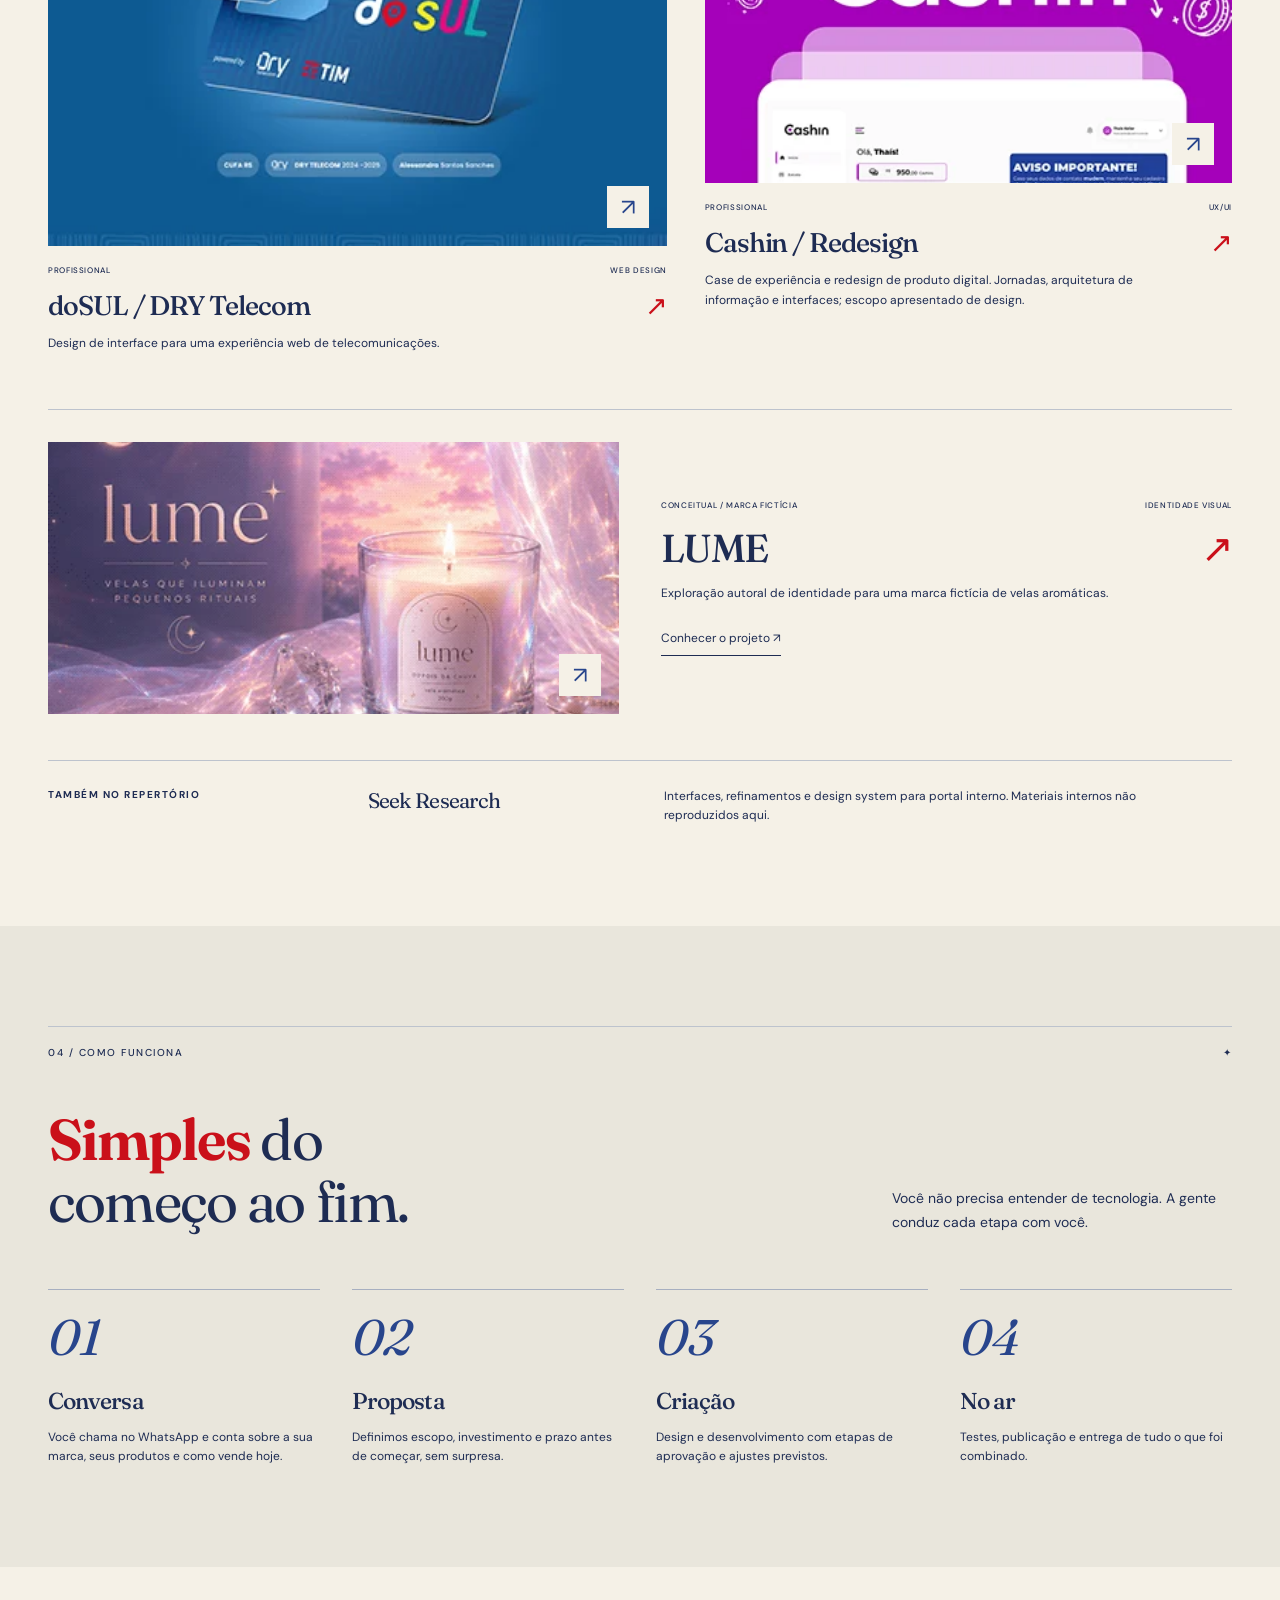
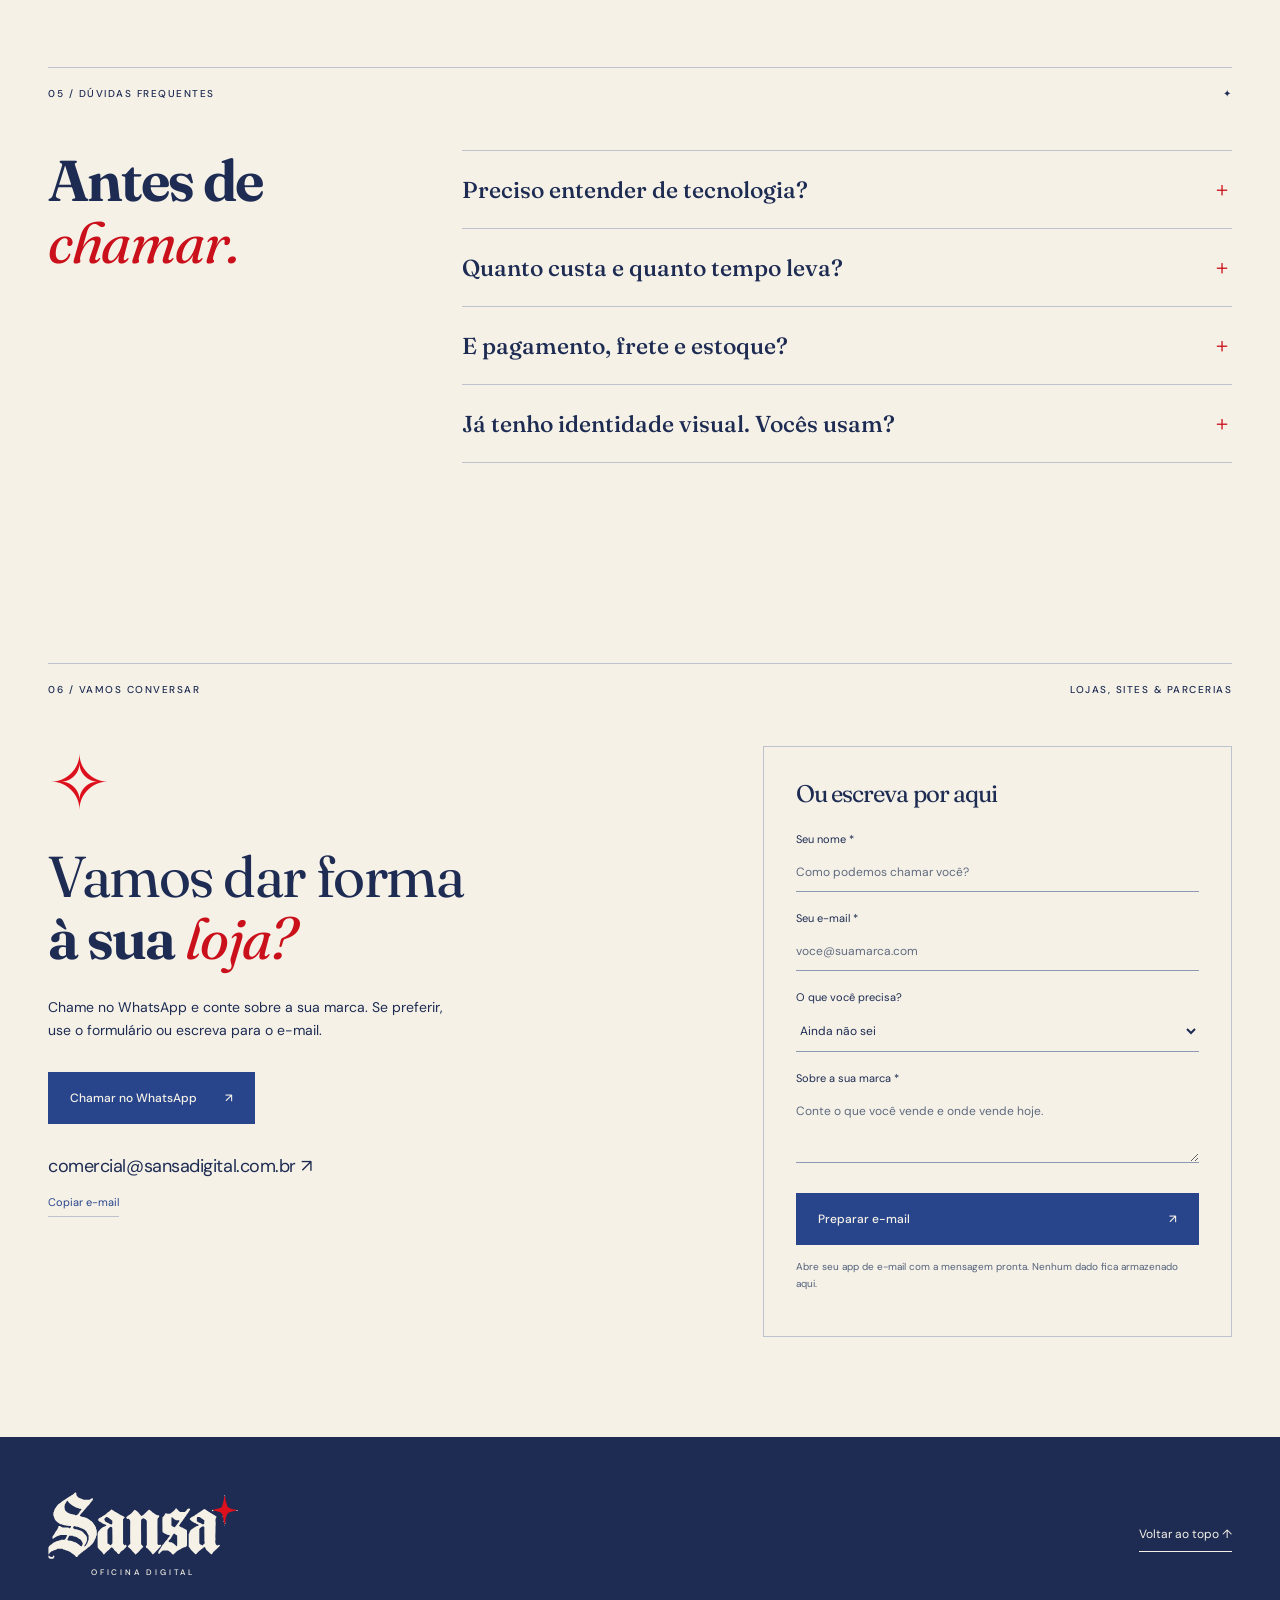
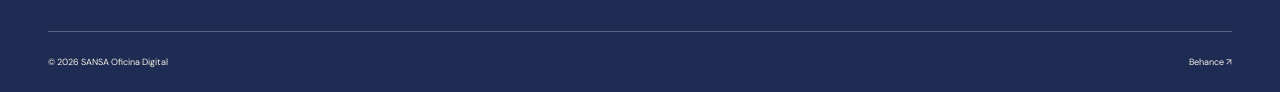
==== commit 4c5f951c: "feat: refocus site on small businesses selling on social media - Rewrite copy for brands that sell o" ====
--- a/public/index.html
+++ b/public/index.html
@@ -2,48 +2,54 @@
 <html lang="pt-BR">
 <head>
 <meta charset="utf-8"><meta name="viewport" content="width=device-width,initial-scale=1">
-<title>SANSA Oficina Digital — Design de interfaces e desenvolvimento</title>
-<meta name="description" content="Estúdio de design de interfaces, sites e landing pages. Do Figma à implementação, com SANSA Build e Complete. Parceria white-label para agências.">
+<title>SANSA Oficina Digital — Lojas online e sites com a cara da sua marca</title>
+<meta name="description" content="Lojas online e sites com a identidade da sua marca, para quem vende pelo Instagram e pelo WhatsApp. Estúdio de design e desenvolvimento.">
 <meta name="theme-color" content="#F5F1E7"><meta name="robots" content="index,follow"><link rel="canonical" href="https://sansadigital.com.br/"><meta property="og:url" content="https://sansadigital.com.br/">
-<meta property="og:title" content="SANSA Oficina Digital"><meta property="og:description" content="Design de interfaces, sites e landing pages. Do design à implementação."><meta property="og:type" content="website"><meta property="og:locale" content="pt_BR">
-<link rel="icon" href="assets/favicon.svg" type="image/svg+xml"><link rel="preload" href="assets/sans-bold.woff" as="font" type="font/woff" crossorigin><link rel="stylesheet" href="styles.css"><script defer src="app.js"></script>
+<meta property="og:title" content="SANSA Oficina Digital"><meta property="og:description" content="Lojas online e sites com a identidade da sua marca, para quem vende pelo Instagram e pelo WhatsApp."><meta property="og:type" content="website"><meta property="og:locale" content="pt_BR">
+<link rel="icon" href="assets/favicon.svg" type="image/svg+xml"><link rel="preload" href="assets/fraunces.woff2" as="font" type="font/woff2" crossorigin><link rel="stylesheet" href="styles.css"><script defer src="app.js"></script>
 </head>
 <body id="topo">
 <a class="skip" href="#conteudo">Pular para o conteúdo</a>
 <header class="header"><div class="wrap header-inner">
 <a class="brand" href="#topo" aria-label="SANSA Oficina Digital, início"><span class="brand-name"><img src="assets/sansa-logo.svg" alt="Sansa" width="300" height="106"></span><span class="brand-signature">OFICINA DIGITAL</span></a>
 <button class="menu-toggle" type="button" aria-controls="navigation" aria-expanded="false">Menu <span aria-hidden="true">＋</span></button>
-<nav id="navigation" aria-label="Principal"><a href="#oficina">A oficina</a><a href="#servicos">Serviços</a><a href="#trabalhos">Trabalhos</a><a class="nav-contact" href="#contato">Vamos conversar <span aria-hidden="true">↗</span></a></nav>
+<nav id="navigation" aria-label="Principal"><a href="#servicos">Serviços</a><a href="#processo">Como funciona</a><a href="#trabalhos">Trabalhos</a><a href="#duvidas">Dúvidas</a><a class="nav-contact" href="#contato">Vamos conversar <span aria-hidden="true">↗</span></a></nav>
 </div></header>
 <main id="conteudo">
 <section class="hero wrap" aria-labelledby="hero-title">
-<div class="hero-top micro"><span>DESIGN & DESENVOLVIMENTO DIGITAL</span><span>ESTÚDIO INDEPENDENTE <span class="spark" aria-hidden="true">✦</span></span></div>
+<div class="hero-top micro"><span>LOJAS ONLINE & SITES COM IDENTIDADE</span><span>ESTÚDIO INDEPENDENTE <span class="spark" aria-hidden="true">✦</span></span></div>
 <div class="hero-grid">
 <div class="hero-art" aria-hidden="true"><div class="art-orbit"></div><span class="art-star">✧</span><img src="assets/angel.webp" width="1000" height="1500" alt="" fetchpriority="high"><span class="art-caption micro">OLHAR CRIATIVO / EXECUÇÃO TÉCNICA</span><span class="art-cross">＋</span></div>
 <div class="hero-copy">
-<h1 id="hero-title"><span class="headline-light">Design de interfaces.</span><br><strong>Sites feitos para <em>funcionar.</em></strong></h1><p>Sites, landing pages e interfaces com design e código no mesmo lugar, cuidados até o último detalhe no navegador.</p>
-<div class="hero-actions"><a class="button primary" href="#contato">Conversar sobre um projeto <span aria-hidden="true">↗</span></a><a class="text-link" href="#trabalhos">Ver trabalhos <span aria-hidden="true">↓</span></a></div>
+<h1 id="hero-title"><span class="headline-light">Sua marca já vende no Instagram.</span><br><strong>Agora ela merece uma loja <em>à altura.</em></strong></h1><p>Criamos lojas online e sites com a identidade da sua marca, para quem vende pelo Instagram e pelo WhatsApp e quer um espaço próprio na internet.</p>
+<div class="hero-actions"><a class="button primary" href="https://wa.me/5511950292652?text=Ol%C3%A1!%20Conheci%20a%20SANSA%20pelo%20site%20e%20gostaria%20de%20conversar%20sobre%20um%20projeto." target="_blank" rel="noopener noreferrer">Chamar no WhatsApp <span aria-hidden="true">↗</span></a><a class="text-link" href="#servicos">Ver o que fazemos <span aria-hidden="true">↓</span></a></div>
 </div></div>
 </section>
-<div class="discipline-band" aria-label="Especialidades"><div class="wrap"><span>Interfaces</span><b aria-hidden="true">✦</b><span>Websites</span><b aria-hidden="true">✦</b><span>Landing pages</span><b aria-hidden="true">✦</b><span>Figma → código</span></div></div>
-<section class="section wrap about" id="oficina" aria-labelledby="about-title"><div class="section-label micro"><span>01 / A OFICINA</span><span aria-hidden="true">✦</span></div><div class="about-main"><h2 id="about-title"><strong>O olhar de design.</strong><br>O cuidado com a <em>construção.</em></h2><div class="about-columns"><p>A SANSA é um estúdio de design e desenvolvimento digital conduzido por Alessandra Sanches, com trajetória em design gráfico, UX/UI e desenvolvimento web.</p><p>Atendemos empresas e agências com conversa direta e atenção à experiência de quem vai usar.</p></div><div class="values"><span><b>01</b> Design e código próximos</span><span><b>02</b> Escopo claro</span><span><b>03</b> Cuidado em todas as telas</span></div></div></section>
-<section class="services section" id="servicos" aria-labelledby="services-title"><div class="wrap"><div class="section-label micro"><span>02 / SERVIÇOS</span><span>DUAS FORMAS DE COLABORAR</span></div><div class="section-heading"><h2 id="services-title"><strong>O próximo passo</strong><br><em>do seu projeto.</em></h2><p>Você já tem um layout aprovado ou precisa começar pelo design? A oficina entra onde faz sentido.</p></div>
+<div class="discipline-band" aria-label="Especialidades"><div class="wrap"><span>Lojas online</span><b aria-hidden="true">✦</b><span>Sites</span><b aria-hidden="true">✦</b><span>Landing pages</span><b aria-hidden="true">✦</b><span>Design sob medida</span></div></div>
+<section class="section wrap about" id="oficina" aria-labelledby="about-title"><div class="section-label micro"><span>01 / PARA QUEM VENDE NAS REDES</span><span aria-hidden="true">✦</span></div><div class="about-main"><h2 id="about-title"><strong>O feed não é</strong><br>uma <em>vitrine.</em></h2><div class="about-columns"><p>Catálogo perdido entre os posts, preço respondido um por um no direct, cliente que desiste antes de perguntar. Vender só pelas redes funciona até certo ponto e depois começa a travar.</p><p>Uma loja própria organiza seus produtos em um só lugar, passa confiança desde o primeiro clique e deixa o Instagram fazer o que faz de melhor: levar gente até você.</p></div><div class="values"><span><b>01</b> Produtos organizados</span><span><b>02</b> Mais confiança na compra</span><span><b>03</b> A cara da sua marca</span></div></div></section>
+<section class="services section" id="servicos" aria-labelledby="services-title"><div class="wrap"><div class="section-label micro"><span>02 / SERVIÇOS</span><span>O QUE A OFICINA FAZ</span></div><div class="section-heading"><h2 id="services-title"><strong>Do perfil</strong><br><em>à sua loja.</em></h2><p>Você cuida dos produtos e do atendimento. A gente cuida do visual e da parte técnica.</p></div>
 <div class="service-list">
-<article class="service"><div class="service-name"><span class="micro">01 / IMPLEMENTAÇÃO</span><h3>Build<span aria-hidden="true">↗</span></h3></div><div class="service-detail"><h4>Seu Figma, no navegador.</h4><p>Implementação de um layout já aprovado, com atenção à fidelidade visual, responsividade e organização do código.</p><ul><li>Até 6 seções em uma página</li><li>Responsividade e formulário simples</li><li>SEO básico, testes e código-fonte</li></ul></div><a class="service-cta" href="#contato" data-service="Build">Tenho um layout <span aria-hidden="true">↗</span></a></article>
-<article class="service"><div class="service-name"><span class="micro">02 / DESIGN + DESENVOLVIMENTO</span><h3>Complete<span aria-hidden="true">✦</span></h3></div><div class="service-detail"><h4>Do desenho à implementação.</h4><p>Proposta visual, interface e desenvolvimento no mesmo projeto. Uma experiência coerente do primeiro layout à entrega.</p><ul><li>Tudo o que está no Build</li><li>Layout desktop e mobile no Figma</li><li>Componentes e protótipo</li></ul></div><a class="service-cta" href="#contato" data-service="Complete">Preciso de design e código <span aria-hidden="true">↗</span></a></article>
-</div><p class="service-note">Escopo de referência: uma página em português, com até duas rodadas de ajustes de escopo pequeno. Conteúdo, branding e custos de terceiros à parte. Investimento e cronograma definidos após briefing.</p><div class="white-label"><span class="spark" aria-hidden="true">✧</span><div><h3>Um braço de execução para sua agência.</h3><p>Parceria white-label, com confidencialidade e entregáveis definidos. Sua agência mantém a relação com o cliente.</p></div><a class="text-link" href="#contato" data-service="Parceria white-label">Conversar sobre parceria ↗</a></div></div></section>
-<section class="section wrap work" id="trabalhos" aria-labelledby="work-title"><div class="section-label micro"><span>03 / TRABALHOS SELECIONADOS</span><span aria-hidden="true">✦</span></div><div class="section-heading"><h2 id="work-title">Repertório que<br><strong>vira</strong> <em>experiência.</em></h2><p>Projetos de Alessandra Sanches anteriores à SANSA, entre trabalhos profissionais e explorações autorais.</p></div>
+<article class="service"><div class="service-name"><span class="micro">01 / PRINCIPAL</span><h3>Loja online<span aria-hidden="true">✦</span></h3></div><div class="service-detail"><h4>Sua vitrine própria, com a cara da marca.</h4><p>Uma loja pensada a partir da sua identidade visual, para apresentar seus produtos com clareza e levar o cliente até a compra.</p><ul><li>Layout pensado para a sua marca</li><li>Produtos organizados por categoria</li><li>Funciona bem no celular</li></ul></div><a class="service-cta" href="#contato" data-service="Loja online">Quero uma loja <span aria-hidden="true">↗</span></a></article>
+<article class="service"><div class="service-name"><span class="micro">02 / PRESENÇA</span><h3>Site ou página<span aria-hidden="true">↗</span></h3></div><div class="service-detail"><h4>Para apresentar a marca e gerar contatos.</h4><p>Site institucional ou landing page para divulgar seu trabalho, campanhas e lançamentos, com botão direto para o WhatsApp.</p><ul><li>Até 6 seções em uma página</li><li>Funciona bem no celular</li><li>SEO básico</li></ul></div><a class="service-cta" href="#contato" data-service="Site ou landing page">Quero um site <span aria-hidden="true">↗</span></a></article>
+</div><p class="service-note">Investimento e prazo definidos depois de uma conversa, de acordo com o que a sua marca precisa. Conteúdo, fotos e custos de terceiros, como plataforma e domínio, à parte.</p><div class="white-label"><span class="spark" aria-hidden="true">✧</span><div><h3>É de agência?</h3><p>Também atuamos como braço de execução em parceria white-label, com confidencialidade e entregáveis definidos. Sua agência mantém a relação com o cliente.</p></div><a class="text-link" href="#contato" data-service="Parceria white-label">Conversar sobre parceria ↗</a></div></div></section>
+<section class="section wrap work" id="trabalhos" aria-labelledby="work-title"><div class="section-label micro"><span>03 / QUEM FAZ</span><span aria-hidden="true">✦</span></div><div class="section-heading"><h2 id="work-title">Repertório que<br><strong>vira</strong> <em>experiência.</em></h2><p>A SANSA é conduzida por Alessandra Sanches, com trajetória em design gráfico, UX/UI e desenvolvimento web. Alguns projetos dela antes do estúdio:</p></div>
 <div class="work-toolbar"><div class="filters" role="group" aria-label="Filtrar trabalhos"><button type="button" aria-pressed="true" data-filter="all">Todos <span>03</span></button><button type="button" aria-pressed="false" data-filter="professional">Profissionais <span>02</span></button><button type="button" aria-pressed="false" data-filter="concept">Conceituais <span>01</span></button></div><a class="text-link" href="https://www.behance.net/alssanches" target="_blank" rel="noopener noreferrer">Behance completo ↗</a></div><p class="sr-only" id="filter-status" aria-live="polite">3 projetos apresentados</p>
 <div class="work-grid">
 <article class="project" data-category="professional"><a class="project-image" href="https://www.behance.net/gallery/219305677/Operadora-doSUL-DRY-TELECOM" target="_blank" rel="noopener noreferrer" aria-label="Ver case doSUL / DRY Telecom no Behance, abre em nova aba"><img src="assets/dosul.webp" width="404" height="316" loading="lazy" decoding="async" alt="Capa do projeto de interface da operadora doSUL, com composição rosa e mockup de website"><span class="project-arrow" aria-hidden="true">↗</span></a><div class="project-meta micro"><span>PROFISSIONAL</span><span>WEB DESIGN</span></div><h3><a href="https://www.behance.net/gallery/219305677/Operadora-doSUL-DRY-TELECOM" target="_blank" rel="noopener noreferrer">doSUL / DRY Telecom <span aria-hidden="true">↗</span></a></h3><p>Design de interface para uma experiência web de telecomunicações.</p></article>
 <article class="project" data-category="professional"><a class="project-image" href="https://www.behance.net/gallery/182758311/CASHIN-REDESIGN-UX-UI-CASE" target="_blank" rel="noopener noreferrer" aria-label="Ver case Cashin Redesign no Behance, abre em nova aba"><img src="assets/cashin.webp" width="404" height="316" loading="lazy" decoding="async" alt="Capa Cashin Redesign com telas de aplicativo financeiro sobre fundo azul"><span class="project-arrow" aria-hidden="true">↗</span></a><div class="project-meta micro"><span>PROFISSIONAL</span><span>UX/UI</span></div><h3><a href="https://www.behance.net/gallery/182758311/CASHIN-REDESIGN-UX-UI-CASE" target="_blank" rel="noopener noreferrer">Cashin / Redesign <span aria-hidden="true">↗</span></a></h3><p>Case de experiência e redesign de produto digital. Jornadas, arquitetura de informação e interfaces; escopo apresentado de design.</p></article>
 <article class="project concept" data-category="concept"><a class="project-image" href="https://www.behance.net/gallery/254469539/LUME-Velas-aromaticas" target="_blank" rel="noopener noreferrer" aria-label="Ver projeto conceitual LUME no Behance, abre em nova aba"><img src="assets/lume.webp" width="404" height="316" loading="lazy" decoding="async" alt="Identidade visual LUME em rosa, com lettering ornamental e estrelas"><span class="project-arrow" aria-hidden="true">↗</span></a><div class="concept-copy"><div class="project-meta micro"><span>CONCEITUAL / MARCA FICTÍCIA</span><span>IDENTIDADE VISUAL</span></div><h3><a href="https://www.behance.net/gallery/254469539/LUME-Velas-aromaticas" target="_blank" rel="noopener noreferrer">LUME <span aria-hidden="true">↗</span></a></h3><p>Exploração autoral de identidade para uma marca fictícia de velas aromáticas.</p><a class="text-link" href="https://www.behance.net/gallery/254469539/LUME-Velas-aromaticas" target="_blank" rel="noopener noreferrer">Conhecer o projeto ↗</a></div></article>
 </div><div class="experience-note"><span class="micro">TAMBÉM NO REPERTÓRIO</span><h3>Seek Research</h3><p>Interfaces, refinamentos e design system para portal interno. Materiais internos não reproduzidos aqui.</p></div></section>
-<section class="section process" id="processo" aria-labelledby="process-title"><div class="wrap"><div class="section-label micro"><span>04 / COMO TRABALHAMOS</span><span aria-hidden="true">✦</span></div><div class="section-heading"><h2 id="process-title"><strong class="red-accent">Clareza</strong> em<br>cada etapa.</h2><p>Um processo simples para alinhar expectativas e acompanhar a entrega.</p></div><ol class="process-grid"><li><span class="step">01</span><h3>Briefing</h3><p>Você envia a demanda, o Figma ou as referências. Entendemos o objetivo e os requisitos.</p></li><li><span class="step">02</span><h3>Proposta</h3><p>Definimos escopo, entregáveis, investimento e cronograma antes de começar.</p></li><li><span class="step">03</span><h3>Execução</h3><p>Design e desenvolvimento com checkpoints e ajustes previstos no escopo.</p></li><li><span class="step">04</span><h3>Entrega</h3><p>Testes, preparação para publicação e repasse dos arquivos combinados.</p></li></ol></div></section>
-<section class="section contact wrap" id="contato" aria-labelledby="contact-title"><div class="section-label micro"><span>05 / VAMOS CONVERSAR</span><span>PROJETOS & PARCERIAS</span></div><div class="contact-grid"><div><span class="contact-star" aria-hidden="true">✧</span><h2 id="contact-title">Vamos dar forma<br><strong>ao seu</strong> <em>projeto?</em></h2><p>Envie uma ideia, um briefing ou o link do Figma. Vamos avaliar o escopo e a disponibilidade.</p><a class="contact-email" href="mailto:comercial@sansadigital.com.br">comercial@sansadigital.com.br ↗</a><button class="copy-email" type="button">Copiar e-mail</button><span class="copy-status" role="status"></span><a class="contact-whatsapp text-link" href="https://wa.me/5511950292652?text=Ol%C3%A1!%20Conheci%20a%20SANSA%20pelo%20site%20e%20gostaria%20de%20conversar%20sobre%20um%20projeto." target="_blank" rel="noopener noreferrer">Conversar pelo WhatsApp ↗</a></div>
-<form id="contact-form"><h3>Comece a conversa</h3><label for="name">Seu nome <span aria-hidden="true">*</span></label><input id="name" name="name" autocomplete="name" required maxlength="100" placeholder="Como podemos chamar você?">
-<label for="email">Seu e-mail <span aria-hidden="true">*</span></label><input id="email" name="email" type="email" autocomplete="email" required maxlength="200" placeholder="voce@empresa.com">
-<label for="service">O que você precisa?</label><select id="service" name="service"><option value="Ainda não sei">Ainda não sei</option><option>Build</option><option>Complete</option><option>Parceria white-label</option></select><label for="message">Sobre o projeto <span aria-hidden="true">*</span></label><textarea id="message" name="message" rows="3" required maxlength="3000" placeholder="Conte a ideia e inclua links ou prazos, se houver."></textarea><button class="button primary" type="submit">Preparar e-mail <span aria-hidden="true">↗</span></button><p class="form-note">Abre seu app de e-mail com a mensagem pronta. Nenhum dado fica armazenado aqui.</p><p id="form-status" role="status"></p></form></div></section>
+<section class="section process" id="processo" aria-labelledby="process-title"><div class="wrap"><div class="section-label micro"><span>04 / COMO FUNCIONA</span><span aria-hidden="true">✦</span></div><div class="section-heading"><h2 id="process-title"><strong class="red-accent">Simples</strong> do<br>começo ao fim.</h2><p>Você não precisa entender de tecnologia. A gente conduz cada etapa com você.</p></div><ol class="process-grid"><li><span class="step">01</span><h3>Conversa</h3><p>Você chama no WhatsApp e conta sobre a sua marca, seus produtos e como vende hoje.</p></li><li><span class="step">02</span><h3>Proposta</h3><p>Definimos escopo, investimento e prazo antes de começar, sem surpresa.</p></li><li><span class="step">03</span><h3>Criação</h3><p>Design e desenvolvimento com etapas de aprovação e ajustes previstos.</p></li><li><span class="step">04</span><h3>No ar</h3><p>Testes, publicação e entrega de tudo o que foi combinado.</p></li></ol></div></section>
+<section class="section wrap faq" id="duvidas" aria-labelledby="faq-title"><div class="section-label micro"><span>05 / DÚVIDAS FREQUENTES</span><span aria-hidden="true">✦</span></div><div class="faq-grid"><h2 id="faq-title"><strong>Antes de</strong><br><em>chamar.</em></h2><div class="faq-list">
+<details><summary>Preciso entender de tecnologia?</summary><p>Não. Você traz a marca, os produtos e como vende hoje. A parte de design e a parte técnica ficam com a gente.</p></details>
+<details><summary>Quanto custa e quanto tempo leva?</summary><p>Depende do tamanho do projeto. Depois de uma conversa, você recebe uma proposta com investimento e prazo, sem compromisso.</p></details>
+<details><summary>E pagamento, frete e estoque?</summary><p>Esses pontos dependem da plataforma escolhida para a sua loja e são definidos com você na proposta, antes de começar.</p></details>
+<details><summary>Já tenho identidade visual. Vocês usam?</summary><p>Sim. A loja é construída a partir da sua marca. Se ela ainda não estiver pronta, conversamos sobre o melhor caminho.</p></details>
+</div></div></section>
+<section class="section contact wrap" id="contato" aria-labelledby="contact-title"><div class="section-label micro"><span>06 / VAMOS CONVERSAR</span><span>LOJAS, SITES & PARCERIAS</span></div><div class="contact-grid"><div><span class="contact-star" aria-hidden="true">✧</span><h2 id="contact-title">Vamos dar forma<br><strong>à sua</strong> <em>loja?</em></h2><p>Chame no WhatsApp e conte sobre a sua marca. Se preferir, use o formulário ou escreva para o e-mail.</p><a class="button primary contact-primary" href="https://wa.me/5511950292652?text=Ol%C3%A1!%20Conheci%20a%20SANSA%20pelo%20site%20e%20gostaria%20de%20conversar%20sobre%20um%20projeto." target="_blank" rel="noopener noreferrer">Chamar no WhatsApp <span aria-hidden="true">↗</span></a><a class="contact-email" href="mailto:comercial@sansadigital.com.br">comercial@sansadigital.com.br ↗</a><button class="copy-email" type="button">Copiar e-mail</button><span class="copy-status" role="status"></span></div>
+<form id="contact-form"><h3>Ou escreva por aqui</h3><label for="name">Seu nome <span aria-hidden="true">*</span></label><input id="name" name="name" autocomplete="name" required maxlength="100" placeholder="Como podemos chamar você?">
+<label for="email">Seu e-mail <span aria-hidden="true">*</span></label><input id="email" name="email" type="email" autocomplete="email" required maxlength="200" placeholder="voce@suamarca.com">
+<label for="service">O que você precisa?</label><select id="service" name="service"><option value="Ainda não sei">Ainda não sei</option><option>Loja online</option><option>Site ou landing page</option><option>Parceria white-label</option></select><label for="message">Sobre a sua marca <span aria-hidden="true">*</span></label><textarea id="message" name="message" rows="3" required maxlength="3000" placeholder="Conte o que você vende e onde vende hoje."></textarea><button class="button primary" type="submit">Preparar e-mail <span aria-hidden="true">↗</span></button><p class="form-note">Abre seu app de e-mail com a mensagem pronta. Nenhum dado fica armazenado aqui.</p><p id="form-status" role="status"></p></form></div></section>
 </main><footer class="footer"><div class="wrap footer-top"><a class="brand" href="#topo" aria-label="SANSA, voltar ao topo"><span class="brand-name"><img src="assets/sansa-logo-light.svg" alt="Sansa" width="300" height="106"></span><span class="brand-signature">OFICINA DIGITAL</span></a><a href="#topo" class="text-link">Voltar ao topo ↑</a></div><div class="wrap footer-bottom"><span>© <span id="year">2026</span> SANSA Oficina Digital</span><a href="https://www.behance.net/alssanches" target="_blank" rel="noopener noreferrer">Behance ↗</a></div></footer>
 <a class="whatsapp-fab" href="https://wa.me/5511950292652?text=Ol%C3%A1!%20Conheci%20a%20SANSA%20pelo%20site%20e%20gostaria%20de%20conversar%20sobre%20um%20projeto." target="_blank" rel="noopener noreferrer" aria-label="Conversar com a SANSA pelo WhatsApp, abre em nova aba"><svg viewBox="0 0 24 24" width="24" height="24" aria-hidden="true" focusable="false"><path fill="currentColor" d="M17.472 14.382c-.297-.149-1.758-.867-2.03-.967-.273-.099-.471-.148-.67.15-.197.297-.767.966-.94 1.164-.173.199-.347.223-.644.075-.297-.15-1.255-.463-2.39-1.475-.883-.788-1.48-1.761-1.653-2.059-.173-.297-.018-.458.13-.606.134-.133.298-.347.446-.52.149-.174.198-.298.298-.497.099-.198.05-.371-.025-.52-.075-.149-.669-1.612-.916-2.207-.242-.579-.487-.5-.669-.51-.173-.008-.371-.01-.57-.01-.198 0-.52.074-.792.372-.272.297-1.04 1.016-1.04 2.479 0 1.462 1.065 2.875 1.213 3.074.149.198 2.096 3.2 5.077 4.487.709.306 1.262.489 1.694.625.712.227 1.36.195 1.871.118.571-.085 1.758-.719 2.006-1.413.248-.694.248-1.289.173-1.413-.074-.124-.272-.198-.57-.347m-5.421 7.403h-.004a9.87 9.87 0 01-5.031-1.378l-.361-.214-3.741.982.998-3.648-.235-.374a9.86 9.86 0 01-1.51-5.26c.001-5.45 4.436-9.884 9.888-9.884 2.64 0 5.122 1.03 6.988 2.898a9.825 9.825 0 012.893 6.994c-.003 5.45-4.437 9.884-9.885 9.884m8.413-18.297A11.815 11.815 0 0012.05 0C5.495 0 .16 5.335.157 11.892c0 2.096.547 4.142 1.588 5.945L.057 24l6.305-1.654a11.882 11.882 0 005.683 1.448h.005c6.554 0 11.89-5.335 11.893-11.893a11.821 11.821 0 00-3.48-8.413Z"/></svg><span>WhatsApp</span></a>
 
--- a/public/styles.css
+++ b/public/styles.css
@@ -1,14 +1,16 @@
 @font-face{font-family:DM;src:url('assets/sans-medium.woff') format('woff');font-weight:500;font-display:swap}
 @font-face{font-family:DM;src:url('assets/sans-bold.woff') format('woff');font-weight:700;font-display:swap}
 @font-face{font-family:DM;src:url('assets/sans.woff') format('woff');font-weight:400;font-display:swap}
+@font-face{font-family:Fraunces;src:url('assets/fraunces.woff2') format('woff2');font-weight:100 900;font-style:normal;font-display:swap}
+@font-face{font-family:Fraunces;src:url('assets/fraunces-italic.woff2') format('woff2');font-weight:100 900;font-style:italic;font-display:swap}
 :root{--paper:#F5F1E7;--blue:#28458C;--red:#DC111D;--red-text:#CA101A;--night:#1E2C53;--line:#bdc3cd;--wrap:1280px}
-*{box-sizing:border-box}html{scroll-behavior:smooth;scroll-padding-top:110px}body{margin:0;background:var(--paper);color:var(--night);font-family:DM,Arial,sans-serif;-webkit-font-smoothing:antialiased}a{color:inherit;text-decoration:none}button,input,textarea,select{font:inherit}button,a,input,textarea,select{-webkit-tap-highlight-color:transparent}button{cursor:pointer}img{display:block;width:100%;height:auto}h1,h2,h3,h4,p{margin:0}p{line-height:1.65}h2{font-size:clamp(38px,4.5vw,65px);font-weight:400;line-height:1.08;letter-spacing:-.055em}h2 em{font-family:Georgia,serif;font-weight:400}a:focus-visible,button:focus-visible,input:focus-visible,select:focus-visible,textarea:focus-visible{outline:3px solid var(--red);outline-offset:5px}.wrap{width:calc(100% - 96px);max-width:var(--wrap);margin:auto}.micro{font-size:10px;letter-spacing:.15em;font-weight:600;line-height:1.6}.skip{position:fixed;left:16px;top:-100px;z-index:200;background:var(--paper);padding:16px;border:2px solid var(--blue)}.skip:focus{top:10px}.sr-only{position:absolute;width:1px;height:1px;padding:0;overflow:hidden;clip:rect(0,0,0,0);white-space:nowrap;border:0}[hidden]{display:none!important}
+*{box-sizing:border-box}html{scroll-behavior:smooth;scroll-padding-top:110px}body{margin:0;background:var(--paper);color:var(--night);font-family:DM,Arial,sans-serif;-webkit-font-smoothing:antialiased}a{color:inherit;text-decoration:none}button,input,textarea,select{font:inherit}button,a,input,textarea,select{-webkit-tap-highlight-color:transparent}button{cursor:pointer}img{display:block;width:100%;height:auto}h1,h2,h3,h4,p{margin:0}h1,h2,h3,h4,summary{font-family:Fraunces,Georgia,serif}p{line-height:1.65}h2{font-size:clamp(38px,4.5vw,65px);font-weight:400;line-height:1.08;letter-spacing:-.025em}h2 em{font-family:Fraunces,Georgia,serif;font-weight:400}a:focus-visible,button:focus-visible,input:focus-visible,select:focus-visible,textarea:focus-visible{outline:3px solid var(--red);outline-offset:5px}.wrap{width:calc(100% - 96px);max-width:var(--wrap);margin:auto}.micro{font-size:10px;letter-spacing:.15em;font-weight:600;line-height:1.6}.skip{position:fixed;left:16px;top:-100px;z-index:200;background:var(--paper);padding:16px;border:2px solid var(--blue)}.skip:focus{top:10px}.sr-only{position:absolute;width:1px;height:1px;padding:0;overflow:hidden;clip:rect(0,0,0,0);white-space:nowrap;border:0}[hidden]{display:none!important}
 .header{position:sticky;top:0;z-index:100;background:var(--paper);border-bottom:1px solid var(--line)}.header-inner{height:92px;display:flex;align-items:center;justify-content:space-between;gap:32px}.brand{display:inline-flex;flex-direction:column;align-items:center;line-height:1}.brand-name{font-family:Blackletter,Georgia,serif;color:var(--red);font-size:46px;line-height:.9}.brand-signature{font-size:7px;letter-spacing:.25em;margin-top:9px}.header nav{display:flex;gap:32px;align-items:center;font-size:12px}.header nav>a{padding:14px 0}.header nav>a:hover{color:var(--red-text)}.header nav .nav-contact{border-bottom:1px solid var(--blue);padding-bottom:8px;margin-left:32px}.nav-contact span{margin-left:24px}.menu-toggle{display:none}
 .hero-top{padding-top:30px;display:flex;justify-content:space-between}.spark{font-size:19px;vertical-align:middle;margin-left:16px}.hero-grid{display:grid;grid-template-columns:44% 56%;align-items:center;min-height:610px;gap:0;padding:20px 0 32px}.hero-art{height:555px;position:relative}.hero-art img{position:absolute;inset:0;object-fit:contain;object-position:center;height:100%;mix-blend-mode:multiply;z-index:1}.art-orbit{position:absolute;inset:55px 40px 85px 30px;border:1px solid #8295bd;border-radius:50%}.art-orbit:before{content:'';position:absolute;inset:38px -28px;border:1px solid #b4bfd3;border-radius:50%;transform:rotate(25deg)}.art-star{font-size:80px;position:absolute;top:0;right:35px;z-index:2;color:var(--blue)}.art-cross{position:absolute;left:0;bottom:60px;font-size:32px}.art-caption{position:absolute;bottom:2px;left:30px}.hero-copy{padding:0 0 0 34px;position:relative;z-index:3}.hero h1{font-size:clamp(28px,2.7vw,39px);font-weight:400;letter-spacing:-.045em;line-height:1.15}.hero-copy>p{font-size:15px;max-width:490px;margin-top:22px}.hero-actions{display:flex;flex-wrap:wrap;align-items:center;gap:26px;margin-top:30px}.button{border:0;display:inline-flex;align-items:center;justify-content:space-between;gap:28px;padding:17px 22px;font-size:12px;min-height:52px;transition:background .2s,transform .2s}.primary{background:var(--blue);color:var(--paper)}.primary:hover{background:var(--night);transform:translateY(-2px)}.text-link{font-size:12px;border-bottom:1px solid currentColor;padding:9px 0;display:inline-block}.text-link:hover{color:var(--red-text)}.discipline-band{background:var(--red);color:#fff}.discipline-band>.wrap{display:flex;align-items:center;justify-content:space-between;gap:24px;min-height:62px}.discipline-band span{font-size:14px}.discipline-band b{font-size:24px;font-weight:400}
 .section{padding-top:100px;padding-bottom:100px}.section-label{border-top:1px solid var(--line);padding-top:18px;display:flex;justify-content:space-between;gap:20px;margin-bottom:48px}.about{display:grid;grid-template-columns:27% 73%;gap:0}.about .section-label{margin-right:60px}.about-main{padding-top:35px}.about-columns{display:grid;grid-template-columns:1fr 1fr;gap:50px;margin-top:34px;max-width:820px;font-size:14px}.values{display:flex;gap:30px;margin-top:35px;font-size:11px;border-top:1px solid var(--line);padding-top:24px}.values b{font-size:9px;display:inline-block;color:var(--red-text);margin-right:9px}
 .services{background:var(--blue);color:var(--paper)}.services .section-label{border-color:#647aad}.section-heading{display:flex;justify-content:space-between;gap:60px;align-items:end;margin-bottom:55px}.section-heading>p{max-width:340px;font-size:14px}.service-list{border-top:1px solid #647aad}.service{display:grid;grid-template-columns:34% 41% 25%;padding:42px 0;border-bottom:1px solid #647aad;gap:0;align-items:center}.service-name h3{font-size:58px;line-height:1.15;letter-spacing:-.06em;font-weight:400;margin-top:20px}.service-name h3 span{display:inline-block;margin-left:22px;font-size:35px;color:#b4c4e8}.service-detail{padding-right:50px}.service-detail h4{font-weight:400;font-size:19px;margin-bottom:12px;letter-spacing:-.02em}.service-detail p{font-size:13px;color:#e2e7f1}.service-detail ul{padding:0;list-style:none;margin:18px 0 0;font-size:11px;color:#e2e7f1;line-height:1.8}.service-detail li:before{content:'＋';margin-right:8px}.service-cta{justify-self:end;align-self:end;border-bottom:1px solid #a5b7da;padding:10px 0;font-size:11px;display:flex;gap:22px;align-items:center}.service-cta:hover{color:white;border-color:white}.service-note{font-size:11px;color:#e2e7f1;max-width:790px;margin-top:22px}.white-label{display:flex;gap:24px;align-items:center;padding-top:45px;margin-top:35px;border-top:1px solid #647aad}.white-label>.spark{font-size:50px;margin:0}.white-label h3{font-size:24px;font-weight:400;letter-spacing:-.04em}.white-label p{font-size:12px;max-width:660px;margin-top:8px}.white-label>a{margin-left:auto;white-space:nowrap}.white-label .text-link:hover{color:white}
 .work-toolbar{display:flex;justify-content:space-between;align-items:center;border-bottom:1px solid var(--line);padding-bottom:20px;margin-bottom:35px;gap:20px}.filters{display:flex;gap:8px}.filters button{border:1px solid transparent;background:transparent;padding:10px 12px;font-size:11px;color:var(--night)}.filters button[aria-pressed=true]{background:var(--blue);color:var(--paper)}.filters button:hover{border-color:var(--blue)}.filters span{font-size:9px;opacity:.8;margin-left:8px}.work-grid{display:grid;grid-template-columns:1.08fr .92fr;gap:55px 38px}.project-image{position:relative;display:block;overflow:hidden;background:#e7e7e4;aspect-ratio:1.45}.project-image img{height:100%;object-fit:cover;transition:transform .4s}.project-image:hover img{transform:scale(1.035)}.project-arrow{position:absolute;right:18px;bottom:18px;background:var(--paper);color:var(--blue);width:42px;height:42px;display:grid;place-items:center;font-size:23px}.project-meta{display:flex;justify-content:space-between;gap:15px;font-size:8px;letter-spacing:.08em;margin-top:18px}.project h3{font-size:27px;letter-spacing:-.04em;font-weight:400;margin-top:12px}.project h3 a{display:flex;justify-content:space-between;gap:20px}.project h3 a:hover{color:var(--red-text)}.project>p,.concept-copy>p{font-size:12px;max-width:490px;margin-top:12px}.concept{grid-column:1/-1;display:grid;grid-template-columns:1fr 1fr;gap:42px;border-top:1px solid var(--line);padding-top:32px;align-items:center}.concept .project-image{aspect-ratio:2.1}.concept-copy>.project-meta{margin-top:0}.concept-copy h3{font-size:39px}.concept-copy>.text-link{margin-top:17px}.experience-note{border-top:1px solid var(--line);margin-top:46px;padding-top:26px;display:grid;grid-template-columns:27% 25% 48%;align-items:start;gap:0}.experience-note h3{font-weight:400;font-size:21px;letter-spacing:-.035em}.experience-note p{font-size:12px;max-width:475px}
-.process{background:#e9e6dc}.process-grid{display:grid;grid-template-columns:repeat(4,1fr);list-style:none;gap:32px;padding:0;margin:0}.process-grid li{border-top:1px solid #a7afc0;padding-top:22px}.step{font-family:Georgia,serif;font-style:italic;font-size:50px;color:var(--blue);line-height:1}.process-grid h3{font-size:23px;font-weight:400;margin-top:25px;letter-spacing:-.04em}.process-grid p{font-size:12px;margin-top:13px}
+.process{background:#e9e6dc}.process-grid{display:grid;grid-template-columns:repeat(4,1fr);list-style:none;gap:32px;padding:0;margin:0}.process-grid li{border-top:1px solid #a7afc0;padding-top:22px}.step{font-family:Fraunces,Georgia,serif;font-style:italic;font-size:50px;color:var(--blue);line-height:1}.process-grid h3{font-size:23px;font-weight:400;margin-top:25px;letter-spacing:-.04em}.process-grid p{font-size:12px;margin-top:13px}
 .contact-grid{display:grid;grid-template-columns:1.1fr .9fr;gap:12%;align-items:start}.contact-star{display:block;font-size:75px;color:var(--red);line-height:1;margin-bottom:25px}.contact h2{font-size:clamp(42px,4.5vw,64px)}.contact-grid>div>p{font-size:14px;margin-top:25px;max-width:400px}.contact-email{display:block;font-size:18px;letter-spacing:-.025em;margin-top:30px;overflow-wrap:anywhere}.contact-email:hover{color:var(--red-text)}.copy-email{background:transparent;color:var(--blue);border:0;border-bottom:1px solid var(--line);padding:7px 0;font-size:11px;margin-top:10px}.copy-status{font-size:11px;margin-left:15px}form{padding:32px;border:1px solid var(--line)}form h3{font-weight:400;font-size:24px;letter-spacing:-.04em;margin-bottom:24px}label{display:block;font-size:11px;margin:19px 0 7px}input,select,textarea{width:100%;background:transparent;color:var(--night);border:0;border-bottom:1px solid #8d99b0;padding:11px 0;border-radius:0;font-size:12px;resize:vertical}input::placeholder,textarea::placeholder{color:#606b80;opacity:1}select{padding-right:25px}form .button{width:100%;margin-top:25px}.form-note{font-size:10px;margin-top:14px;color:#53627b}#form-status{font-size:11px;margin-top:12px}.footer{background:var(--night);color:var(--paper)}.footer-top{display:flex;align-items:center;justify-content:space-between;gap:40px;padding:55px 0}.footer .brand-name{font-size:78px;color:var(--paper)}.footer .brand-signature{font-size:8px;letter-spacing:.35em}.footer-top p{font-size:13px;line-height:1.5}.footer-top .text-link:hover{color:#fff}.footer-bottom{border-top:1px solid #586483;display:flex;justify-content:space-between;gap:25px;padding:24px 0;font-size:9px}.footer-bottom>span:last-child{letter-spacing:.15em}.footer-bottom>span:last-child>span{margin-left:24px}
 @media(min-width:1500px){.hero-grid{min-height:690px}.hero-art{height:610px}}
 @media(max-width:1100px){.wrap{width:calc(100% - 64px)}.header nav{gap:22px}.header nav .nav-contact{margin-left:10px}.hero-grid{grid-template-columns:42% 58%;min-height:570px}.hero-art{height:500px}.hero-copy{padding-left:22px}.hero h1{font-size:30px}.hero-copy>p{font-size:13px}.hero-actions{gap:20px}.hero-actions .button{padding:16px;gap:15px}.about{grid-template-columns:23% 77%}.about .section-label{margin-right:35px}.values{flex-wrap:wrap;gap:16px}.service{grid-template-columns:33% 44% 23%}.service-name h3{font-size:45px}.service-detail{padding-right:25px}.service-cta{max-width:150px;line-height:1.5}.contact-grid{gap:7%}.contact-email{font-size:16px}.project-meta{flex-wrap:wrap;gap:4px}.experience-note{grid-template-columns:25% 25% 50%}}
@@ -22,19 +24,28 @@
 
 .hero h1{font-size:clamp(40px,4.4vw,68px);line-height:1.04}
 .hero h1 .headline-light{display:inline-block;font-size:.5em;font-weight:400;letter-spacing:-.02em;margin-bottom:.35em}
-.hero h1 strong{font-weight:700}
-.hero h1 em{font-family:Georgia,serif;font-weight:400;color:var(--red-text)}
-h2 strong{font-weight:700;letter-spacing:-.055em}
+.hero h1 strong{font-weight:650;letter-spacing:-.03em}
+.hero h1 em{font-family:Fraunces,Georgia,serif;font-weight:400;color:var(--red-text)}
+h2 strong{font-weight:650;letter-spacing:-.03em}
 h2 em,.red-accent{color:var(--red-text)}
 .services h2 em{color:var(--paper)}
-.service-name h3{font-weight:700;letter-spacing:-.055em}
+.service-name h3{font-weight:650;letter-spacing:-.03em}
 .service-name h3 span{font-weight:400}
 .service-detail h4,.project h3,.process-grid h3,.white-label h3{font-weight:500}
 .hero-top,.section-label,.project-meta{font-weight:500}
 .header nav,.button,.filters button{font-weight:500}
 .project h3 a span{color:var(--red-text)}
 .footer .brand-name{width:190px;font-size:inherit}
-.contact-whatsapp{display:table;margin-top:22px;font-size:14px}
+.contact-primary{margin-top:30px}
+.faq-grid{display:grid;grid-template-columns:35% 65%;align-items:start}
+.faq-list{border-bottom:1px solid var(--line)}
+.faq-list details{border-top:1px solid var(--line)}
+.faq-list summary{display:flex;justify-content:space-between;align-items:center;gap:24px;padding:24px 0;font-size:clamp(20px,1.8vw,26px);font-weight:500;cursor:pointer;list-style:none}
+.faq-list summary::-webkit-details-marker{display:none}
+.faq-list summary:after{content:'＋';font-family:DM,Arial,sans-serif;font-size:20px;color:var(--red-text);transition:transform .2s}
+.faq-list details[open] summary:after{transform:rotate(45deg)}
+.faq-list details p{font-size:14px;max-width:560px;padding:0 0 26px}
+@media(max-width:800px){.faq-grid{grid-template-columns:1fr;gap:30px}}
 .whatsapp-fab{position:fixed;right:24px;bottom:calc(24px + env(safe-area-inset-bottom,0px));z-index:90;display:inline-flex;align-items:center;gap:10px;min-height:52px;padding:0 20px 0 16px;border:2px solid var(--paper);border-radius:999px;background:var(--red);color:var(--paper);font-size:13px;font-weight:500;box-shadow:0 10px 26px rgba(30,44,83,.25);transition:background .2s,transform .2s}
 .whatsapp-fab:hover{background:var(--night);transform:translateY(-2px)}
 .whatsapp-fab svg{width:22px;height:22px;flex:none}
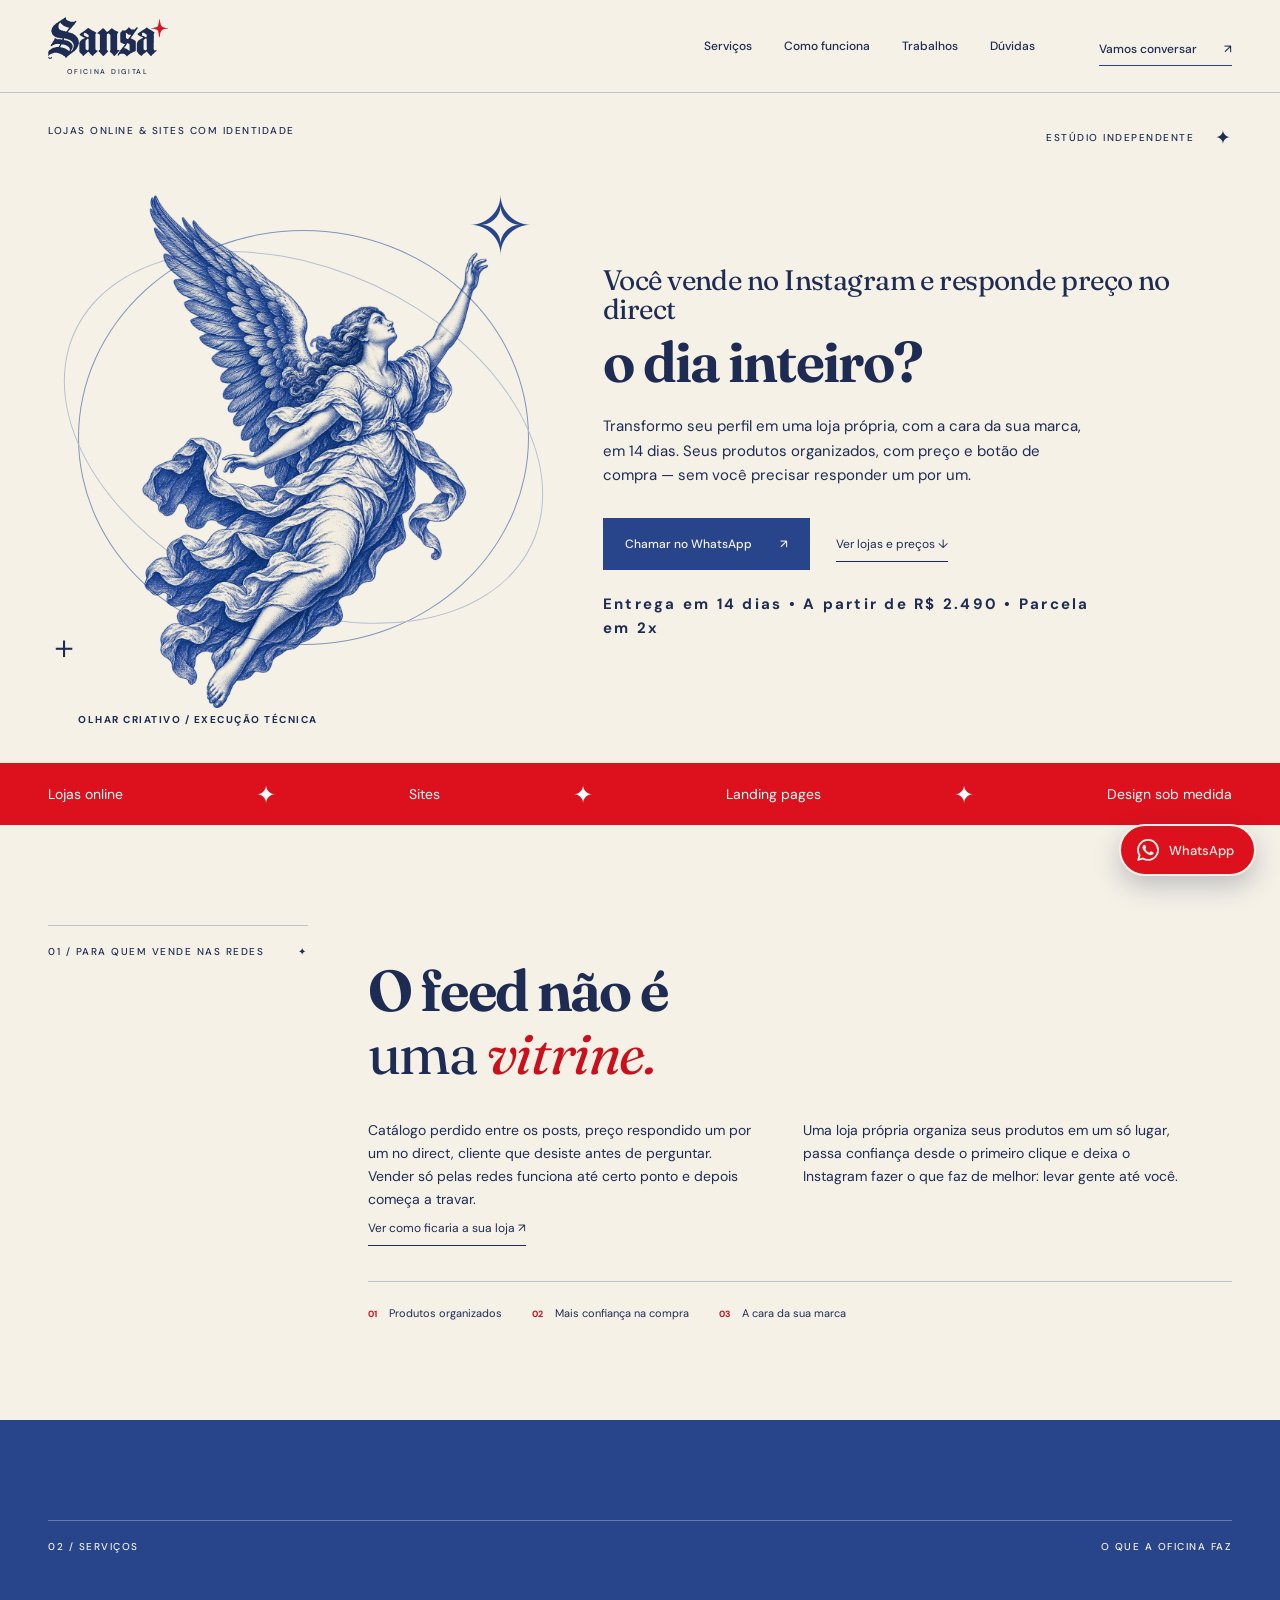
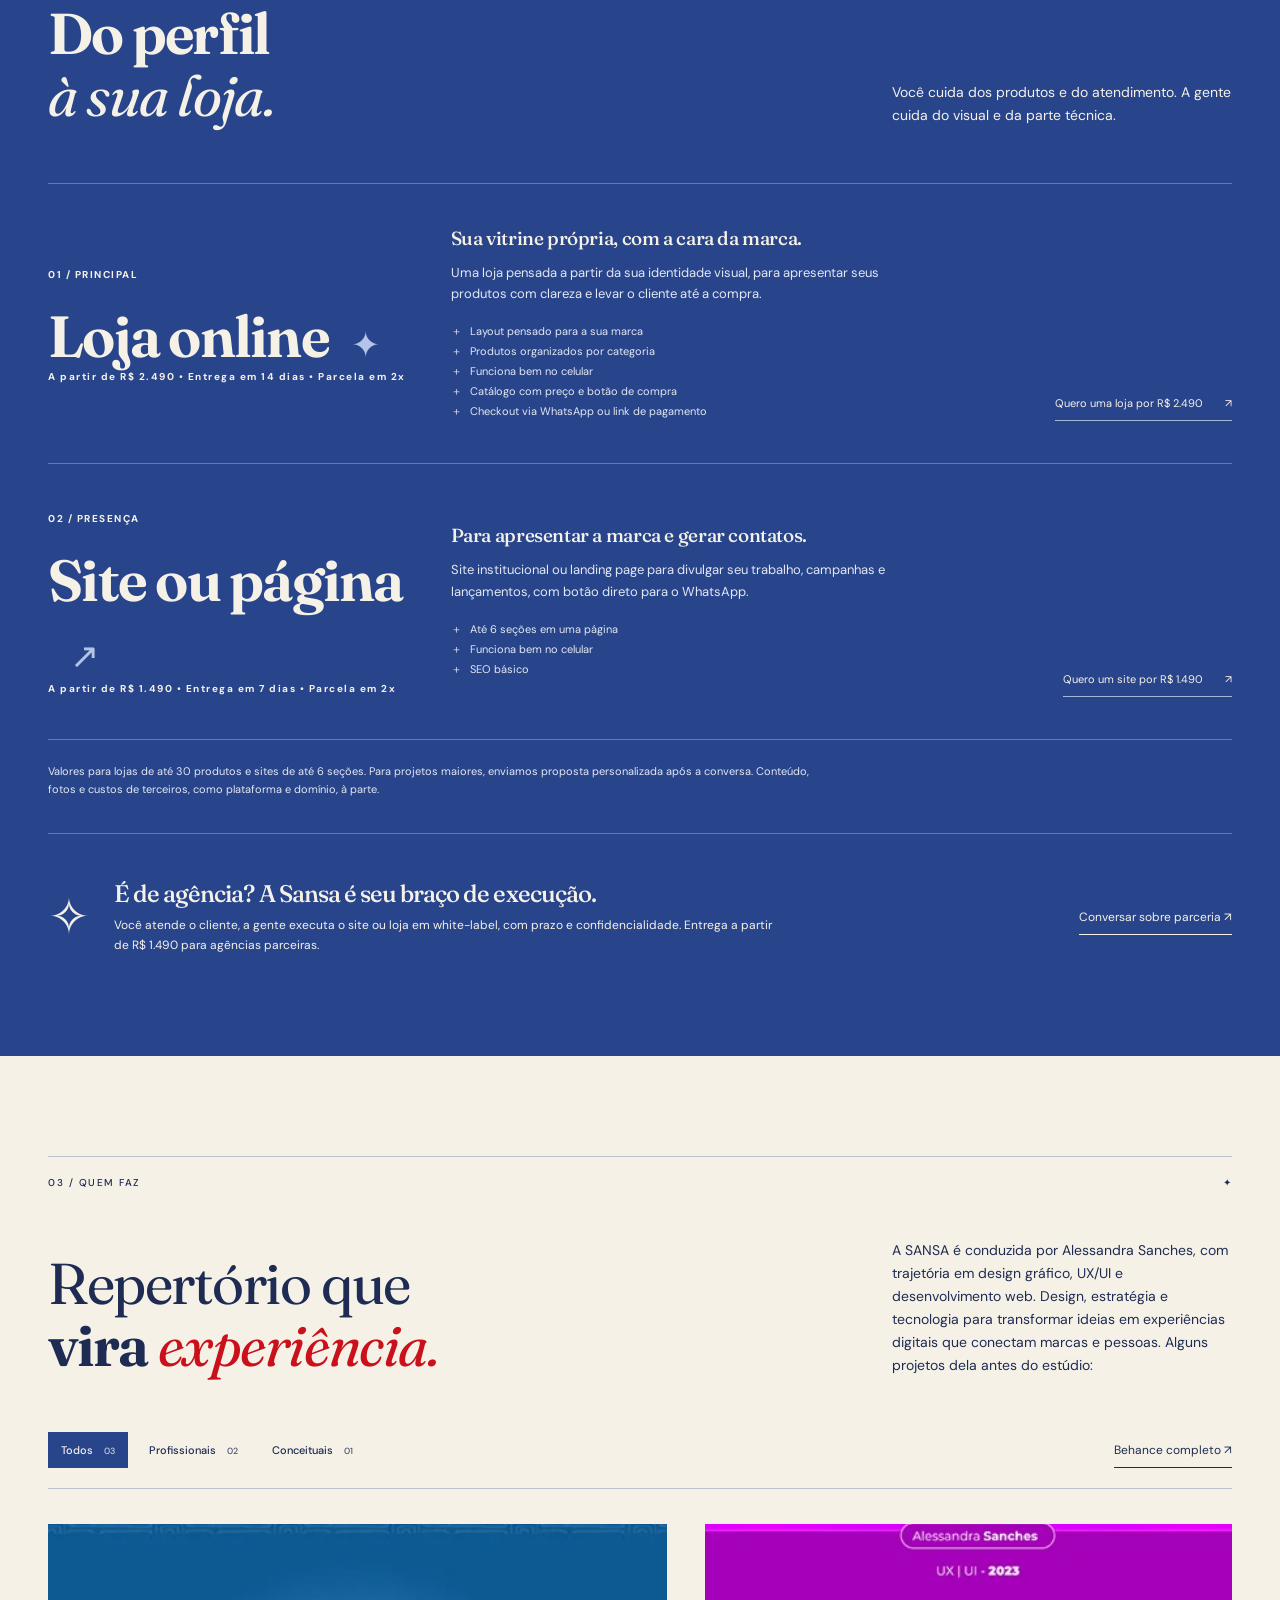
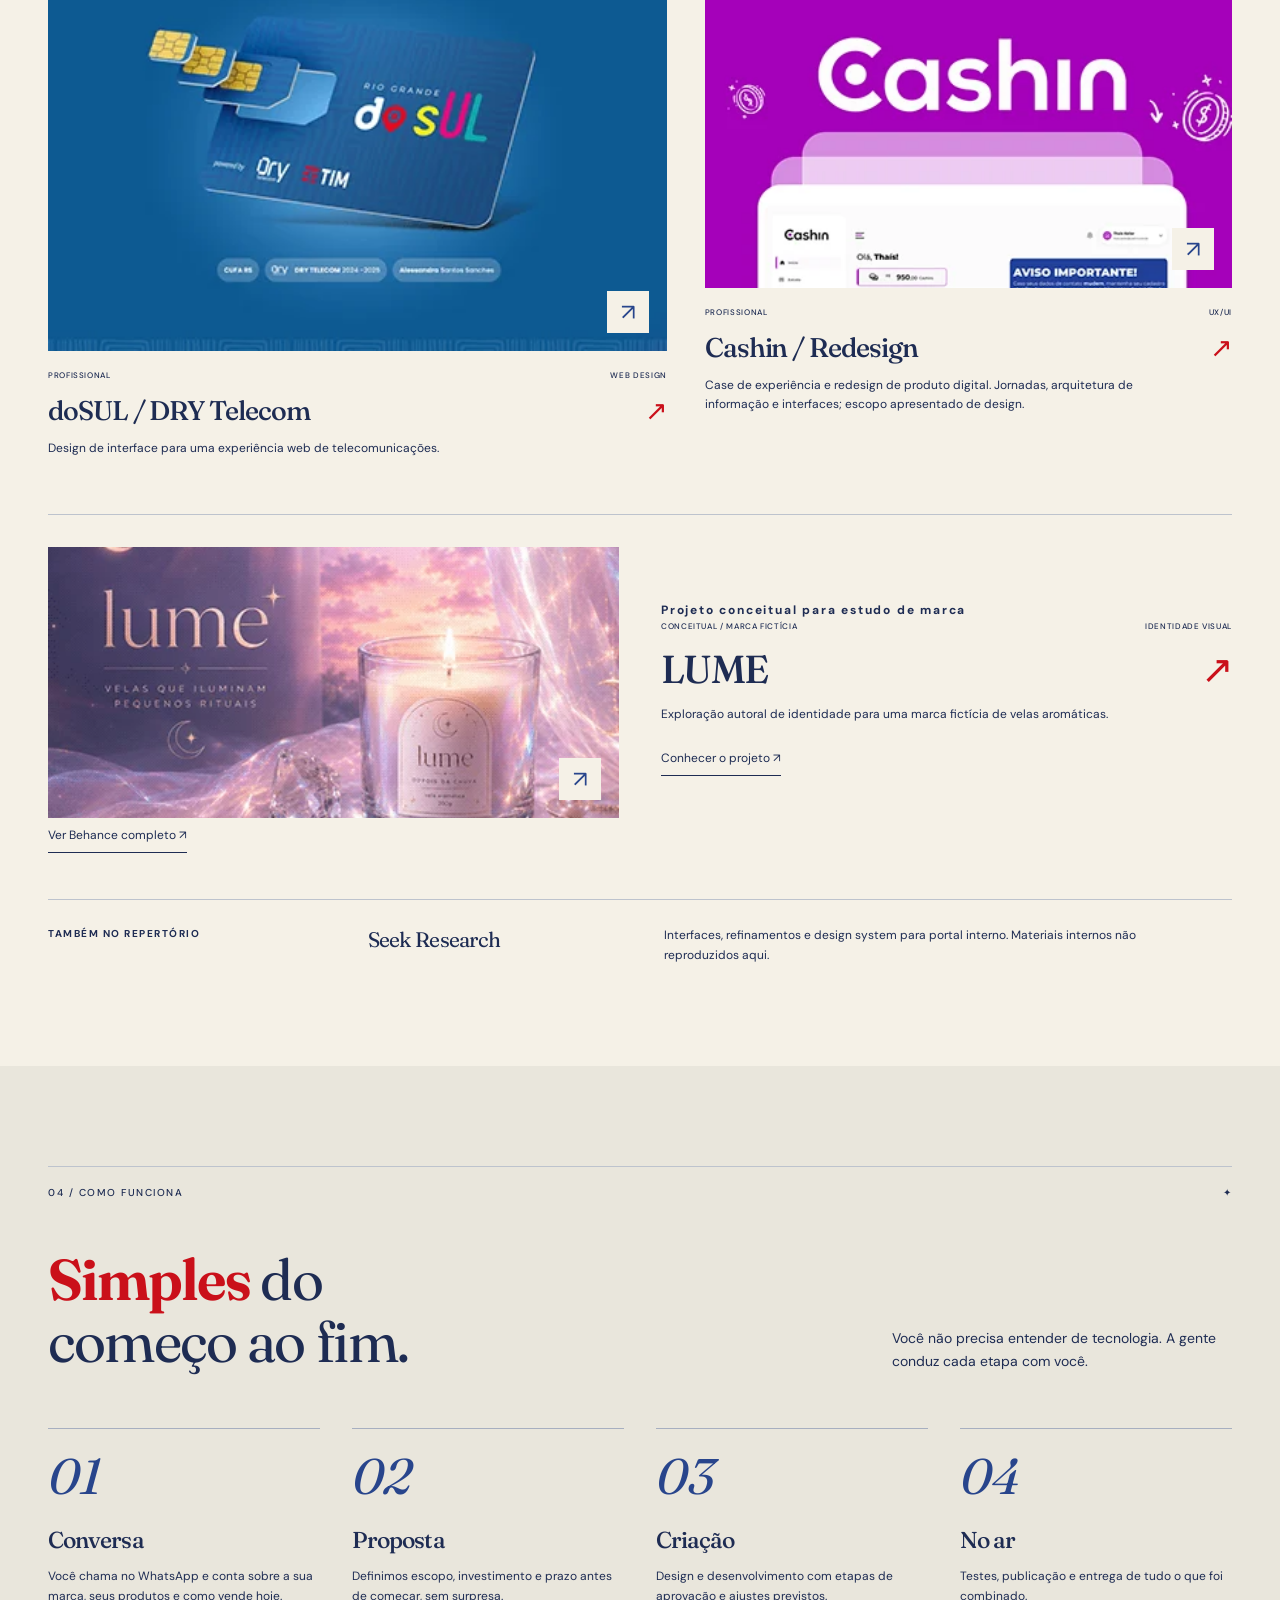
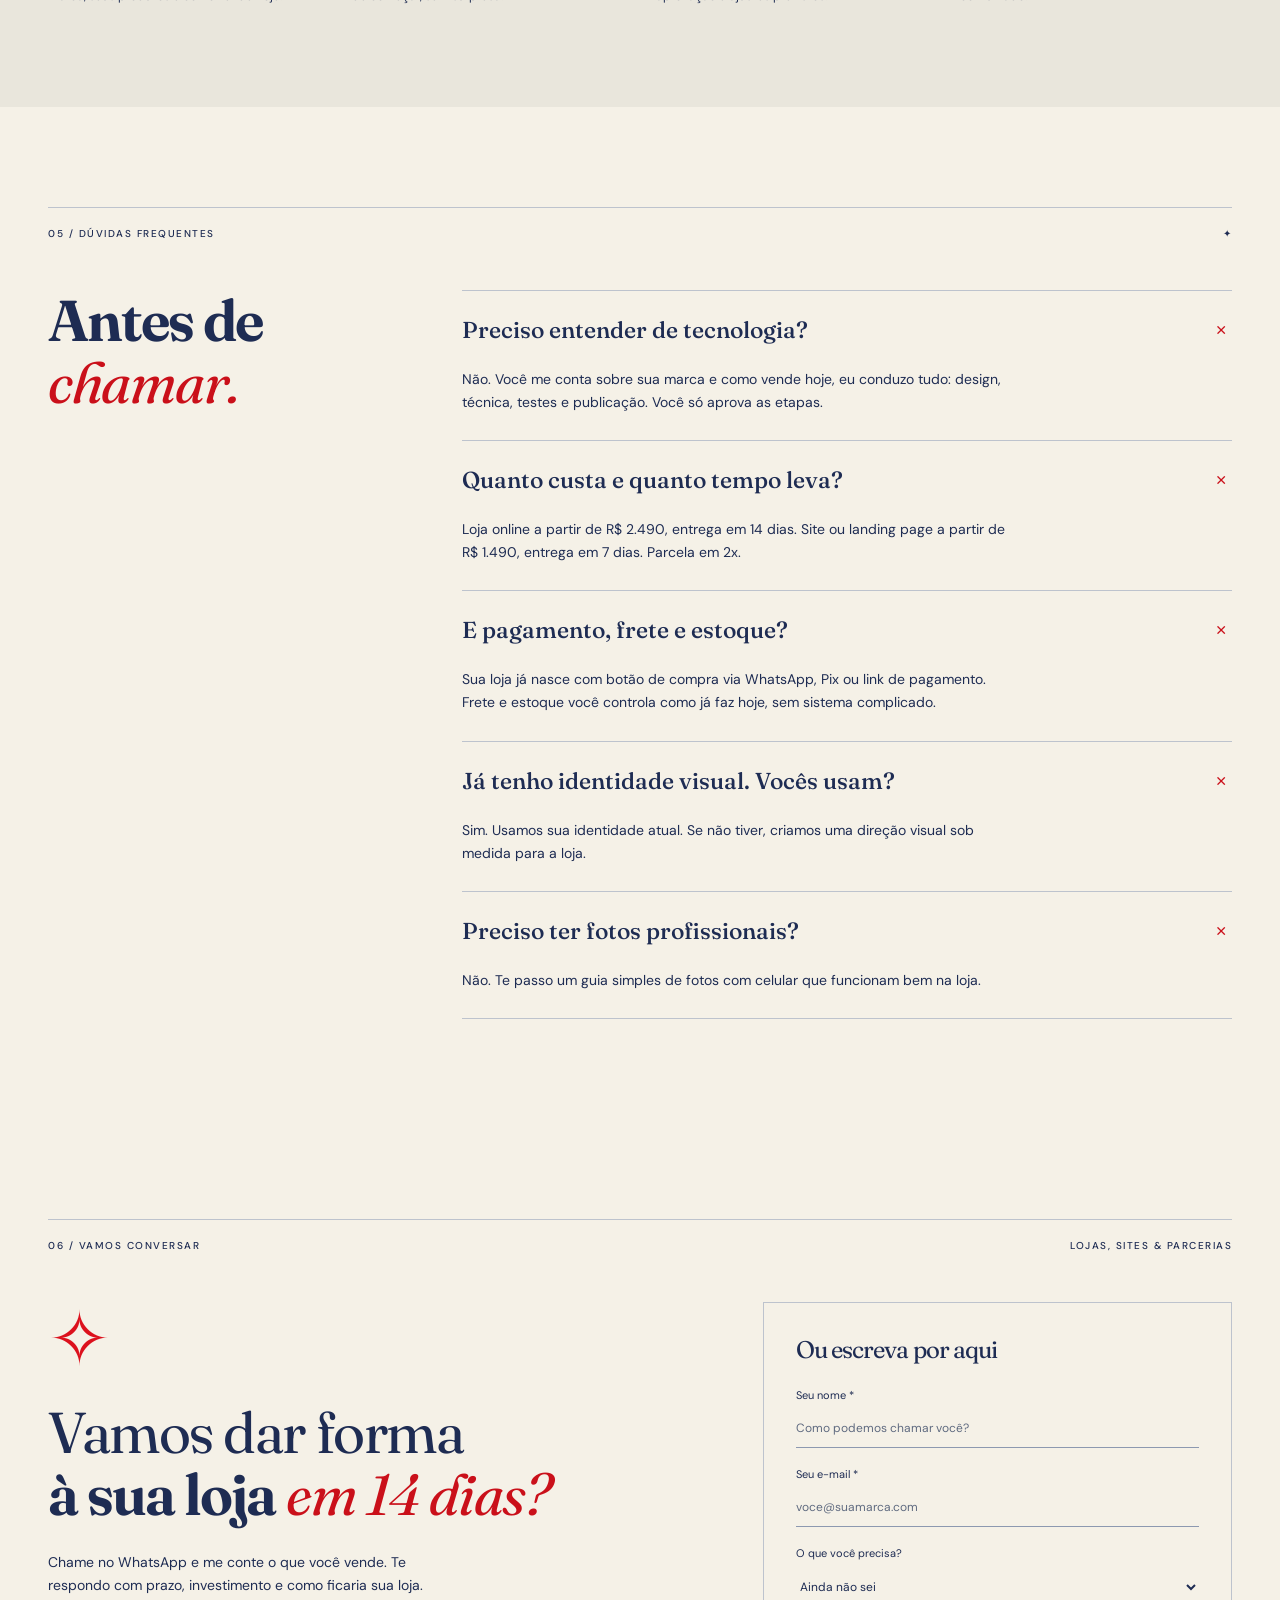
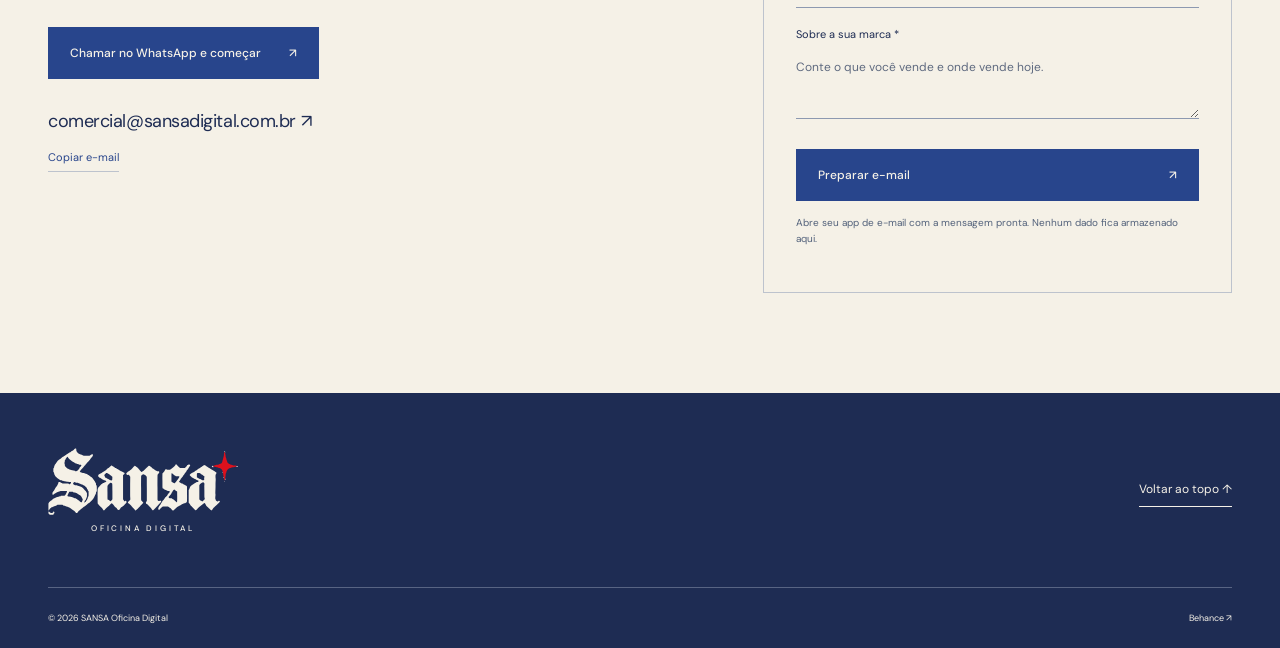
==== commit b577c366: "Atualiza copy comercial, preços, CTAs e SEO sem alterar estilos ou estrutura de seções" ====
--- a/public/index.html
+++ b/public/index.html
@@ -2,8 +2,8 @@
 <html lang="pt-BR">
 <head>
 <meta charset="utf-8"><meta name="viewport" content="width=device-width,initial-scale=1">
-<title>SANSA Oficina Digital — Lojas online e sites com a cara da sua marca</title>
-<meta name="description" content="Lojas online e sites com a identidade da sua marca, para quem vende pelo Instagram e pelo WhatsApp. Estúdio de design e desenvolvimento.">
+<title>Loja Online para quem vende no Instagram | Sansa Oficina Digital</title>
+<meta name="description" content="Criamos lojas online e sites com a identidade da sua marca para quem vende no Instagram e WhatsApp. A partir de R$ 2.490, entrega em 14 dias.">
 <meta name="theme-color" content="#F5F1E7"><meta name="robots" content="index,follow"><link rel="canonical" href="https://sansadigital.com.br/"><meta property="og:url" content="https://sansadigital.com.br/">
 <meta property="og:title" content="SANSA Oficina Digital"><meta property="og:description" content="Lojas online e sites com a identidade da sua marca, para quem vende pelo Instagram e pelo WhatsApp."><meta property="og:type" content="website"><meta property="og:locale" content="pt_BR">
 <link rel="icon" href="assets/favicon.svg" type="image/svg+xml"><link rel="preload" href="assets/fraunces.woff2" as="font" type="font/woff2" crossorigin><link rel="stylesheet" href="styles.css"><script defer src="app.js"></script>
@@ -21,32 +21,33 @@
 <div class="hero-grid">
 <div class="hero-art" aria-hidden="true"><div class="art-orbit"></div><span class="art-star">✧</span><img src="assets/angel.webp" width="1000" height="1500" alt="" fetchpriority="high"><span class="art-caption micro">OLHAR CRIATIVO / EXECUÇÃO TÉCNICA</span><span class="art-cross">＋</span></div>
 <div class="hero-copy">
-<h1 id="hero-title"><span class="headline-light">Sua marca já vende no Instagram.</span><br><strong>Agora ela merece uma loja <em>à altura.</em></strong></h1><p>Criamos lojas online e sites com a identidade da sua marca, para quem vende pelo Instagram e pelo WhatsApp e quer um espaço próprio na internet.</p>
-<div class="hero-actions"><a class="button primary" href="https://wa.me/5511950292652?text=Ol%C3%A1!%20Conheci%20a%20SANSA%20pelo%20site%20e%20gostaria%20de%20conversar%20sobre%20um%20projeto." target="_blank" rel="noopener noreferrer">Chamar no WhatsApp <span aria-hidden="true">↗</span></a><a class="text-link" href="#servicos">Ver o que fazemos <span aria-hidden="true">↓</span></a></div>
-</div></div>
+<h1 id="hero-title"><span class="headline-light">Você vende no Instagram e responde preço no direct</span><br><strong>o dia inteiro?</strong></h1><p>Transformo seu perfil em uma loja própria, com a cara da sua marca, em 14 dias. Seus produtos organizados, com preço e botão de compra — sem você precisar responder um por um.</p>
+<div class="hero-actions"><a class="button primary" href="https://wa.me/5511950292652?text=Ol%C3%A1!%20Conheci%20a%20SANSA%20pelo%20site%20e%20gostaria%20de%20conversar%20sobre%20um%20projeto." target="_blank" rel="noopener noreferrer">Chamar no WhatsApp <span aria-hidden="true">↗</span></a><a class="text-link" href="#servicos">Ver lojas e preços <span aria-hidden="true">↓</span></a></div>
+<p class="micro">Entrega em 14 dias • A partir de R$ 2.490 • Parcela em 2x</p></div></div>
 </section>
 <div class="discipline-band" aria-label="Especialidades"><div class="wrap"><span>Lojas online</span><b aria-hidden="true">✦</b><span>Sites</span><b aria-hidden="true">✦</b><span>Landing pages</span><b aria-hidden="true">✦</b><span>Design sob medida</span></div></div>
-<section class="section wrap about" id="oficina" aria-labelledby="about-title"><div class="section-label micro"><span>01 / PARA QUEM VENDE NAS REDES</span><span aria-hidden="true">✦</span></div><div class="about-main"><h2 id="about-title"><strong>O feed não é</strong><br>uma <em>vitrine.</em></h2><div class="about-columns"><p>Catálogo perdido entre os posts, preço respondido um por um no direct, cliente que desiste antes de perguntar. Vender só pelas redes funciona até certo ponto e depois começa a travar.</p><p>Uma loja própria organiza seus produtos em um só lugar, passa confiança desde o primeiro clique e deixa o Instagram fazer o que faz de melhor: levar gente até você.</p></div><div class="values"><span><b>01</b> Produtos organizados</span><span><b>02</b> Mais confiança na compra</span><span><b>03</b> A cara da sua marca</span></div></div></section>
+<section class="section wrap about" id="oficina" aria-labelledby="about-title"><div class="section-label micro"><span>01 / PARA QUEM VENDE NAS REDES</span><span aria-hidden="true">✦</span></div><div class="about-main"><h2 id="about-title"><strong>O feed não é</strong><br>uma <em>vitrine.</em></h2><div class="about-columns"><p>Catálogo perdido entre os posts, preço respondido um por um no direct, cliente que desiste antes de perguntar. Vender só pelas redes funciona até certo ponto e depois começa a travar.</p><p>Uma loja própria organiza seus produtos em um só lugar, passa confiança desde o primeiro clique e deixa o Instagram fazer o que faz de melhor: levar gente até você.</p></div><a class="text-link" href="#servicos">Ver como ficaria a sua loja ↗</a><div class="values"><span><b>01</b> Produtos organizados</span><span><b>02</b> Mais confiança na compra</span><span><b>03</b> A cara da sua marca</span></div></div></section>
 <section class="services section" id="servicos" aria-labelledby="services-title"><div class="wrap"><div class="section-label micro"><span>02 / SERVIÇOS</span><span>O QUE A OFICINA FAZ</span></div><div class="section-heading"><h2 id="services-title"><strong>Do perfil</strong><br><em>à sua loja.</em></h2><p>Você cuida dos produtos e do atendimento. A gente cuida do visual e da parte técnica.</p></div>
 <div class="service-list">
-<article class="service"><div class="service-name"><span class="micro">01 / PRINCIPAL</span><h3>Loja online<span aria-hidden="true">✦</span></h3></div><div class="service-detail"><h4>Sua vitrine própria, com a cara da marca.</h4><p>Uma loja pensada a partir da sua identidade visual, para apresentar seus produtos com clareza e levar o cliente até a compra.</p><ul><li>Layout pensado para a sua marca</li><li>Produtos organizados por categoria</li><li>Funciona bem no celular</li></ul></div><a class="service-cta" href="#contato" data-service="Loja online">Quero uma loja <span aria-hidden="true">↗</span></a></article>
-<article class="service"><div class="service-name"><span class="micro">02 / PRESENÇA</span><h3>Site ou página<span aria-hidden="true">↗</span></h3></div><div class="service-detail"><h4>Para apresentar a marca e gerar contatos.</h4><p>Site institucional ou landing page para divulgar seu trabalho, campanhas e lançamentos, com botão direto para o WhatsApp.</p><ul><li>Até 6 seções em uma página</li><li>Funciona bem no celular</li><li>SEO básico</li></ul></div><a class="service-cta" href="#contato" data-service="Site ou landing page">Quero um site <span aria-hidden="true">↗</span></a></article>
-</div><p class="service-note">Investimento e prazo definidos depois de uma conversa, de acordo com o que a sua marca precisa. Conteúdo, fotos e custos de terceiros, como plataforma e domínio, à parte.</p><div class="white-label"><span class="spark" aria-hidden="true">✧</span><div><h3>É de agência?</h3><p>Também atuamos como braço de execução em parceria white-label, com confidencialidade e entregáveis definidos. Sua agência mantém a relação com o cliente.</p></div><a class="text-link" href="#contato" data-service="Parceria white-label">Conversar sobre parceria ↗</a></div></div></section>
-<section class="section wrap work" id="trabalhos" aria-labelledby="work-title"><div class="section-label micro"><span>03 / QUEM FAZ</span><span aria-hidden="true">✦</span></div><div class="section-heading"><h2 id="work-title">Repertório que<br><strong>vira</strong> <em>experiência.</em></h2><p>A SANSA é conduzida por Alessandra Sanches, com trajetória em design gráfico, UX/UI e desenvolvimento web. Alguns projetos dela antes do estúdio:</p></div>
+<article class="service"><div class="service-name"><span class="micro">01 / PRINCIPAL</span><h3>Loja online<span aria-hidden="true">✦</span></h3><p class="micro">A partir de R$ 2.490 • Entrega em 14 dias • Parcela em 2x</p></div><div class="service-detail"><h4>Sua vitrine própria, com a cara da marca.</h4><p>Uma loja pensada a partir da sua identidade visual, para apresentar seus produtos com clareza e levar o cliente até a compra.</p><ul><li>Layout pensado para a sua marca</li><li>Produtos organizados por categoria</li><li>Funciona bem no celular</li><li>Catálogo com preço e botão de compra</li><li>Checkout via WhatsApp ou link de pagamento</li></ul></div><a class="service-cta" href="#contato" data-service="Loja online">Quero uma loja por R$ 2.490 <span aria-hidden="true">↗</span></a></article>
+<article class="service"><div class="service-name"><span class="micro">02 / PRESENÇA</span><h3>Site ou página<span aria-hidden="true">↗</span></h3><p class="micro">A partir de R$ 1.490 • Entrega em 7 dias • Parcela em 2x</p></div><div class="service-detail"><h4>Para apresentar a marca e gerar contatos.</h4><p>Site institucional ou landing page para divulgar seu trabalho, campanhas e lançamentos, com botão direto para o WhatsApp.</p><ul><li>Até 6 seções em uma página</li><li>Funciona bem no celular</li><li>SEO básico</li></ul></div><a class="service-cta" href="#contato" data-service="Site ou landing page">Quero um site por R$ 1.490 <span aria-hidden="true">↗</span></a></article>
+</div><p class="service-note">Valores para lojas de até 30 produtos e sites de até 6 seções. Para projetos maiores, enviamos proposta personalizada após a conversa. Conteúdo, fotos e custos de terceiros, como plataforma e domínio, à parte.</p><div class="white-label"><span class="spark" aria-hidden="true">✧</span><div><h3>É de agência? A Sansa é seu braço de execução.</h3><p>Você atende o cliente, a gente executa o site ou loja em white-label, com prazo e confidencialidade. Entrega a partir de R$ 1.490 para agências parceiras.</p></div><a class="text-link" href="#contato" data-service="Parceria white-label">Conversar sobre parceria ↗</a></div></div></section>
+<section class="section wrap work" id="trabalhos" aria-labelledby="work-title"><div class="section-label micro"><span>03 / QUEM FAZ</span><span aria-hidden="true">✦</span></div><div class="section-heading"><h2 id="work-title">Repertório que<br><strong>vira</strong> <em>experiência.</em></h2><p>A SANSA é conduzida por Alessandra Sanches, com trajetória em design gráfico, UX/UI e desenvolvimento web. Design, estratégia e tecnologia para transformar ideias em experiências digitais que conectam marcas e pessoas. Alguns projetos dela antes do estúdio:</p></div>
 <div class="work-toolbar"><div class="filters" role="group" aria-label="Filtrar trabalhos"><button type="button" aria-pressed="true" data-filter="all">Todos <span>03</span></button><button type="button" aria-pressed="false" data-filter="professional">Profissionais <span>02</span></button><button type="button" aria-pressed="false" data-filter="concept">Conceituais <span>01</span></button></div><a class="text-link" href="https://www.behance.net/alssanches" target="_blank" rel="noopener noreferrer">Behance completo ↗</a></div><p class="sr-only" id="filter-status" aria-live="polite">3 projetos apresentados</p>
 <div class="work-grid">
 <article class="project" data-category="professional"><a class="project-image" href="https://www.behance.net/gallery/219305677/Operadora-doSUL-DRY-TELECOM" target="_blank" rel="noopener noreferrer" aria-label="Ver case doSUL / DRY Telecom no Behance, abre em nova aba"><img src="assets/dosul.webp" width="404" height="316" loading="lazy" decoding="async" alt="Capa do projeto de interface da operadora doSUL, com composição rosa e mockup de website"><span class="project-arrow" aria-hidden="true">↗</span></a><div class="project-meta micro"><span>PROFISSIONAL</span><span>WEB DESIGN</span></div><h3><a href="https://www.behance.net/gallery/219305677/Operadora-doSUL-DRY-TELECOM" target="_blank" rel="noopener noreferrer">doSUL / DRY Telecom <span aria-hidden="true">↗</span></a></h3><p>Design de interface para uma experiência web de telecomunicações.</p></article>
 <article class="project" data-category="professional"><a class="project-image" href="https://www.behance.net/gallery/182758311/CASHIN-REDESIGN-UX-UI-CASE" target="_blank" rel="noopener noreferrer" aria-label="Ver case Cashin Redesign no Behance, abre em nova aba"><img src="assets/cashin.webp" width="404" height="316" loading="lazy" decoding="async" alt="Capa Cashin Redesign com telas de aplicativo financeiro sobre fundo azul"><span class="project-arrow" aria-hidden="true">↗</span></a><div class="project-meta micro"><span>PROFISSIONAL</span><span>UX/UI</span></div><h3><a href="https://www.behance.net/gallery/182758311/CASHIN-REDESIGN-UX-UI-CASE" target="_blank" rel="noopener noreferrer">Cashin / Redesign <span aria-hidden="true">↗</span></a></h3><p>Case de experiência e redesign de produto digital. Jornadas, arquitetura de informação e interfaces; escopo apresentado de design.</p></article>
-<article class="project concept" data-category="concept"><a class="project-image" href="https://www.behance.net/gallery/254469539/LUME-Velas-aromaticas" target="_blank" rel="noopener noreferrer" aria-label="Ver projeto conceitual LUME no Behance, abre em nova aba"><img src="assets/lume.webp" width="404" height="316" loading="lazy" decoding="async" alt="Identidade visual LUME em rosa, com lettering ornamental e estrelas"><span class="project-arrow" aria-hidden="true">↗</span></a><div class="concept-copy"><div class="project-meta micro"><span>CONCEITUAL / MARCA FICTÍCIA</span><span>IDENTIDADE VISUAL</span></div><h3><a href="https://www.behance.net/gallery/254469539/LUME-Velas-aromaticas" target="_blank" rel="noopener noreferrer">LUME <span aria-hidden="true">↗</span></a></h3><p>Exploração autoral de identidade para uma marca fictícia de velas aromáticas.</p><a class="text-link" href="https://www.behance.net/gallery/254469539/LUME-Velas-aromaticas" target="_blank" rel="noopener noreferrer">Conhecer o projeto ↗</a></div></article>
-</div><div class="experience-note"><span class="micro">TAMBÉM NO REPERTÓRIO</span><h3>Seek Research</h3><p>Interfaces, refinamentos e design system para portal interno. Materiais internos não reproduzidos aqui.</p></div></section>
+<article class="project concept" data-category="concept"><a class="project-image" href="https://www.behance.net/gallery/254469539/LUME-Velas-aromaticas" target="_blank" rel="noopener noreferrer" aria-label="Ver projeto conceitual LUME no Behance, abre em nova aba"><img src="assets/lume.webp" width="404" height="316" loading="lazy" decoding="async" alt="Identidade visual LUME em rosa, com lettering ornamental e estrelas"><span class="project-arrow" aria-hidden="true">↗</span></a><div class="concept-copy"><p class="micro">Projeto conceitual para estudo de marca</p><div class="project-meta micro"><span>CONCEITUAL / MARCA FICTÍCIA</span><span>IDENTIDADE VISUAL</span></div><h3><a href="https://www.behance.net/gallery/254469539/LUME-Velas-aromaticas" target="_blank" rel="noopener noreferrer">LUME <span aria-hidden="true">↗</span></a></h3><p>Exploração autoral de identidade para uma marca fictícia de velas aromáticas.</p><a class="text-link" href="https://www.behance.net/gallery/254469539/LUME-Velas-aromaticas" target="_blank" rel="noopener noreferrer">Conhecer o projeto ↗</a></div></article>
+</div><a class="text-link" href="https://www.behance.net/alssanches" target="_blank" rel="noopener noreferrer">Ver Behance completo ↗</a><div class="experience-note"><span class="micro">TAMBÉM NO REPERTÓRIO</span><h3>Seek Research</h3><p>Interfaces, refinamentos e design system para portal interno. Materiais internos não reproduzidos aqui.</p></div></section>
 <section class="section process" id="processo" aria-labelledby="process-title"><div class="wrap"><div class="section-label micro"><span>04 / COMO FUNCIONA</span><span aria-hidden="true">✦</span></div><div class="section-heading"><h2 id="process-title"><strong class="red-accent">Simples</strong> do<br>começo ao fim.</h2><p>Você não precisa entender de tecnologia. A gente conduz cada etapa com você.</p></div><ol class="process-grid"><li><span class="step">01</span><h3>Conversa</h3><p>Você chama no WhatsApp e conta sobre a sua marca, seus produtos e como vende hoje.</p></li><li><span class="step">02</span><h3>Proposta</h3><p>Definimos escopo, investimento e prazo antes de começar, sem surpresa.</p></li><li><span class="step">03</span><h3>Criação</h3><p>Design e desenvolvimento com etapas de aprovação e ajustes previstos.</p></li><li><span class="step">04</span><h3>No ar</h3><p>Testes, publicação e entrega de tudo o que foi combinado.</p></li></ol></div></section>
 <section class="section wrap faq" id="duvidas" aria-labelledby="faq-title"><div class="section-label micro"><span>05 / DÚVIDAS FREQUENTES</span><span aria-hidden="true">✦</span></div><div class="faq-grid"><h2 id="faq-title"><strong>Antes de</strong><br><em>chamar.</em></h2><div class="faq-list">
-<details><summary>Preciso entender de tecnologia?</summary><p>Não. Você traz a marca, os produtos e como vende hoje. A parte de design e a parte técnica ficam com a gente.</p></details>
-<details><summary>Quanto custa e quanto tempo leva?</summary><p>Depende do tamanho do projeto. Depois de uma conversa, você recebe uma proposta com investimento e prazo, sem compromisso.</p></details>
-<details><summary>E pagamento, frete e estoque?</summary><p>Esses pontos dependem da plataforma escolhida para a sua loja e são definidos com você na proposta, antes de começar.</p></details>
-<details><summary>Já tenho identidade visual. Vocês usam?</summary><p>Sim. A loja é construída a partir da sua marca. Se ela ainda não estiver pronta, conversamos sobre o melhor caminho.</p></details>
+<details open><summary>Preciso entender de tecnologia?</summary><p>Não. Você me conta sobre sua marca e como vende hoje, eu conduzo tudo: design, técnica, testes e publicação. Você só aprova as etapas.</p></details>
+<details open><summary>Quanto custa e quanto tempo leva?</summary><p>Loja online a partir de R$ 2.490, entrega em 14 dias. Site ou landing page a partir de R$ 1.490, entrega em 7 dias. Parcela em 2x.</p></details>
+<details open><summary>E pagamento, frete e estoque?</summary><p>Sua loja já nasce com botão de compra via WhatsApp, Pix ou link de pagamento. Frete e estoque você controla como já faz hoje, sem sistema complicado.</p></details>
+<details open><summary>Já tenho identidade visual. Vocês usam?</summary><p>Sim. Usamos sua identidade atual. Se não tiver, criamos uma direção visual sob medida para a loja.</p></details>
+<details open><summary>Preciso ter fotos profissionais?</summary><p>Não. Te passo um guia simples de fotos com celular que funcionam bem na loja.</p></details>
 </div></div></section>
-<section class="section contact wrap" id="contato" aria-labelledby="contact-title"><div class="section-label micro"><span>06 / VAMOS CONVERSAR</span><span>LOJAS, SITES & PARCERIAS</span></div><div class="contact-grid"><div><span class="contact-star" aria-hidden="true">✧</span><h2 id="contact-title">Vamos dar forma<br><strong>à sua</strong> <em>loja?</em></h2><p>Chame no WhatsApp e conte sobre a sua marca. Se preferir, use o formulário ou escreva para o e-mail.</p><a class="button primary contact-primary" href="https://wa.me/5511950292652?text=Ol%C3%A1!%20Conheci%20a%20SANSA%20pelo%20site%20e%20gostaria%20de%20conversar%20sobre%20um%20projeto." target="_blank" rel="noopener noreferrer">Chamar no WhatsApp <span aria-hidden="true">↗</span></a><a class="contact-email" href="mailto:comercial@sansadigital.com.br">comercial@sansadigital.com.br ↗</a><button class="copy-email" type="button">Copiar e-mail</button><span class="copy-status" role="status"></span></div>
+<section class="section contact wrap" id="contato" aria-labelledby="contact-title"><div class="section-label micro"><span>06 / VAMOS CONVERSAR</span><span>LOJAS, SITES & PARCERIAS</span></div><div class="contact-grid"><div><span class="contact-star" aria-hidden="true">✧</span><h2 id="contact-title">Vamos dar forma<br><strong>à sua loja</strong> <em>em 14 dias?</em></h2><p>Chame no WhatsApp e me conte o que você vende. Te respondo com prazo, investimento e como ficaria sua loja.</p><a class="button primary contact-primary" href="https://wa.me/5511950292652?text=Ol%C3%A1!%20Conheci%20a%20SANSA%20pelo%20site%20e%20gostaria%20de%20conversar%20sobre%20um%20projeto." target="_blank" rel="noopener noreferrer">Chamar no WhatsApp e começar <span aria-hidden="true">↗</span></a><a class="contact-email" href="mailto:comercial@sansadigital.com.br">comercial@sansadigital.com.br ↗</a><button class="copy-email" type="button">Copiar e-mail</button><span class="copy-status" role="status"></span></div>
 <form id="contact-form"><h3>Ou escreva por aqui</h3><label for="name">Seu nome <span aria-hidden="true">*</span></label><input id="name" name="name" autocomplete="name" required maxlength="100" placeholder="Como podemos chamar você?">
 <label for="email">Seu e-mail <span aria-hidden="true">*</span></label><input id="email" name="email" type="email" autocomplete="email" required maxlength="200" placeholder="voce@suamarca.com">
 <label for="service">O que você precisa?</label><select id="service" name="service"><option value="Ainda não sei">Ainda não sei</option><option>Loja online</option><option>Site ou landing page</option><option>Parceria white-label</option></select><label for="message">Sobre a sua marca <span aria-hidden="true">*</span></label><textarea id="message" name="message" rows="3" required maxlength="3000" placeholder="Conte o que você vende e onde vende hoje."></textarea><button class="button primary" type="submit">Preparar e-mail <span aria-hidden="true">↗</span></button><p class="form-note">Abre seu app de e-mail com a mensagem pronta. Nenhum dado fica armazenado aqui.</p><p id="form-status" role="status"></p></form></div></section>
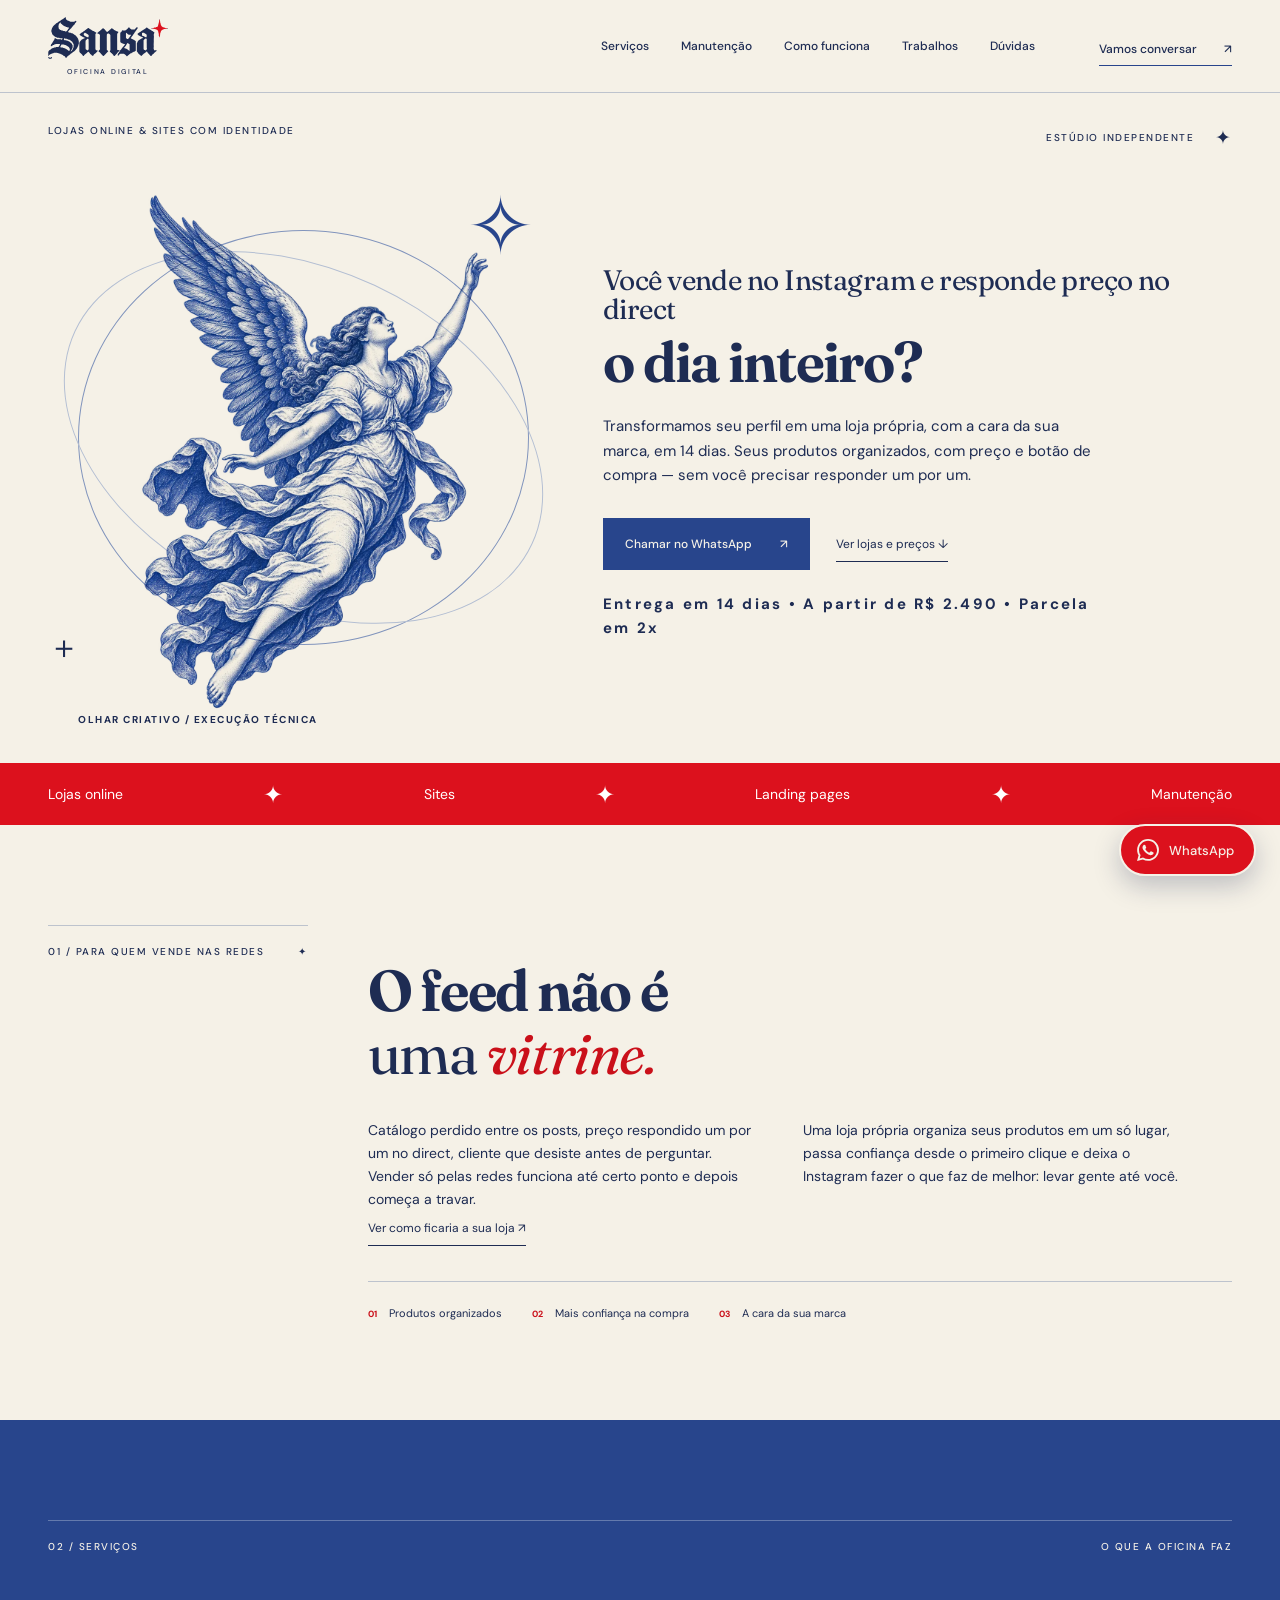
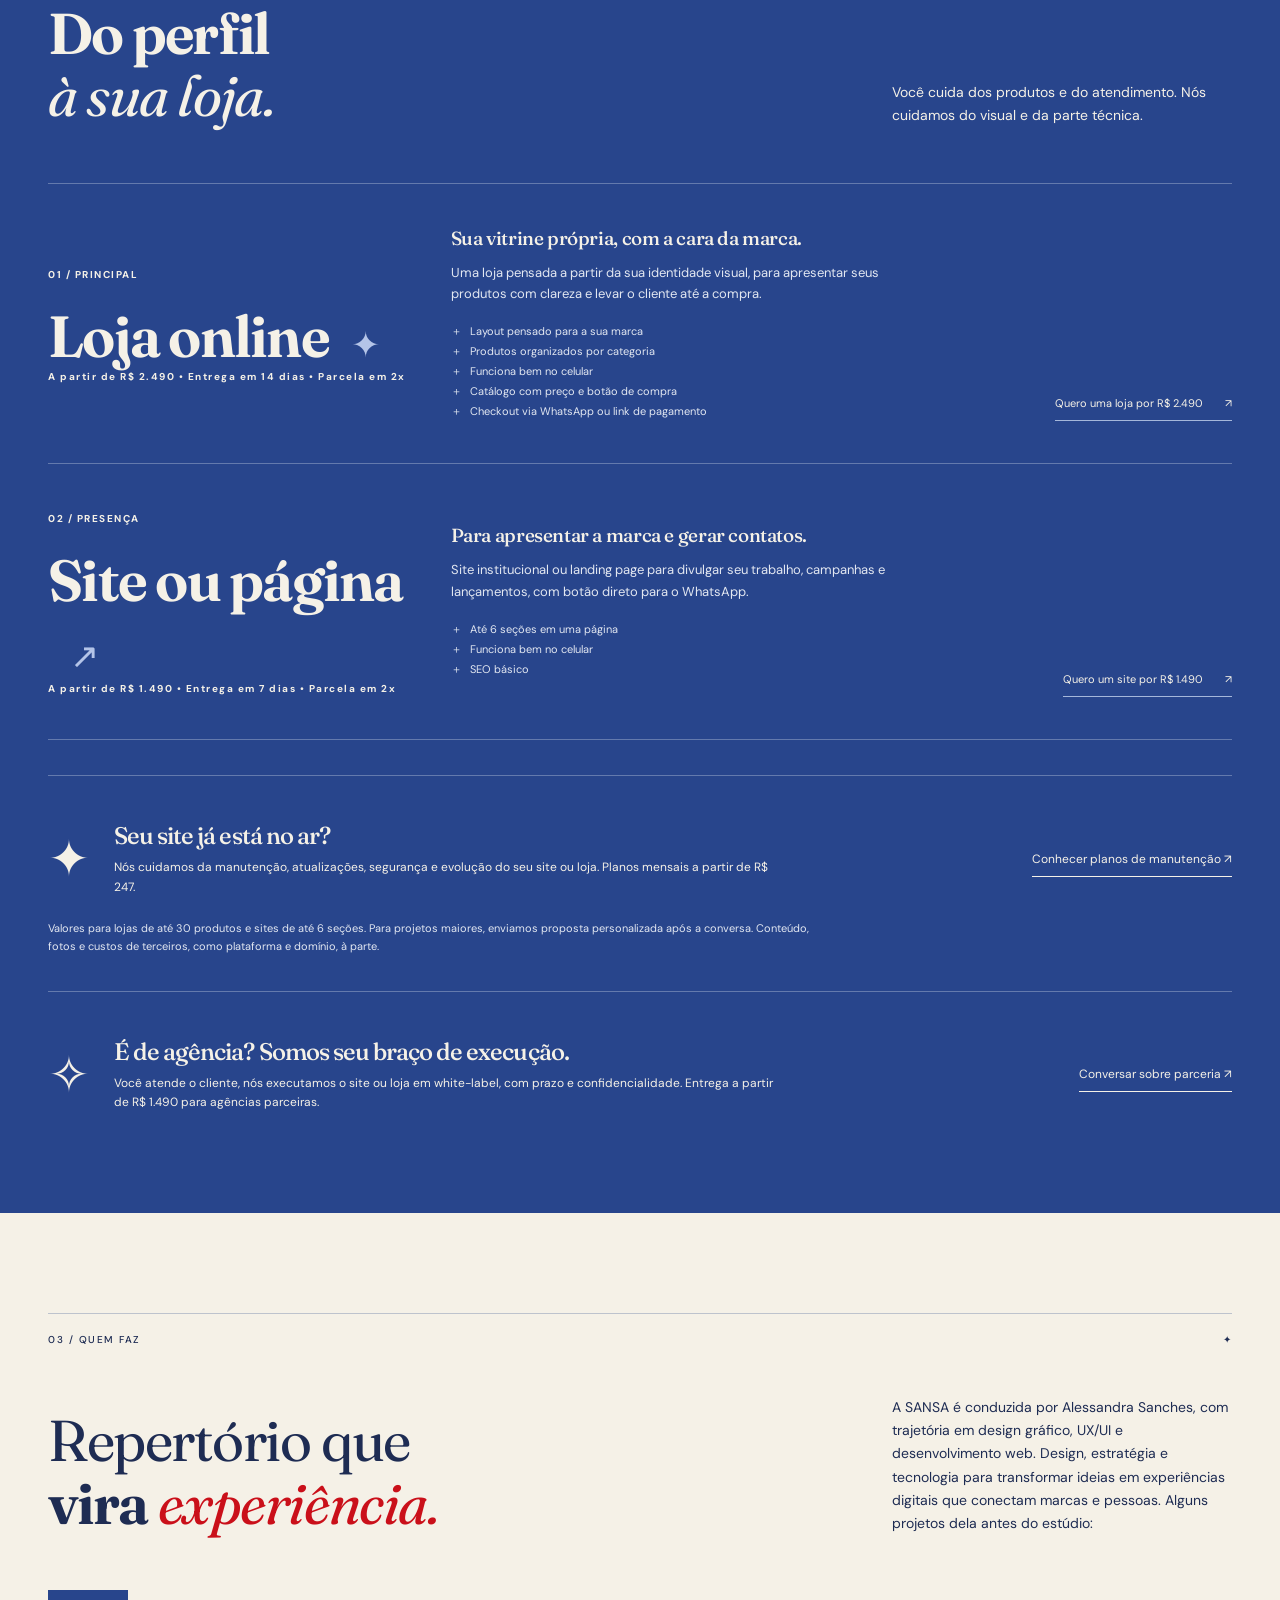
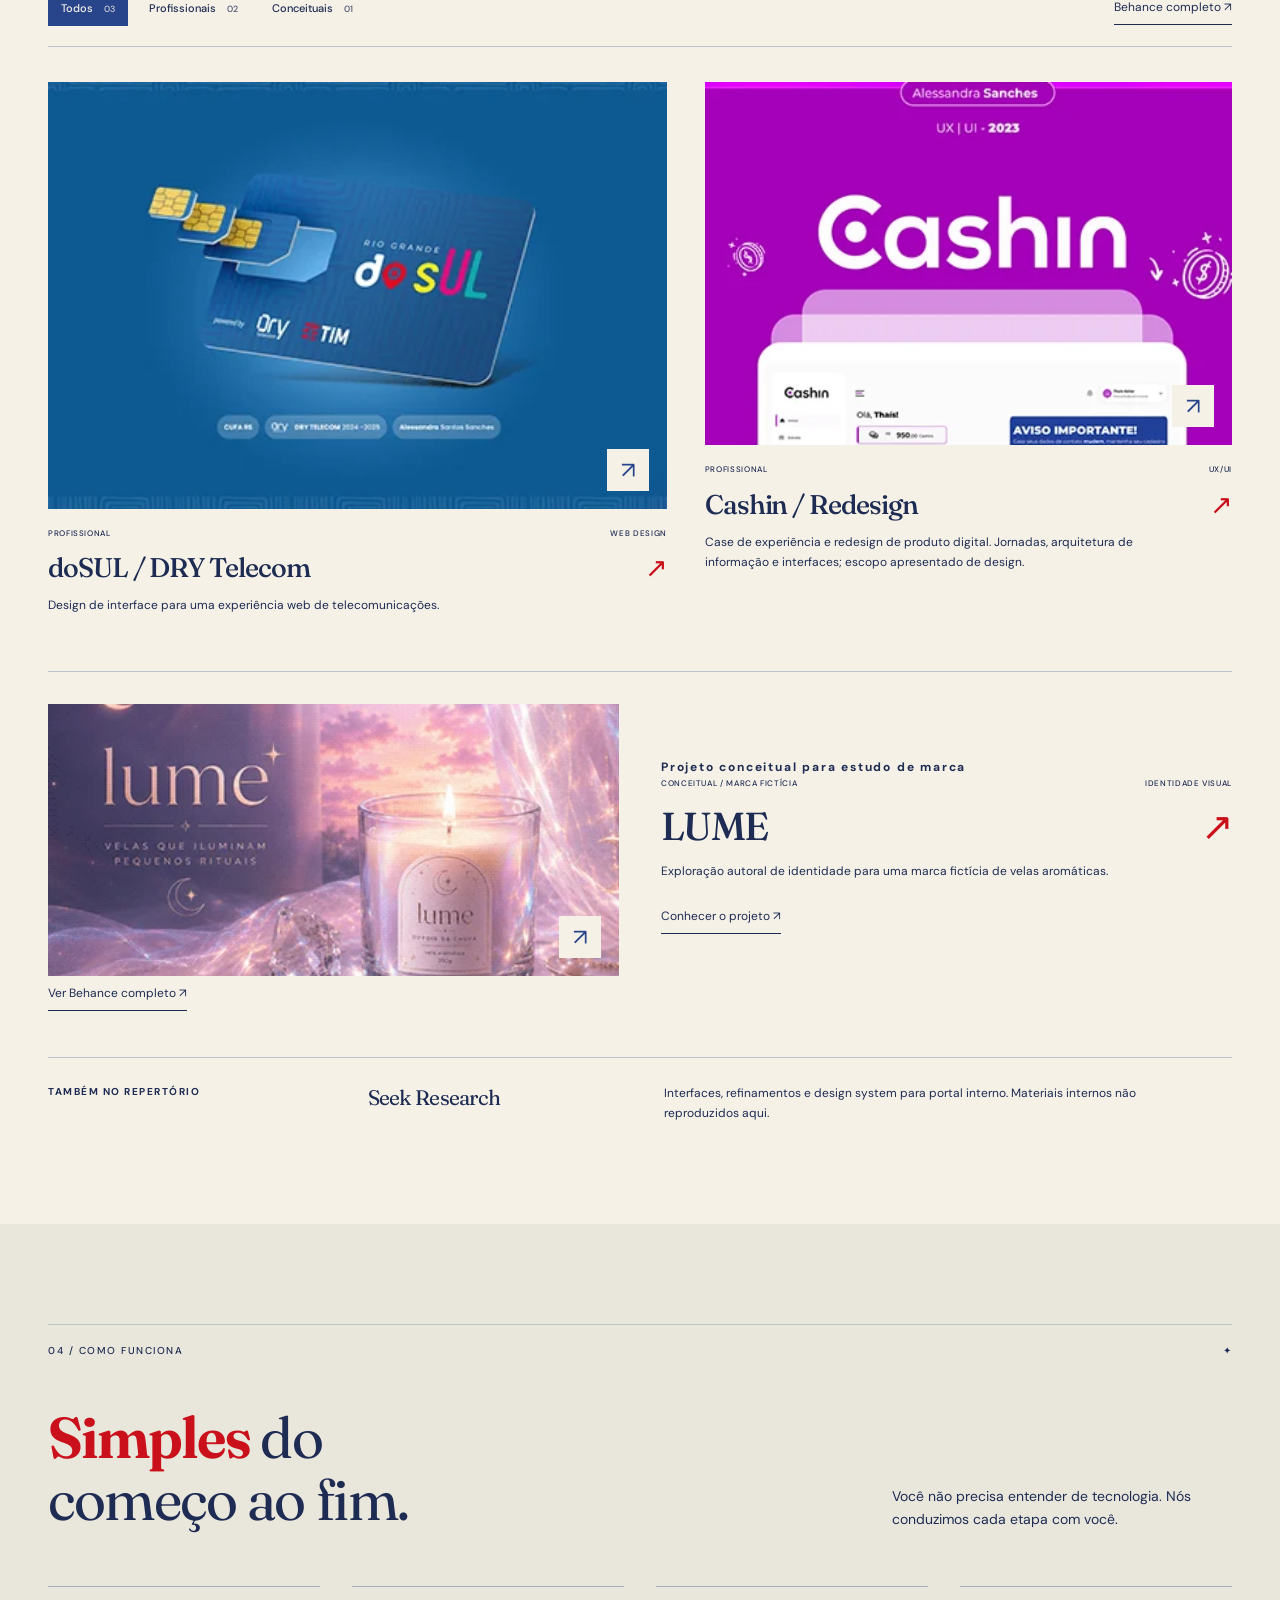
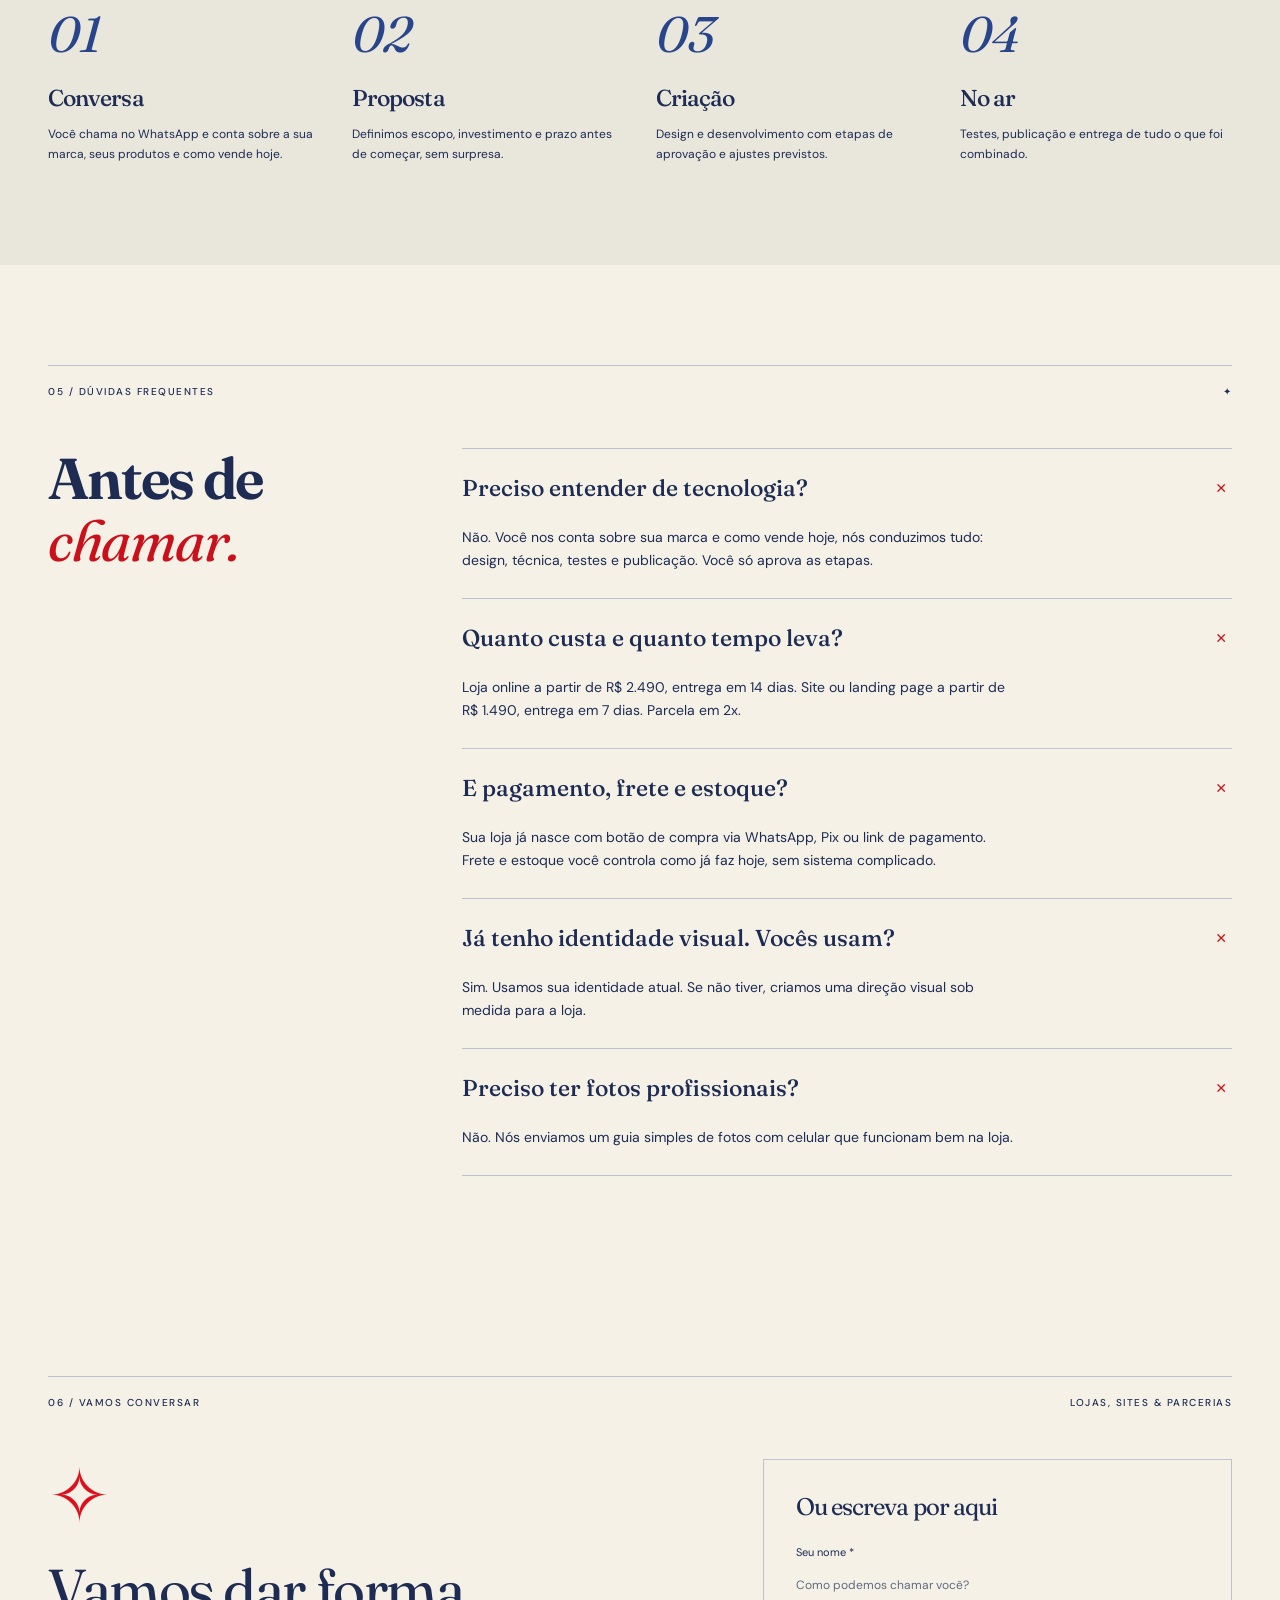
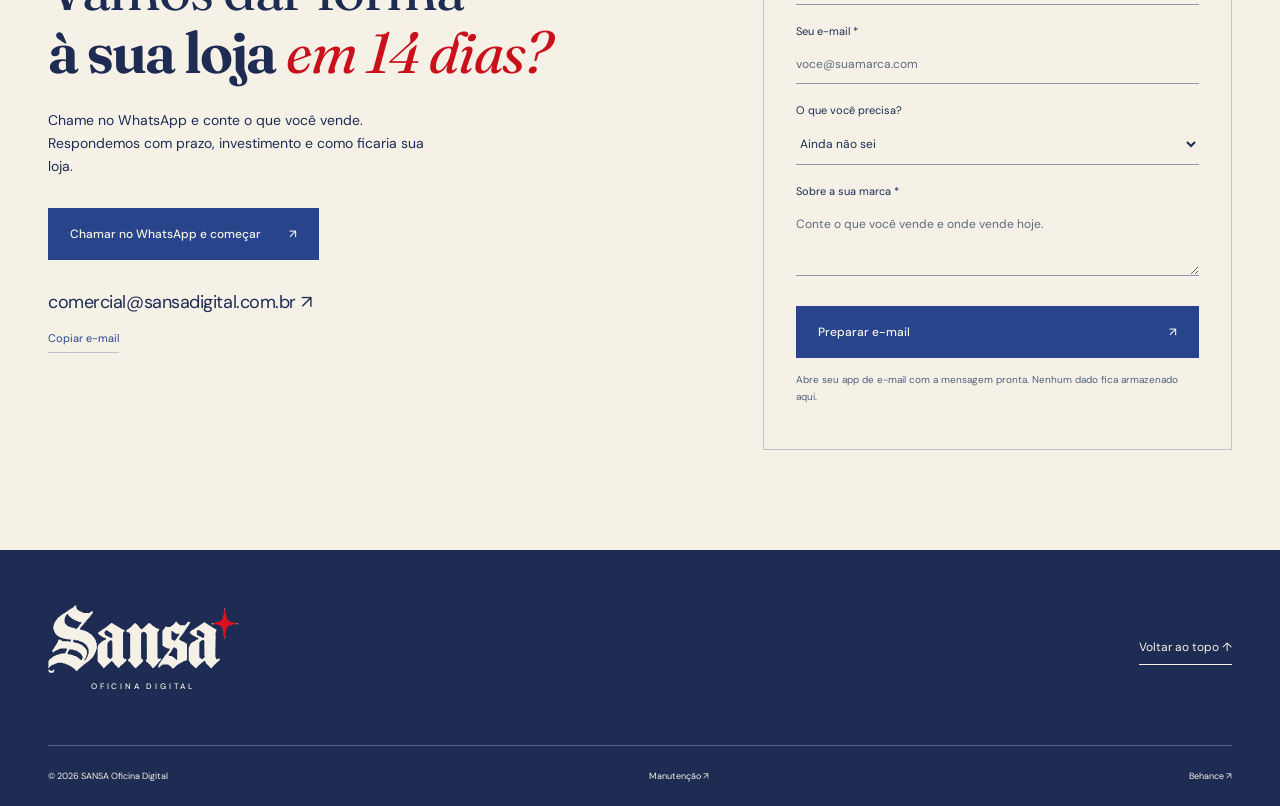
==== commit 9fbf76c6: "Integra serviço de manutenção na homepage e uniformiza voz institucional em nós" ====
--- a/public/index.html
+++ b/public/index.html
@@ -13,7 +13,7 @@
 <header class="header"><div class="wrap header-inner">
 <a class="brand" href="#topo" aria-label="SANSA Oficina Digital, início"><span class="brand-name"><img src="assets/sansa-logo.svg" alt="Sansa" width="300" height="106"></span><span class="brand-signature">OFICINA DIGITAL</span></a>
 <button class="menu-toggle" type="button" aria-controls="navigation" aria-expanded="false">Menu <span aria-hidden="true">＋</span></button>
-<nav id="navigation" aria-label="Principal"><a href="#servicos">Serviços</a><a href="#processo">Como funciona</a><a href="#trabalhos">Trabalhos</a><a href="#duvidas">Dúvidas</a><a class="nav-contact" href="#contato">Vamos conversar <span aria-hidden="true">↗</span></a></nav>
+<nav id="navigation" aria-label="Principal"><a href="#servicos">Serviços</a><a href="/manutencao/">Manutenção</a><a href="#processo">Como funciona</a><a href="#trabalhos">Trabalhos</a><a href="#duvidas">Dúvidas</a><a class="nav-contact" href="#contato">Vamos conversar <span aria-hidden="true">↗</span></a></nav>
 </div></header>
 <main id="conteudo">
 <section class="hero wrap" aria-labelledby="hero-title">
@@ -21,17 +21,17 @@
 <div class="hero-grid">
 <div class="hero-art" aria-hidden="true"><div class="art-orbit"></div><span class="art-star">✧</span><img src="assets/angel.webp" width="1000" height="1500" alt="" fetchpriority="high"><span class="art-caption micro">OLHAR CRIATIVO / EXECUÇÃO TÉCNICA</span><span class="art-cross">＋</span></div>
 <div class="hero-copy">
-<h1 id="hero-title"><span class="headline-light">Você vende no Instagram e responde preço no direct</span><br><strong>o dia inteiro?</strong></h1><p>Transformo seu perfil em uma loja própria, com a cara da sua marca, em 14 dias. Seus produtos organizados, com preço e botão de compra — sem você precisar responder um por um.</p>
+<h1 id="hero-title"><span class="headline-light">Você vende no Instagram e responde preço no direct</span><br><strong>o dia inteiro?</strong></h1><p>Transformamos seu perfil em uma loja própria, com a cara da sua marca, em 14 dias. Seus produtos organizados, com preço e botão de compra — sem você precisar responder um por um.</p>
 <div class="hero-actions"><a class="button primary" href="https://wa.me/5511950292652?text=Ol%C3%A1!%20Conheci%20a%20SANSA%20pelo%20site%20e%20gostaria%20de%20conversar%20sobre%20um%20projeto." target="_blank" rel="noopener noreferrer">Chamar no WhatsApp <span aria-hidden="true">↗</span></a><a class="text-link" href="#servicos">Ver lojas e preços <span aria-hidden="true">↓</span></a></div>
 <p class="micro">Entrega em 14 dias • A partir de R$ 2.490 • Parcela em 2x</p></div></div>
 </section>
-<div class="discipline-band" aria-label="Especialidades"><div class="wrap"><span>Lojas online</span><b aria-hidden="true">✦</b><span>Sites</span><b aria-hidden="true">✦</b><span>Landing pages</span><b aria-hidden="true">✦</b><span>Design sob medida</span></div></div>
+<div class="discipline-band" aria-label="Especialidades"><div class="wrap"><span>Lojas online</span><b aria-hidden="true">✦</b><span>Sites</span><b aria-hidden="true">✦</b><span>Landing pages</span><b aria-hidden="true">✦</b><span>Manutenção</span></div></div>
 <section class="section wrap about" id="oficina" aria-labelledby="about-title"><div class="section-label micro"><span>01 / PARA QUEM VENDE NAS REDES</span><span aria-hidden="true">✦</span></div><div class="about-main"><h2 id="about-title"><strong>O feed não é</strong><br>uma <em>vitrine.</em></h2><div class="about-columns"><p>Catálogo perdido entre os posts, preço respondido um por um no direct, cliente que desiste antes de perguntar. Vender só pelas redes funciona até certo ponto e depois começa a travar.</p><p>Uma loja própria organiza seus produtos em um só lugar, passa confiança desde o primeiro clique e deixa o Instagram fazer o que faz de melhor: levar gente até você.</p></div><a class="text-link" href="#servicos">Ver como ficaria a sua loja ↗</a><div class="values"><span><b>01</b> Produtos organizados</span><span><b>02</b> Mais confiança na compra</span><span><b>03</b> A cara da sua marca</span></div></div></section>
-<section class="services section" id="servicos" aria-labelledby="services-title"><div class="wrap"><div class="section-label micro"><span>02 / SERVIÇOS</span><span>O QUE A OFICINA FAZ</span></div><div class="section-heading"><h2 id="services-title"><strong>Do perfil</strong><br><em>à sua loja.</em></h2><p>Você cuida dos produtos e do atendimento. A gente cuida do visual e da parte técnica.</p></div>
+<section class="services section" id="servicos" aria-labelledby="services-title"><div class="wrap"><div class="section-label micro"><span>02 / SERVIÇOS</span><span>O QUE A OFICINA FAZ</span></div><div class="section-heading"><h2 id="services-title"><strong>Do perfil</strong><br><em>à sua loja.</em></h2><p>Você cuida dos produtos e do atendimento. Nós cuidamos do visual e da parte técnica.</p></div>
 <div class="service-list">
 <article class="service"><div class="service-name"><span class="micro">01 / PRINCIPAL</span><h3>Loja online<span aria-hidden="true">✦</span></h3><p class="micro">A partir de R$ 2.490 • Entrega em 14 dias • Parcela em 2x</p></div><div class="service-detail"><h4>Sua vitrine própria, com a cara da marca.</h4><p>Uma loja pensada a partir da sua identidade visual, para apresentar seus produtos com clareza e levar o cliente até a compra.</p><ul><li>Layout pensado para a sua marca</li><li>Produtos organizados por categoria</li><li>Funciona bem no celular</li><li>Catálogo com preço e botão de compra</li><li>Checkout via WhatsApp ou link de pagamento</li></ul></div><a class="service-cta" href="#contato" data-service="Loja online">Quero uma loja por R$ 2.490 <span aria-hidden="true">↗</span></a></article>
 <article class="service"><div class="service-name"><span class="micro">02 / PRESENÇA</span><h3>Site ou página<span aria-hidden="true">↗</span></h3><p class="micro">A partir de R$ 1.490 • Entrega em 7 dias • Parcela em 2x</p></div><div class="service-detail"><h4>Para apresentar a marca e gerar contatos.</h4><p>Site institucional ou landing page para divulgar seu trabalho, campanhas e lançamentos, com botão direto para o WhatsApp.</p><ul><li>Até 6 seções em uma página</li><li>Funciona bem no celular</li><li>SEO básico</li></ul></div><a class="service-cta" href="#contato" data-service="Site ou landing page">Quero um site por R$ 1.490 <span aria-hidden="true">↗</span></a></article>
-</div><p class="service-note">Valores para lojas de até 30 produtos e sites de até 6 seções. Para projetos maiores, enviamos proposta personalizada após a conversa. Conteúdo, fotos e custos de terceiros, como plataforma e domínio, à parte.</p><div class="white-label"><span class="spark" aria-hidden="true">✧</span><div><h3>É de agência? A Sansa é seu braço de execução.</h3><p>Você atende o cliente, a gente executa o site ou loja em white-label, com prazo e confidencialidade. Entrega a partir de R$ 1.490 para agências parceiras.</p></div><a class="text-link" href="#contato" data-service="Parceria white-label">Conversar sobre parceria ↗</a></div></div></section>
+</div><div class="white-label"><span class="spark" aria-hidden="true">✦</span><div><h3>Seu site já está no ar?</h3><p>Nós cuidamos da manutenção, atualizações, segurança e evolução do seu site ou loja. Planos mensais a partir de R$ 247.</p></div><a class="text-link" href="/manutencao/">Conhecer planos de manutenção ↗</a></div><p class="service-note">Valores para lojas de até 30 produtos e sites de até 6 seções. Para projetos maiores, enviamos proposta personalizada após a conversa. Conteúdo, fotos e custos de terceiros, como plataforma e domínio, à parte.</p><div class="white-label"><span class="spark" aria-hidden="true">✧</span><div><h3>É de agência? Somos seu braço de execução.</h3><p>Você atende o cliente, nós executamos o site ou loja em white-label, com prazo e confidencialidade. Entrega a partir de R$ 1.490 para agências parceiras.</p></div><a class="text-link" href="#contato" data-service="Parceria white-label">Conversar sobre parceria ↗</a></div></div></section>
 <section class="section wrap work" id="trabalhos" aria-labelledby="work-title"><div class="section-label micro"><span>03 / QUEM FAZ</span><span aria-hidden="true">✦</span></div><div class="section-heading"><h2 id="work-title">Repertório que<br><strong>vira</strong> <em>experiência.</em></h2><p>A SANSA é conduzida por Alessandra Sanches, com trajetória em design gráfico, UX/UI e desenvolvimento web. Design, estratégia e tecnologia para transformar ideias em experiências digitais que conectam marcas e pessoas. Alguns projetos dela antes do estúdio:</p></div>
 <div class="work-toolbar"><div class="filters" role="group" aria-label="Filtrar trabalhos"><button type="button" aria-pressed="true" data-filter="all">Todos <span>03</span></button><button type="button" aria-pressed="false" data-filter="professional">Profissionais <span>02</span></button><button type="button" aria-pressed="false" data-filter="concept">Conceituais <span>01</span></button></div><a class="text-link" href="https://www.behance.net/alssanches" target="_blank" rel="noopener noreferrer">Behance completo ↗</a></div><p class="sr-only" id="filter-status" aria-live="polite">3 projetos apresentados</p>
 <div class="work-grid">
@@ -39,19 +39,19 @@
 <article class="project" data-category="professional"><a class="project-image" href="https://www.behance.net/gallery/182758311/CASHIN-REDESIGN-UX-UI-CASE" target="_blank" rel="noopener noreferrer" aria-label="Ver case Cashin Redesign no Behance, abre em nova aba"><img src="assets/cashin.webp" width="404" height="316" loading="lazy" decoding="async" alt="Capa Cashin Redesign com telas de aplicativo financeiro sobre fundo azul"><span class="project-arrow" aria-hidden="true">↗</span></a><div class="project-meta micro"><span>PROFISSIONAL</span><span>UX/UI</span></div><h3><a href="https://www.behance.net/gallery/182758311/CASHIN-REDESIGN-UX-UI-CASE" target="_blank" rel="noopener noreferrer">Cashin / Redesign <span aria-hidden="true">↗</span></a></h3><p>Case de experiência e redesign de produto digital. Jornadas, arquitetura de informação e interfaces; escopo apresentado de design.</p></article>
 <article class="project concept" data-category="concept"><a class="project-image" href="https://www.behance.net/gallery/254469539/LUME-Velas-aromaticas" target="_blank" rel="noopener noreferrer" aria-label="Ver projeto conceitual LUME no Behance, abre em nova aba"><img src="assets/lume.webp" width="404" height="316" loading="lazy" decoding="async" alt="Identidade visual LUME em rosa, com lettering ornamental e estrelas"><span class="project-arrow" aria-hidden="true">↗</span></a><div class="concept-copy"><p class="micro">Projeto conceitual para estudo de marca</p><div class="project-meta micro"><span>CONCEITUAL / MARCA FICTÍCIA</span><span>IDENTIDADE VISUAL</span></div><h3><a href="https://www.behance.net/gallery/254469539/LUME-Velas-aromaticas" target="_blank" rel="noopener noreferrer">LUME <span aria-hidden="true">↗</span></a></h3><p>Exploração autoral de identidade para uma marca fictícia de velas aromáticas.</p><a class="text-link" href="https://www.behance.net/gallery/254469539/LUME-Velas-aromaticas" target="_blank" rel="noopener noreferrer">Conhecer o projeto ↗</a></div></article>
 </div><a class="text-link" href="https://www.behance.net/alssanches" target="_blank" rel="noopener noreferrer">Ver Behance completo ↗</a><div class="experience-note"><span class="micro">TAMBÉM NO REPERTÓRIO</span><h3>Seek Research</h3><p>Interfaces, refinamentos e design system para portal interno. Materiais internos não reproduzidos aqui.</p></div></section>
-<section class="section process" id="processo" aria-labelledby="process-title"><div class="wrap"><div class="section-label micro"><span>04 / COMO FUNCIONA</span><span aria-hidden="true">✦</span></div><div class="section-heading"><h2 id="process-title"><strong class="red-accent">Simples</strong> do<br>começo ao fim.</h2><p>Você não precisa entender de tecnologia. A gente conduz cada etapa com você.</p></div><ol class="process-grid"><li><span class="step">01</span><h3>Conversa</h3><p>Você chama no WhatsApp e conta sobre a sua marca, seus produtos e como vende hoje.</p></li><li><span class="step">02</span><h3>Proposta</h3><p>Definimos escopo, investimento e prazo antes de começar, sem surpresa.</p></li><li><span class="step">03</span><h3>Criação</h3><p>Design e desenvolvimento com etapas de aprovação e ajustes previstos.</p></li><li><span class="step">04</span><h3>No ar</h3><p>Testes, publicação e entrega de tudo o que foi combinado.</p></li></ol></div></section>
+<section class="section process" id="processo" aria-labelledby="process-title"><div class="wrap"><div class="section-label micro"><span>04 / COMO FUNCIONA</span><span aria-hidden="true">✦</span></div><div class="section-heading"><h2 id="process-title"><strong class="red-accent">Simples</strong> do<br>começo ao fim.</h2><p>Você não precisa entender de tecnologia. Nós conduzimos cada etapa com você.</p></div><ol class="process-grid"><li><span class="step">01</span><h3>Conversa</h3><p>Você chama no WhatsApp e conta sobre a sua marca, seus produtos e como vende hoje.</p></li><li><span class="step">02</span><h3>Proposta</h3><p>Definimos escopo, investimento e prazo antes de começar, sem surpresa.</p></li><li><span class="step">03</span><h3>Criação</h3><p>Design e desenvolvimento com etapas de aprovação e ajustes previstos.</p></li><li><span class="step">04</span><h3>No ar</h3><p>Testes, publicação e entrega de tudo o que foi combinado.</p></li></ol></div></section>
 <section class="section wrap faq" id="duvidas" aria-labelledby="faq-title"><div class="section-label micro"><span>05 / DÚVIDAS FREQUENTES</span><span aria-hidden="true">✦</span></div><div class="faq-grid"><h2 id="faq-title"><strong>Antes de</strong><br><em>chamar.</em></h2><div class="faq-list">
-<details open><summary>Preciso entender de tecnologia?</summary><p>Não. Você me conta sobre sua marca e como vende hoje, eu conduzo tudo: design, técnica, testes e publicação. Você só aprova as etapas.</p></details>
+<details open><summary>Preciso entender de tecnologia?</summary><p>Não. Você nos conta sobre sua marca e como vende hoje, nós conduzimos tudo: design, técnica, testes e publicação. Você só aprova as etapas.</p></details>
 <details open><summary>Quanto custa e quanto tempo leva?</summary><p>Loja online a partir de R$ 2.490, entrega em 14 dias. Site ou landing page a partir de R$ 1.490, entrega em 7 dias. Parcela em 2x.</p></details>
 <details open><summary>E pagamento, frete e estoque?</summary><p>Sua loja já nasce com botão de compra via WhatsApp, Pix ou link de pagamento. Frete e estoque você controla como já faz hoje, sem sistema complicado.</p></details>
 <details open><summary>Já tenho identidade visual. Vocês usam?</summary><p>Sim. Usamos sua identidade atual. Se não tiver, criamos uma direção visual sob medida para a loja.</p></details>
-<details open><summary>Preciso ter fotos profissionais?</summary><p>Não. Te passo um guia simples de fotos com celular que funcionam bem na loja.</p></details>
+<details open><summary>Preciso ter fotos profissionais?</summary><p>Não. Nós enviamos um guia simples de fotos com celular que funcionam bem na loja.</p></details>
 </div></div></section>
-<section class="section contact wrap" id="contato" aria-labelledby="contact-title"><div class="section-label micro"><span>06 / VAMOS CONVERSAR</span><span>LOJAS, SITES & PARCERIAS</span></div><div class="contact-grid"><div><span class="contact-star" aria-hidden="true">✧</span><h2 id="contact-title">Vamos dar forma<br><strong>à sua loja</strong> <em>em 14 dias?</em></h2><p>Chame no WhatsApp e me conte o que você vende. Te respondo com prazo, investimento e como ficaria sua loja.</p><a class="button primary contact-primary" href="https://wa.me/5511950292652?text=Ol%C3%A1!%20Conheci%20a%20SANSA%20pelo%20site%20e%20gostaria%20de%20conversar%20sobre%20um%20projeto." target="_blank" rel="noopener noreferrer">Chamar no WhatsApp e começar <span aria-hidden="true">↗</span></a><a class="contact-email" href="mailto:comercial@sansadigital.com.br">comercial@sansadigital.com.br ↗</a><button class="copy-email" type="button">Copiar e-mail</button><span class="copy-status" role="status"></span></div>
+<section class="section contact wrap" id="contato" aria-labelledby="contact-title"><div class="section-label micro"><span>06 / VAMOS CONVERSAR</span><span>LOJAS, SITES & PARCERIAS</span></div><div class="contact-grid"><div><span class="contact-star" aria-hidden="true">✧</span><h2 id="contact-title">Vamos dar forma<br><strong>à sua loja</strong> <em>em 14 dias?</em></h2><p>Chame no WhatsApp e conte o que você vende. Respondemos com prazo, investimento e como ficaria sua loja.</p><a class="button primary contact-primary" href="https://wa.me/5511950292652?text=Ol%C3%A1!%20Conheci%20a%20SANSA%20pelo%20site%20e%20gostaria%20de%20conversar%20sobre%20um%20projeto." target="_blank" rel="noopener noreferrer">Chamar no WhatsApp e começar <span aria-hidden="true">↗</span></a><a class="contact-email" href="mailto:comercial@sansadigital.com.br">comercial@sansadigital.com.br ↗</a><button class="copy-email" type="button">Copiar e-mail</button><span class="copy-status" role="status"></span></div>
 <form id="contact-form"><h3>Ou escreva por aqui</h3><label for="name">Seu nome <span aria-hidden="true">*</span></label><input id="name" name="name" autocomplete="name" required maxlength="100" placeholder="Como podemos chamar você?">
 <label for="email">Seu e-mail <span aria-hidden="true">*</span></label><input id="email" name="email" type="email" autocomplete="email" required maxlength="200" placeholder="voce@suamarca.com">
-<label for="service">O que você precisa?</label><select id="service" name="service"><option value="Ainda não sei">Ainda não sei</option><option>Loja online</option><option>Site ou landing page</option><option>Parceria white-label</option></select><label for="message">Sobre a sua marca <span aria-hidden="true">*</span></label><textarea id="message" name="message" rows="3" required maxlength="3000" placeholder="Conte o que você vende e onde vende hoje."></textarea><button class="button primary" type="submit">Preparar e-mail <span aria-hidden="true">↗</span></button><p class="form-note">Abre seu app de e-mail com a mensagem pronta. Nenhum dado fica armazenado aqui.</p><p id="form-status" role="status"></p></form></div></section>
-</main><footer class="footer"><div class="wrap footer-top"><a class="brand" href="#topo" aria-label="SANSA, voltar ao topo"><span class="brand-name"><img src="assets/sansa-logo-light.svg" alt="Sansa" width="300" height="106"></span><span class="brand-signature">OFICINA DIGITAL</span></a><a href="#topo" class="text-link">Voltar ao topo ↑</a></div><div class="wrap footer-bottom"><span>© <span id="year">2026</span> SANSA Oficina Digital</span><a href="https://www.behance.net/alssanches" target="_blank" rel="noopener noreferrer">Behance ↗</a></div></footer>
+<label for="service">O que você precisa?</label><select id="service" name="service"><option value="Ainda não sei">Ainda não sei</option><option>Loja online</option><option>Site ou landing page</option><option>Parceria white-label</option><option>Manutenção de site ou loja</option></select><label for="message">Sobre a sua marca <span aria-hidden="true">*</span></label><textarea id="message" name="message" rows="3" required maxlength="3000" placeholder="Conte o que você vende e onde vende hoje."></textarea><button class="button primary" type="submit">Preparar e-mail <span aria-hidden="true">↗</span></button><p class="form-note">Abre seu app de e-mail com a mensagem pronta. Nenhum dado fica armazenado aqui.</p><p id="form-status" role="status"></p></form></div></section>
+</main><footer class="footer"><div class="wrap footer-top"><a class="brand" href="#topo" aria-label="SANSA, voltar ao topo"><span class="brand-name"><img src="assets/sansa-logo-light.svg" alt="Sansa" width="300" height="106"></span><span class="brand-signature">OFICINA DIGITAL</span></a><a href="#topo" class="text-link">Voltar ao topo ↑</a></div><div class="wrap footer-bottom"><span>© <span id="year">2026</span> SANSA Oficina Digital</span><a href="/manutencao/">Manutenção ↗</a><a href="https://www.behance.net/alssanches" target="_blank" rel="noopener noreferrer">Behance ↗</a></div></footer>
 <a class="whatsapp-fab" href="https://wa.me/5511950292652?text=Ol%C3%A1!%20Conheci%20a%20SANSA%20pelo%20site%20e%20gostaria%20de%20conversar%20sobre%20um%20projeto." target="_blank" rel="noopener noreferrer" aria-label="Conversar com a SANSA pelo WhatsApp, abre em nova aba"><svg viewBox="0 0 24 24" width="24" height="24" aria-hidden="true" focusable="false"><path fill="currentColor" d="M17.472 14.382c-.297-.149-1.758-.867-2.03-.967-.273-.099-.471-.148-.67.15-.197.297-.767.966-.94 1.164-.173.199-.347.223-.644.075-.297-.15-1.255-.463-2.39-1.475-.883-.788-1.48-1.761-1.653-2.059-.173-.297-.018-.458.13-.606.134-.133.298-.347.446-.52.149-.174.198-.298.298-.497.099-.198.05-.371-.025-.52-.075-.149-.669-1.612-.916-2.207-.242-.579-.487-.5-.669-.51-.173-.008-.371-.01-.57-.01-.198 0-.52.074-.792.372-.272.297-1.04 1.016-1.04 2.479 0 1.462 1.065 2.875 1.213 3.074.149.198 2.096 3.2 5.077 4.487.709.306 1.262.489 1.694.625.712.227 1.36.195 1.871.118.571-.085 1.758-.719 2.006-1.413.248-.694.248-1.289.173-1.413-.074-.124-.272-.198-.57-.347m-5.421 7.403h-.004a9.87 9.87 0 01-5.031-1.378l-.361-.214-3.741.982.998-3.648-.235-.374a9.86 9.86 0 01-1.51-5.26c.001-5.45 4.436-9.884 9.888-9.884 2.64 0 5.122 1.03 6.988 2.898a9.825 9.825 0 012.893 6.994c-.003 5.45-4.437 9.884-9.885 9.884m8.413-18.297A11.815 11.815 0 0012.05 0C5.495 0 .16 5.335.157 11.892c0 2.096.547 4.142 1.588 5.945L.057 24l6.305-1.654a11.882 11.882 0 005.683 1.448h.005c6.554 0 11.89-5.335 11.893-11.893a11.821 11.821 0 00-3.48-8.413Z"/></svg><span>WhatsApp</span></a>
 
 </body></html>
